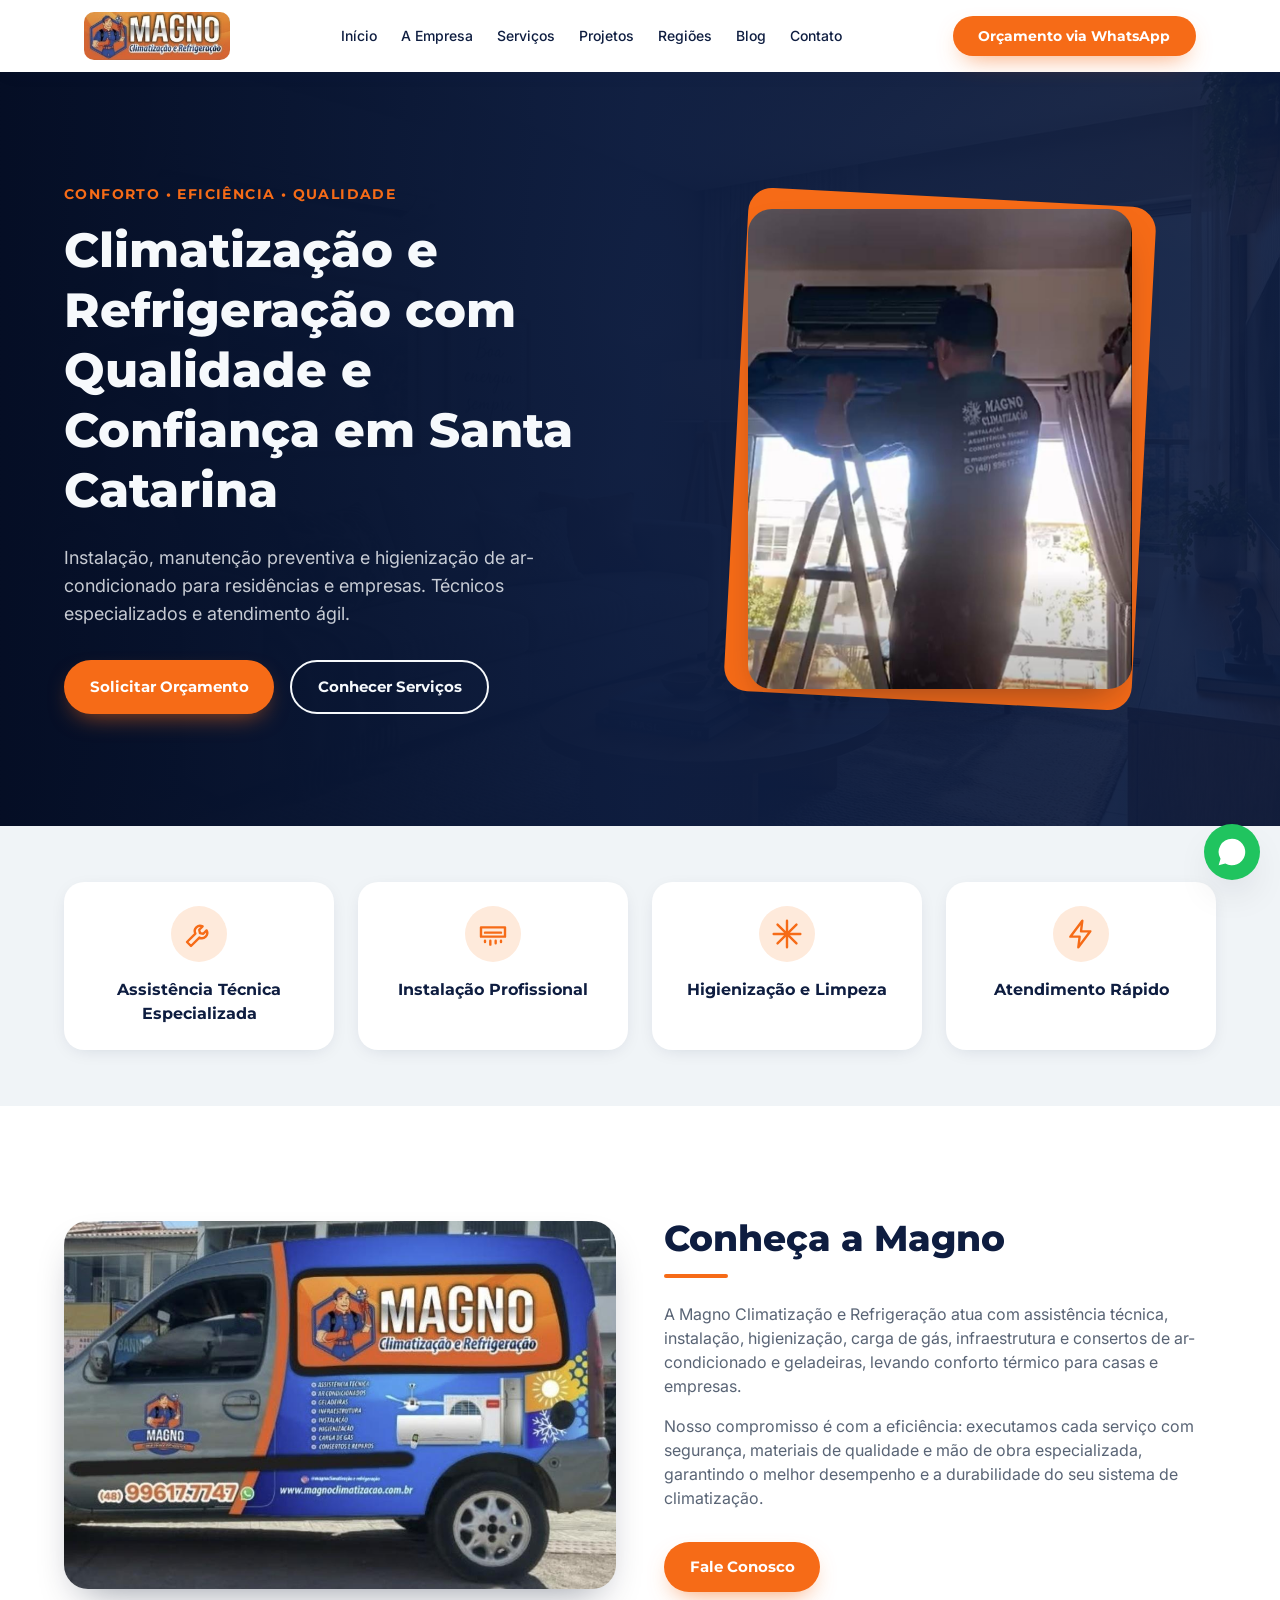
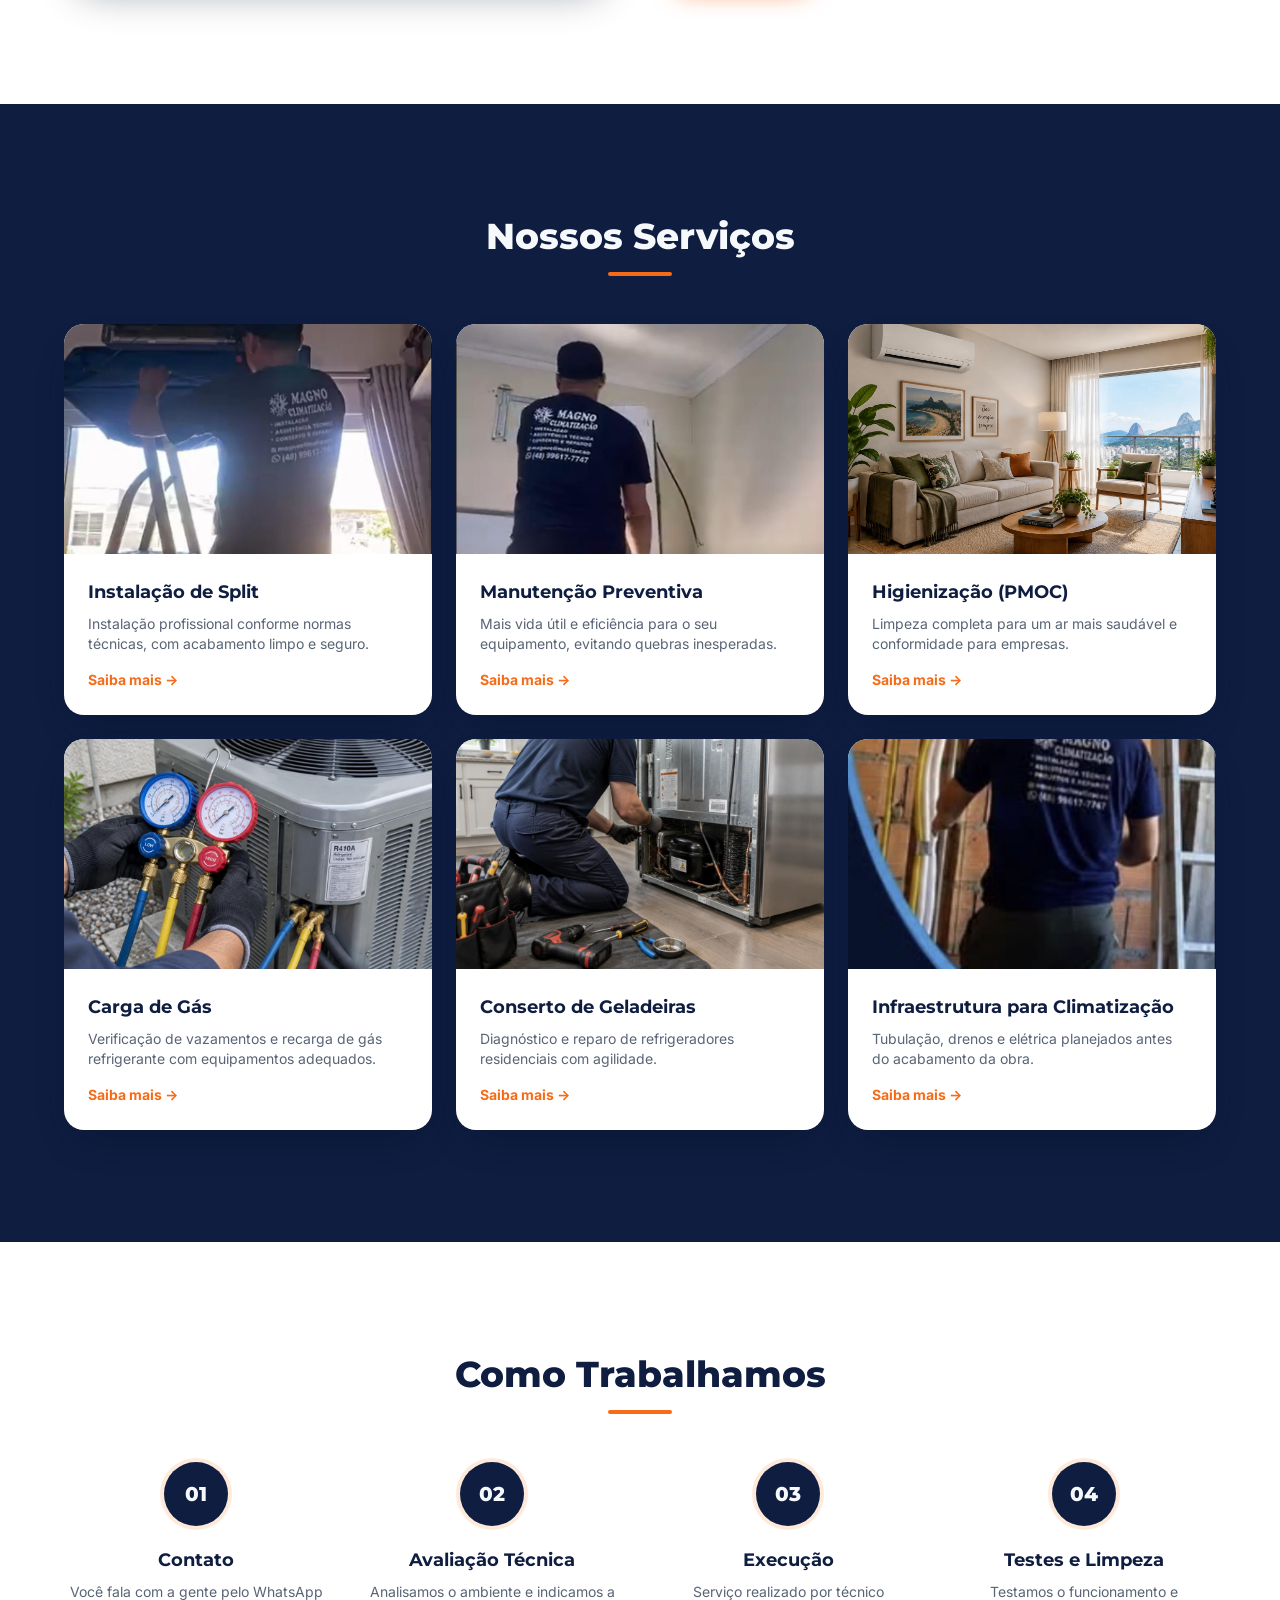
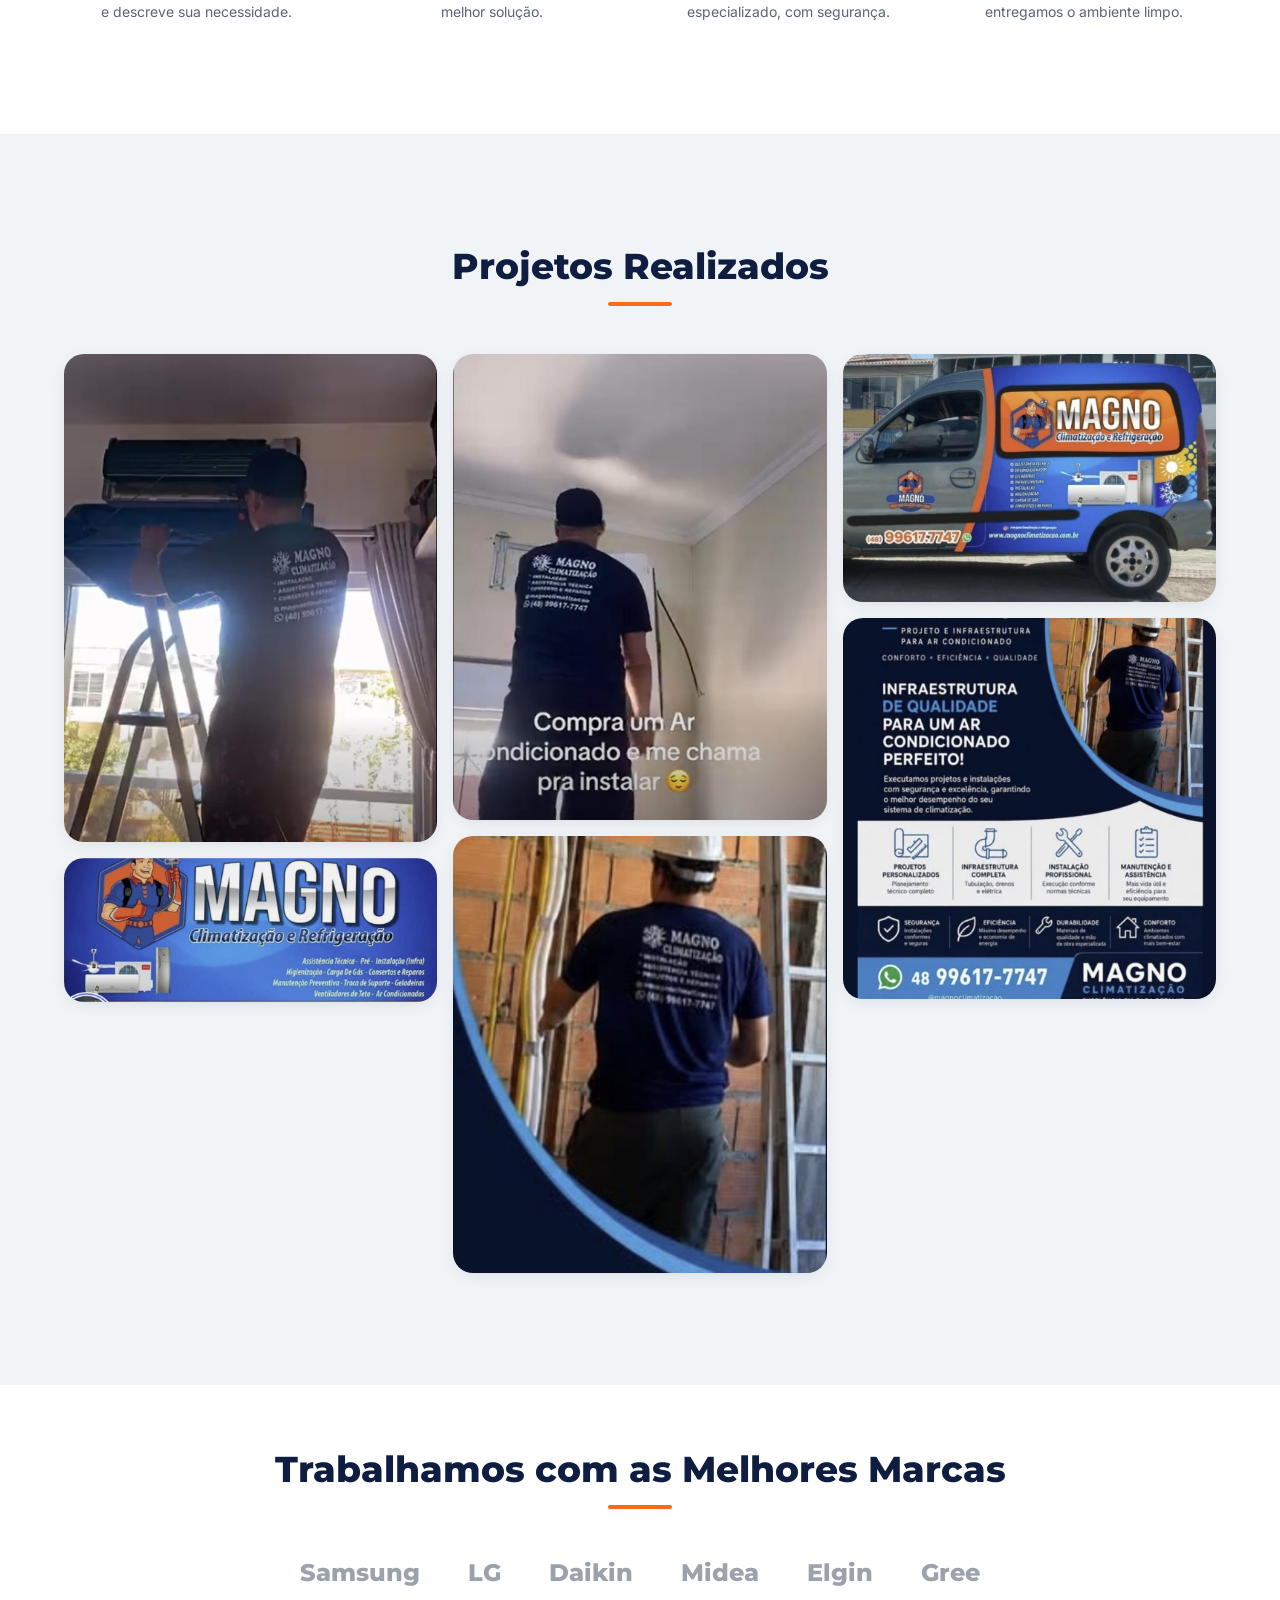
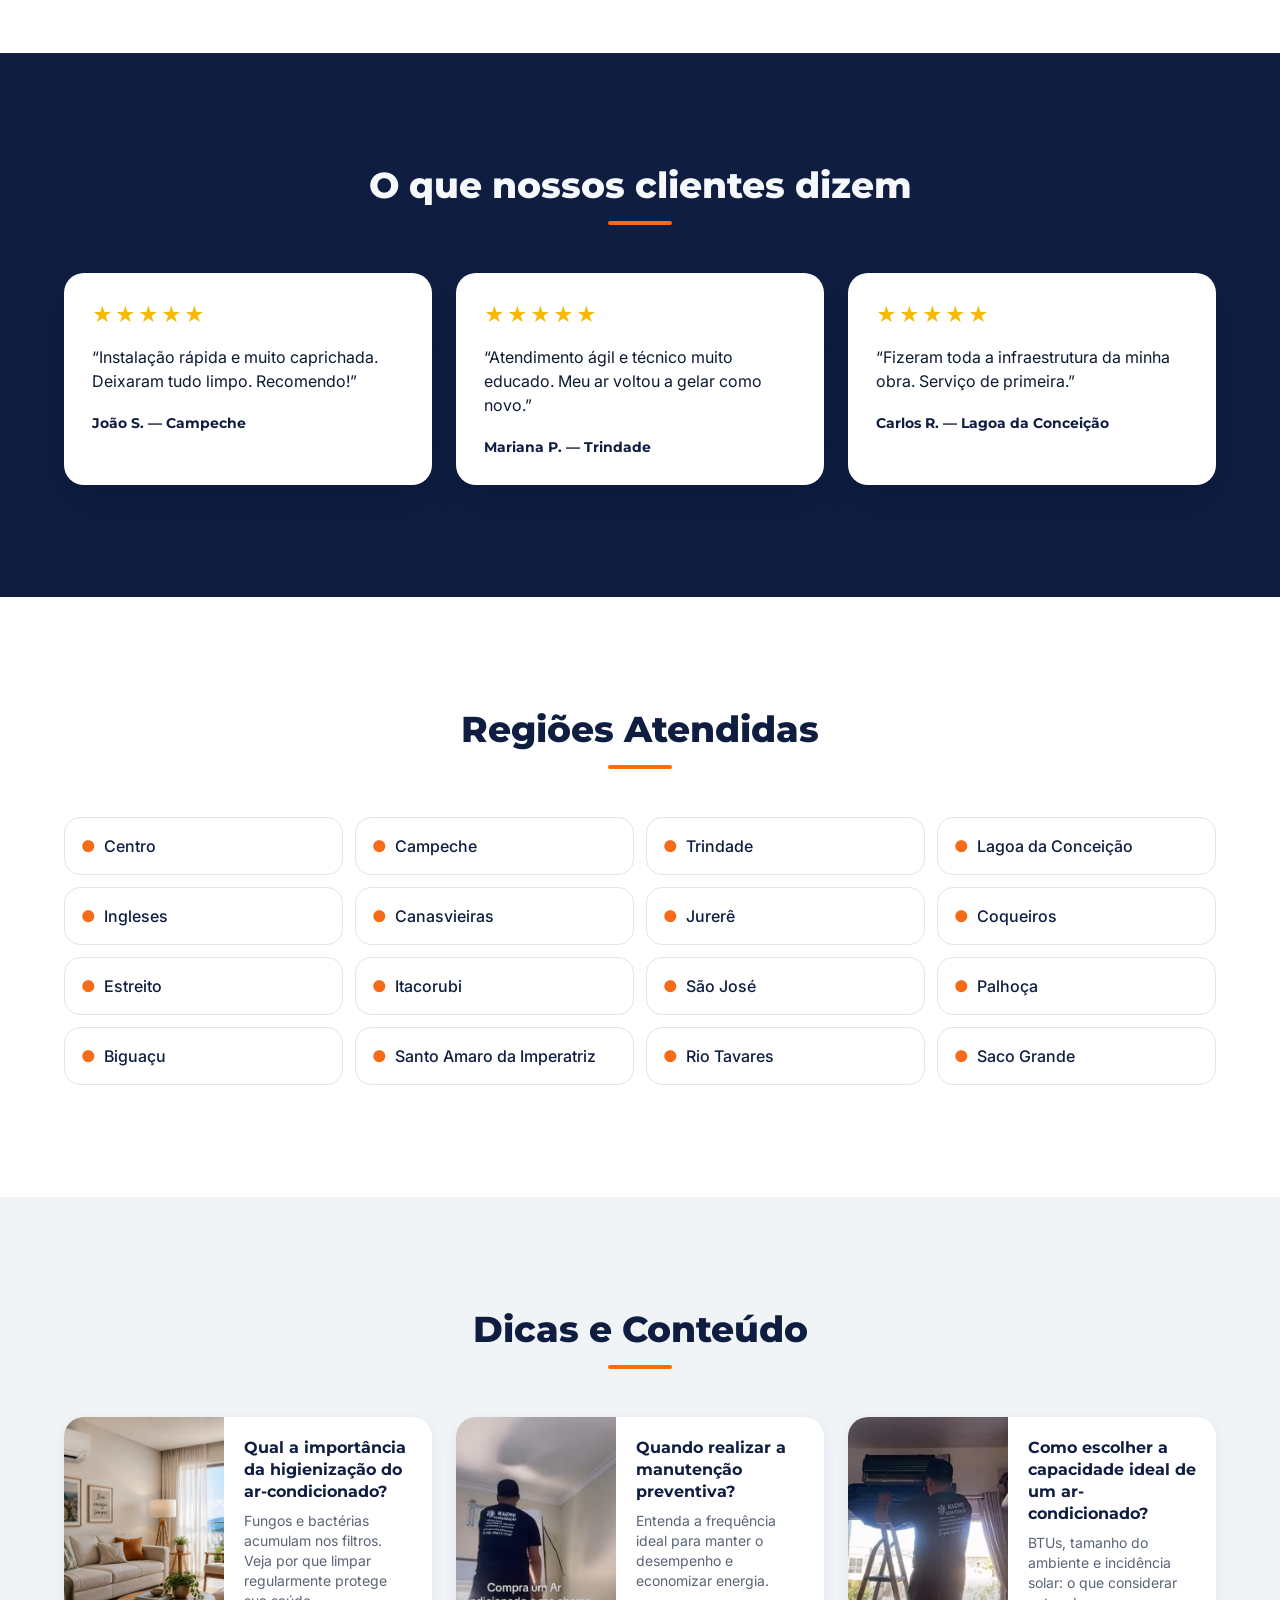
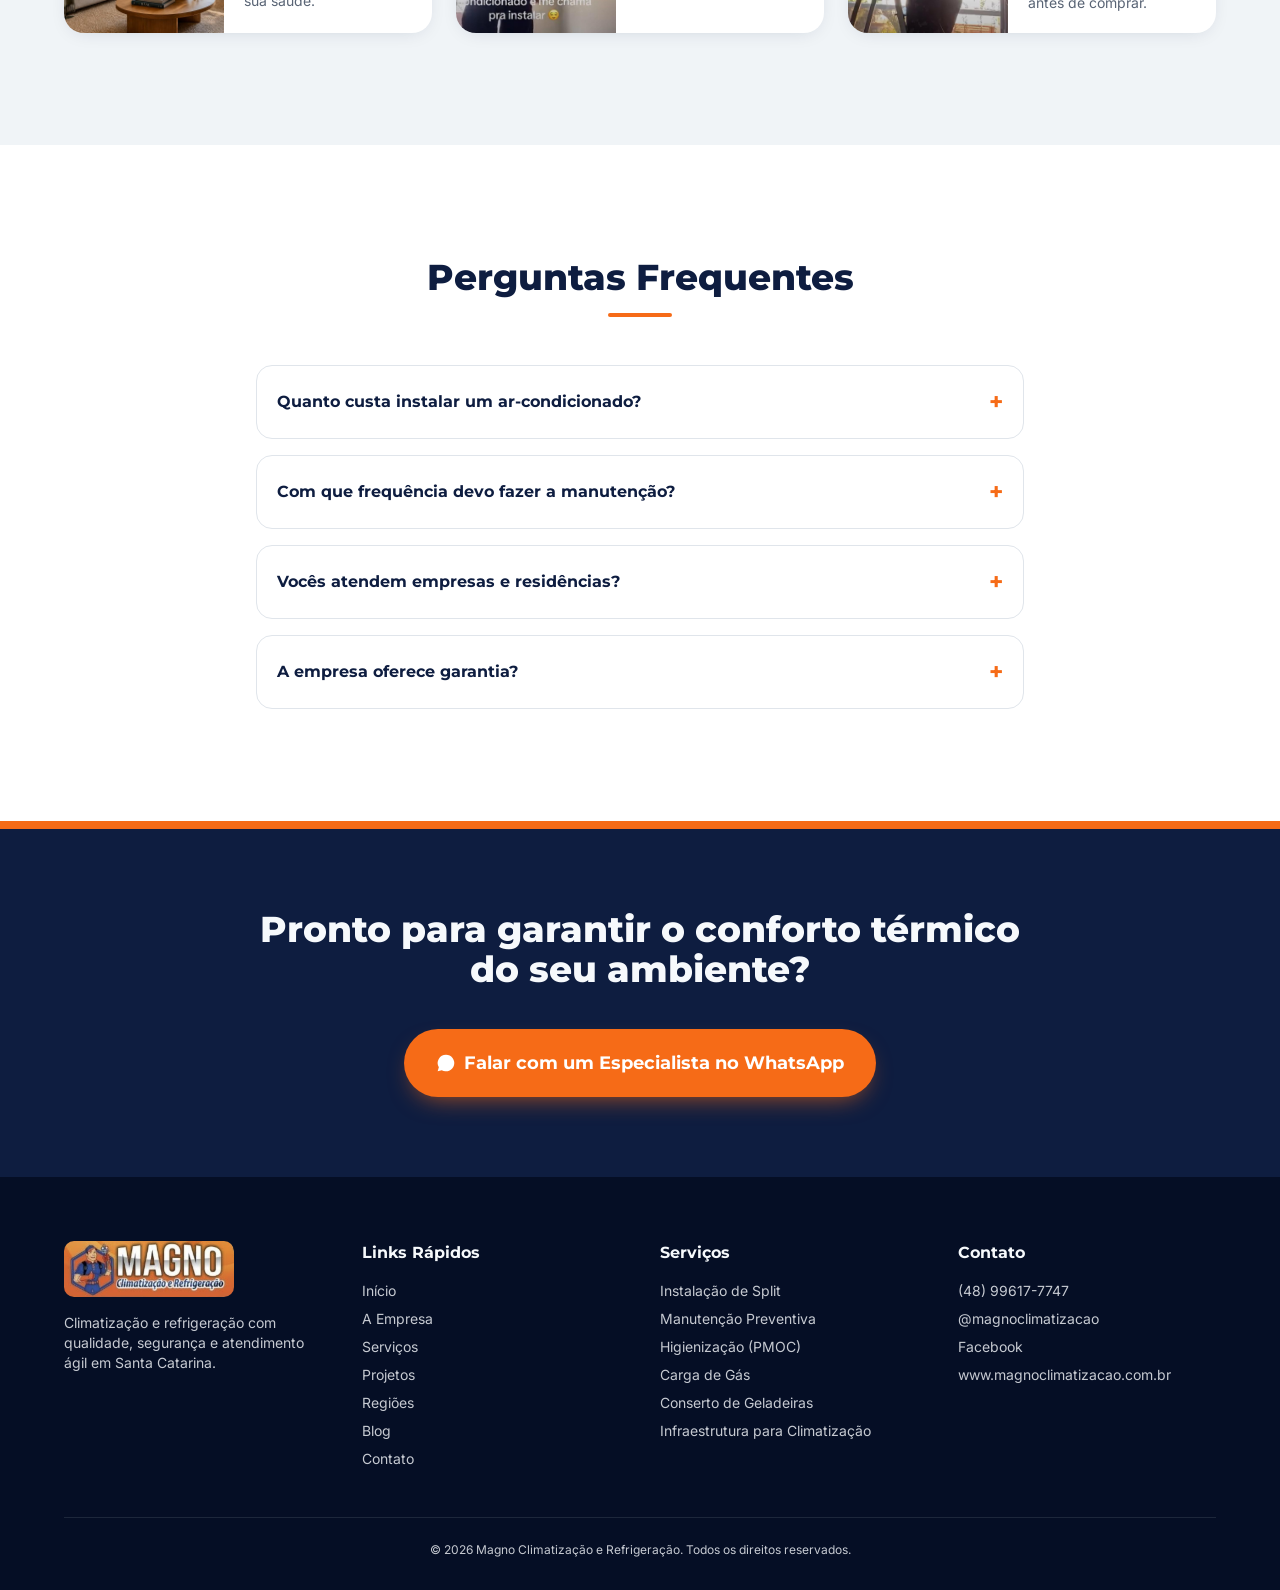
==== index.html @ dc736d4b "proj. completo" ====
<!DOCTYPE html>
<html lang="pt-BR">
 <head>
  <meta charset="utf-8"/>
  <meta content="width=device-width,initial-scale=1" name="viewport"/>
  <title>
   Magno Climatização e Refrigeração | Ar-condicionado em SC
  </title>
  <meta content="Magno Climatização e Refrigeração" property="og:site_name">
   <meta content="Instalação, manutenção preventiva e higienização de ar-condicionado para residências e empresas em Santa Catarina. Orçamento pelo WhatsApp (48) 99617-7747." name="description">
    <meta content="Magno Climatização e Refrigeração | Ar-condicionado em SC" property="og:title"/>
    <meta content="Instalação, manutenção preventiva e higienização de ar-condicionado para residências e empresas em Santa Catarina. Orçamento pelo WhatsApp (48) 99617-7747." property="og:description"/>
    <meta content="website" property="og:type"/>
    <meta content="summary_large_image" name="twitter:card"/>
    <link href="https://fonts.googleapis.com/css2?family=Inter:wght@400;500&amp;family=Montserrat:wght@600;700;800&amp;display=swap" rel="stylesheet"/>
    <link href="css/style.css" rel="stylesheet"/>
    <link href="favicon.ico" rel="icon"/>
   </meta>
  </meta>
 </head>
 <body>
  <header class="sticky top-0 z-50 bg-background shadow-soft">
   <div class="mx-auto flex max-w-6xl items-center justify-between gap-4 px-5 py-3">
    <a aria-label="Magno Climatização — início" href="#inicio">
     <img alt="Logo Magno Climatização e Refrigeração" class="h-12 w-auto rounded-md" height="190" src="img/logo.png" width="576"/>
    </a>
    <nav aria-label="Menu principal" class="hidden lg:block">
     <ul class="flex gap-6 text-sm font-medium text-navy">
      <li>
       <a class="transition-colors hover:text-primary" href="#inicio">
        Início
       </a>
      </li>
      <li>
       <a class="transition-colors hover:text-primary" href="#empresa">
        A Empresa
       </a>
      </li>
      <li>
       <a class="transition-colors hover:text-primary" href="#servicos">
        Serviços
       </a>
      </li>
      <li>
       <a class="transition-colors hover:text-primary" href="#projetos">
        Projetos
       </a>
      </li>
      <li>
       <a class="transition-colors hover:text-primary" href="#regioes">
        Regiões
       </a>
      </li>
      <li>
       <a class="transition-colors hover:text-primary" href="#blog">
        Blog
       </a>
      </li>
      <li>
       <a class="transition-colors hover:text-primary" href="#contato">
        Contato
       </a>
      </li>
     </ul>
    </nav>
    <a class="btn btn-cta hidden !py-2.5 text-sm lg:inline-flex" href="https://wa.me/5548996177747?text=Ol%C3%A1!%20Gostaria%20de%20um%20or%C3%A7amento." rel="noopener" target="_blank">
     Orçamento via WhatsApp
    </a>
    <button aria-expanded="false" aria-label="Abrir menu" class="p-2 text-navy lg:hidden">
     <svg aria-hidden="true" class="h-8 w-8" fill="none" stroke="currentColor" stroke-linecap="round" stroke-linejoin="round" stroke-width="1.8" viewbox="0 0 24 24">
      <path d="M4 7h16M4 12h16M4 17h16">
      </path>
     </svg>
    </button>
   </div>
   <nav aria-label="Menu mobile" class="border-t px-5 pb-5 lg:hidden" hidden="" id="mobile-nav">
    <ul class="flex flex-col py-2 font-medium text-navy">
     <li>
      <a class="block py-3" href="#inicio">
       Início
      </a>
     </li>
     <li>
      <a class="block py-3" href="#empresa">
       A Empresa
      </a>
     </li>
     <li>
      <a class="block py-3" href="#servicos">
       Serviços
      </a>
     </li>
     <li>
      <a class="block py-3" href="#projetos">
       Projetos
      </a>
     </li>
     <li>
      <a class="block py-3" href="#regioes">
       Regiões
      </a>
     </li>
     <li>
      <a class="block py-3" href="#blog">
       Blog
      </a>
     </li>
     <li>
      <a class="block py-3" href="#contato">
       Contato
      </a>
     </li>
    </ul>
    <a class="btn btn-cta w-full" href="https://wa.me/5548996177747?text=Ol%C3%A1!%20Gostaria%20de%20um%20or%C3%A7amento." rel="noopener" target="_blank">
     Orçamento via WhatsApp
    </a>
   </nav>
  </header>
  <main>
   <section class="relative overflow-hidden bg-navy px-5 py-20 md:py-28" id="inicio">
    <img alt="" class="absolute inset-0 h-full w-full object-cover opacity-20" height="912" src="img/ambiente.jpg" width="1600"/>
    <div class="absolute inset-0 bg-gradient-to-r from-navy-deep via-navy/90 to-navy/60">
    </div>
    <div class="relative mx-auto grid max-w-6xl items-center gap-12 md:grid-cols-2">
     <div>
      <p class="mb-4 font-display text-sm font-bold uppercase tracking-widest text-primary">
       Conforto • Eficiência • Qualidade
      </p>
      <h1 class="text-4xl font-extrabold leading-tight text-navy-foreground md:text-5xl">
       Climatização e Refrigeração com Qualidade e Confiança em Santa Catarina
      </h1>
      <h2 class="mt-6 font-sans text-lg font-normal text-navy-foreground/80">
       Instalação, manutenção preventiva e higienização de ar-condicionado para residências e empresas. Técnicos especializados e atendimento ágil.
      </h2>
      <div class="mt-8 flex flex-wrap gap-4">
       <a class="btn btn-cta" href="https://wa.me/5548996177747?text=Ol%C3%A1!%20Gostaria%20de%20um%20or%C3%A7amento." rel="noopener" target="_blank">
        Solicitar Orçamento
       </a>
       <a class="btn btn-outline-light" href="#servicos">
        Conhecer Serviços
       </a>
      </div>
     </div>
     <div class="relative mx-auto w-full max-w-sm">
      <div class="absolute -inset-3 rotate-3 rounded-3xl bg-primary">
      </div>
      <img alt="Técnico da Magno instalando ar-condicionado split" class="relative aspect-[4/5] w-full rounded-3xl object-cover shadow-card" height="1024" src="img/tecnico-split.jpg" width="784"/>
     </div>
    </div>
   </section>
   <section class="bg-secondary px-5 py-14">
    <div class="reveal mx-auto grid max-w-6xl grid-cols-2 gap-6 md:grid-cols-4">
     <div class="flex flex-col items-center rounded-2xl bg-card p-6 text-center shadow-soft">
      <span class="mb-4 grid h-14 w-14 place-items-center rounded-full bg-accent text-primary">
       <svg aria-hidden="true" class="h-8 w-8" fill="none" stroke="currentColor" stroke-linecap="round" stroke-linejoin="round" stroke-width="1.8" viewbox="0 0 24 24">
        <path d="M14.7 6.3a4 4 0 0 0-5.4 5.4L3 18l3 3 6.3-6.3a4 4 0 0 0 5.4-5.4l-2.5 2.5-2.5-.5-.5-2.5z">
        </path>
       </svg>
      </span>
      <h3 class="text-sm font-bold text-navy md:text-base">
       Assistência Técnica Especializada
      </h3>
     </div>
     <div class="flex flex-col items-center rounded-2xl bg-card p-6 text-center shadow-soft">
      <span class="mb-4 grid h-14 w-14 place-items-center rounded-full bg-accent text-primary">
       <svg aria-hidden="true" class="h-8 w-8" fill="none" stroke="currentColor" stroke-linecap="round" stroke-linejoin="round" stroke-width="1.8" viewbox="0 0 24 24">
        <path d="M3 7h18v7H3zM6 17v1M10 17v3M14 17v2M18 17v1M6 11h12">
        </path>
       </svg>
      </span>
      <h3 class="text-sm font-bold text-navy md:text-base">
       Instalação Profissional
      </h3>
     </div>
     <div class="flex flex-col items-center rounded-2xl bg-card p-6 text-center shadow-soft">
      <span class="mb-4 grid h-14 w-14 place-items-center rounded-full bg-accent text-primary">
       <svg aria-hidden="true" class="h-8 w-8" fill="none" stroke="currentColor" stroke-linecap="round" stroke-linejoin="round" stroke-width="1.8" viewbox="0 0 24 24">
        <path d="M12 2v20M4.9 4.9l14.2 14.2M2 12h20M4.9 19.1L19.1 4.9">
        </path>
       </svg>
      </span>
      <h3 class="text-sm font-bold text-navy md:text-base">
       Higienização e Limpeza
      </h3>
     </div>
     <div class="flex flex-col items-center rounded-2xl bg-card p-6 text-center shadow-soft">
      <span class="mb-4 grid h-14 w-14 place-items-center rounded-full bg-accent text-primary">
       <svg aria-hidden="true" class="h-8 w-8" fill="none" stroke="currentColor" stroke-linecap="round" stroke-linejoin="round" stroke-width="1.8" viewbox="0 0 24 24">
        <path d="M13 2L4 14h7l-1 8 9-12h-7z">
        </path>
       </svg>
      </span>
      <h3 class="text-sm font-bold text-navy md:text-base">
       Atendimento Rápido
      </h3>
     </div>
    </div>
   </section>
   <section class="px-5 py-20 md:py-28" id="empresa">
    <div class="reveal mx-auto max-w-6xl">
     <div class="grid items-center gap-12 md:grid-cols-2">
      <img alt="Van adesivada da Magno Climatização e Refrigeração" class="w-full rounded-3xl shadow-card" height="681" loading="lazy" src="img/van.jpg" width="1024"/>
      <div>
       <h2 class="text-3xl font-extrabold text-navy md:text-4xl">
        Conheça a Magno
       </h2>
       <span class="mt-4 block h-1 w-16 rounded-full bg-primary">
       </span>
       <p class="mt-6 text-muted-foreground">
        A Magno Climatização e Refrigeração atua com assistência técnica, instalação, higienização, carga de gás, infraestrutura e consertos de ar-condicionado e geladeiras, levando conforto térmico para casas e empresas.
       </p>
       <p class="mt-4 text-muted-foreground">
        Nosso compromisso é com a eficiência: executamos cada serviço com segurança, materiais de qualidade e mão de obra especializada, garantindo o melhor desempenho e a durabilidade do seu sistema de climatização.
       </p>
       <a class="btn btn-cta mt-8" href="https://wa.me/5548996177747?text=Ol%C3%A1!%20Gostaria%20de%20um%20or%C3%A7amento." rel="noopener" target="_blank">
        Fale Conosco
       </a>
      </div>
     </div>
    </div>
   </section>
   <section class="px-5 py-20 md:py-28 bg-navy" id="servicos">
    <div class="reveal mx-auto max-w-6xl">
     <h2 class="mb-12 text-center text-3xl font-extrabold md:text-4xl text-navy-foreground">
      Nossos Serviços
      <span class="mx-auto mt-4 block h-1 w-16 rounded-full bg-primary">
      </span>
     </h2>
     <div class="grid gap-6 md:grid-cols-2 lg:grid-cols-3">
      <article class="group overflow-hidden rounded-2xl bg-card shadow-card">
       <div class="aspect-[16/10] overflow-hidden">
        <img alt="Instalação de Split" class="h-full w-full object-cover transition-transform duration-500 group-hover:scale-105" loading="lazy" src="img/tecnico-split.jpg"/>
       </div>
       <div class="p-6">
        <h3 class="text-lg font-bold text-navy">
         Instalação de Split
        </h3>
        <p class="mt-2 text-sm text-muted-foreground">
         Instalação profissional conforme normas técnicas, com acabamento limpo e seguro.
        </p>
        <a class="mt-4 inline-block text-sm font-bold text-primary hover:underline" href="https://wa.me/5548996177747?text=Ol%C3%A1!%20Gostaria%20de%20um%20or%C3%A7amento." rel="noopener" target="_blank">
         Saiba mais →
        </a>
       </div>
      </article>
      <article class="group overflow-hidden rounded-2xl bg-card shadow-card">
       <div class="aspect-[16/10] overflow-hidden">
        <img alt="Manutenção Preventiva" class="h-full w-full object-cover transition-transform duration-500 group-hover:scale-105" loading="lazy" src="img/instalacao.jpg"/>
       </div>
       <div class="p-6">
        <h3 class="text-lg font-bold text-navy">
         Manutenção Preventiva
        </h3>
        <p class="mt-2 text-sm text-muted-foreground">
         Mais vida útil e eficiência para o seu equipamento, evitando quebras inesperadas.
        </p>
        <a class="mt-4 inline-block text-sm font-bold text-primary hover:underline" href="https://wa.me/5548996177747?text=Ol%C3%A1!%20Gostaria%20de%20um%20or%C3%A7amento." rel="noopener" target="_blank">
         Saiba mais →
        </a>
       </div>
      </article>
      <article class="group overflow-hidden rounded-2xl bg-card shadow-card">
       <div class="aspect-[16/10] overflow-hidden">
        <img alt="Higienização (PMOC)" class="h-full w-full object-cover transition-transform duration-500 group-hover:scale-105" loading="lazy" src="img/ambiente.jpg"/>
       </div>
       <div class="p-6">
        <h3 class="text-lg font-bold text-navy">
         Higienização (PMOC)
        </h3>
        <p class="mt-2 text-sm text-muted-foreground">
         Limpeza completa para um ar mais saudável e conformidade para empresas.
        </p>
        <a class="mt-4 inline-block text-sm font-bold text-primary hover:underline" href="https://wa.me/5548996177747?text=Ol%C3%A1!%20Gostaria%20de%20um%20or%C3%A7amento." rel="noopener" target="_blank">
         Saiba mais →
        </a>
       </div>
      </article>
      <article class="group overflow-hidden rounded-2xl bg-card shadow-card">
       <div class="aspect-[16/10] overflow-hidden">
        <img alt="Carga de Gás" class="h-full w-full object-cover transition-transform duration-500 group-hover:scale-105" loading="lazy" src="img/carga-gas.jpg"/>
       </div>
       <div class="p-6">
        <h3 class="text-lg font-bold text-navy">
         Carga de Gás
        </h3>
        <p class="mt-2 text-sm text-muted-foreground">
         Verificação de vazamentos e recarga de gás refrigerante com equipamentos adequados.
        </p>
        <a class="mt-4 inline-block text-sm font-bold text-primary hover:underline" href="https://wa.me/5548996177747?text=Ol%C3%A1!%20Gostaria%20de%20um%20or%C3%A7amento." rel="noopener" target="_blank">
         Saiba mais →
        </a>
       </div>
      </article>
      <article class="group overflow-hidden rounded-2xl bg-card shadow-card">
       <div class="aspect-[16/10] overflow-hidden">
        <img alt="Conserto de Geladeiras" class="h-full w-full object-cover transition-transform duration-500 group-hover:scale-105" loading="lazy" src="img/geladeira.jpg"/>
       </div>
       <div class="p-6">
        <h3 class="text-lg font-bold text-navy">
         Conserto de Geladeiras
        </h3>
        <p class="mt-2 text-sm text-muted-foreground">
         Diagnóstico e reparo de refrigeradores residenciais com agilidade.
        </p>
        <a class="mt-4 inline-block text-sm font-bold text-primary hover:underline" href="https://wa.me/5548996177747?text=Ol%C3%A1!%20Gostaria%20de%20um%20or%C3%A7amento." rel="noopener" target="_blank">
         Saiba mais →
        </a>
       </div>
      </article>
      <article class="group overflow-hidden rounded-2xl bg-card shadow-card">
       <div class="aspect-[16/10] overflow-hidden">
        <img alt="Infraestrutura para Climatização" class="h-full w-full object-cover transition-transform duration-500 group-hover:scale-105" loading="lazy" src="img/infra.jpg"/>
       </div>
       <div class="p-6">
        <h3 class="text-lg font-bold text-navy">
         Infraestrutura para Climatização
        </h3>
        <p class="mt-2 text-sm text-muted-foreground">
         Tubulação, drenos e elétrica planejados antes do acabamento da obra.
        </p>
        <a class="mt-4 inline-block text-sm font-bold text-primary hover:underline" href="https://wa.me/5548996177747?text=Ol%C3%A1!%20Gostaria%20de%20um%20or%C3%A7amento." rel="noopener" target="_blank">
         Saiba mais →
        </a>
       </div>
      </article>
     </div>
    </div>
   </section>
   <section class="px-5 py-20 md:py-28">
    <div class="reveal mx-auto max-w-6xl">
     <h2 class="mb-12 text-center text-3xl font-extrabold md:text-4xl text-navy">
      Como Trabalhamos
      <span class="mx-auto mt-4 block h-1 w-16 rounded-full bg-primary">
      </span>
     </h2>
     <ol class="grid gap-8 md:grid-cols-4">
      <li class="relative text-center">
       <span class="mx-auto grid h-16 w-16 place-items-center rounded-full bg-navy font-display text-xl font-extrabold text-navy-foreground ring-4 ring-accent">
        01
       </span>
       <h3 class="mt-5 text-lg font-bold text-navy">
        Contato
       </h3>
       <p class="mt-2 text-sm text-muted-foreground">
        Você fala com a gente pelo WhatsApp e descreve sua necessidade.
       </p>
      </li>
      <li class="relative text-center">
       <span class="mx-auto grid h-16 w-16 place-items-center rounded-full bg-navy font-display text-xl font-extrabold text-navy-foreground ring-4 ring-accent">
        02
       </span>
       <h3 class="mt-5 text-lg font-bold text-navy">
        Avaliação Técnica
       </h3>
       <p class="mt-2 text-sm text-muted-foreground">
        Analisamos o ambiente e indicamos a melhor solução.
       </p>
      </li>
      <li class="relative text-center">
       <span class="mx-auto grid h-16 w-16 place-items-center rounded-full bg-navy font-display text-xl font-extrabold text-navy-foreground ring-4 ring-accent">
        03
       </span>
       <h3 class="mt-5 text-lg font-bold text-navy">
        Execução
       </h3>
       <p class="mt-2 text-sm text-muted-foreground">
        Serviço realizado por técnico especializado, com segurança.
       </p>
      </li>
      <li class="relative text-center">
       <span class="mx-auto grid h-16 w-16 place-items-center rounded-full bg-navy font-display text-xl font-extrabold text-navy-foreground ring-4 ring-accent">
        04
       </span>
       <h3 class="mt-5 text-lg font-bold text-navy">
        Testes e Limpeza
       </h3>
       <p class="mt-2 text-sm text-muted-foreground">
        Testamos o funcionamento e entregamos o ambiente limpo.
       </p>
      </li>
     </ol>
    </div>
   </section>
   <section class="px-5 py-20 md:py-28 bg-secondary" id="projetos">
    <div class="reveal mx-auto max-w-6xl">
     <h2 class="mb-12 text-center text-3xl font-extrabold md:text-4xl text-navy">
      Projetos Realizados
      <span class="mx-auto mt-4 block h-1 w-16 rounded-full bg-primary">
      </span>
     </h2>
     <div class="columns-1 gap-4 sm:columns-2 lg:columns-3">
      <figure class="mb-4 break-inside-avoid overflow-hidden rounded-2xl shadow-soft">
       <img alt="Instalação de split em apartamento" class="w-full transition-transform duration-500 hover:scale-105" loading="lazy" src="img/tecnico-split.jpg"/>
      </figure>
      <figure class="mb-4 break-inside-avoid overflow-hidden rounded-2xl shadow-soft">
       <img alt="Identidade Magno Climatização" class="w-full transition-transform duration-500 hover:scale-105" loading="lazy" src="img/banner.jpg"/>
      </figure>
      <figure class="mb-4 break-inside-avoid overflow-hidden rounded-2xl shadow-soft">
       <img alt="Preparação para instalação" class="w-full transition-transform duration-500 hover:scale-105" loading="lazy" src="img/instalacao.jpg"/>
      </figure>
      <figure class="mb-4 break-inside-avoid overflow-hidden rounded-2xl shadow-soft">
       <img alt="Infraestrutura em obra" class="w-full transition-transform duration-500 hover:scale-105" loading="lazy" src="img/infra.jpg"/>
      </figure>
      <figure class="mb-4 break-inside-avoid overflow-hidden rounded-2xl shadow-soft">
       <img alt="Atendimento com veículo próprio" class="w-full transition-transform duration-500 hover:scale-105" loading="lazy" src="img/van.jpg"/>
      </figure>
      <figure class="mb-4 break-inside-avoid overflow-hidden rounded-2xl shadow-soft">
       <img alt="Projeto e infraestrutura para ar-condicionado" class="w-full transition-transform duration-500 hover:scale-105" loading="lazy" src="img/flyer.jpg"/>
      </figure>
     </div>
    </div>
   </section>
   <section class="px-5 py-16">
    <div class="reveal mx-auto max-w-6xl">
     <h2 class="mb-12 text-center text-3xl font-extrabold md:text-4xl text-navy">
      Trabalhamos com as Melhores Marcas
      <span class="mx-auto mt-4 block h-1 w-16 rounded-full bg-primary">
      </span>
     </h2>
     <ul class="flex flex-wrap items-center justify-center gap-x-12 gap-y-6">
      <li class="font-display text-2xl font-extrabold text-muted-foreground/60">
       Samsung
      </li>
      <li class="font-display text-2xl font-extrabold text-muted-foreground/60">
       LG
      </li>
      <li class="font-display text-2xl font-extrabold text-muted-foreground/60">
       Daikin
      </li>
      <li class="font-display text-2xl font-extrabold text-muted-foreground/60">
       Midea
      </li>
      <li class="font-display text-2xl font-extrabold text-muted-foreground/60">
       Elgin
      </li>
      <li class="font-display text-2xl font-extrabold text-muted-foreground/60">
       Gree
      </li>
     </ul>
    </div>
   </section>
   <section class="px-5 py-20 md:py-28 bg-navy">
    <div class="reveal mx-auto max-w-6xl">
     <h2 class="mb-12 text-center text-3xl font-extrabold md:text-4xl text-navy-foreground">
      O que nossos clientes dizem
      <span class="mx-auto mt-4 block h-1 w-16 rounded-full bg-primary">
      </span>
     </h2>
     <div class="grid gap-6 md:grid-cols-3">
      <figure class="rounded-2xl bg-card p-7 shadow-card">
       <div aria-label="5 estrelas" class="text-xl tracking-widest text-star">
        ★★★★★
       </div>
       <blockquote class="mt-4 text-foreground">
        “Instalação rápida e muito caprichada. Deixaram tudo limpo. Recomendo!”
       </blockquote>
       <figcaption class="mt-5 font-display text-sm font-bold text-navy">
        João S. — Campeche
       </figcaption>
      </figure>
      <figure class="rounded-2xl bg-card p-7 shadow-card">
       <div aria-label="5 estrelas" class="text-xl tracking-widest text-star">
        ★★★★★
       </div>
       <blockquote class="mt-4 text-foreground">
        “Atendimento ágil e técnico muito educado. Meu ar voltou a gelar como novo.”
       </blockquote>
       <figcaption class="mt-5 font-display text-sm font-bold text-navy">
        Mariana P. — Trindade
       </figcaption>
      </figure>
      <figure class="rounded-2xl bg-card p-7 shadow-card">
       <div aria-label="5 estrelas" class="text-xl tracking-widest text-star">
        ★★★★★
       </div>
       <blockquote class="mt-4 text-foreground">
        “Fizeram toda a infraestrutura da minha obra. Serviço de primeira.”
       </blockquote>
       <figcaption class="mt-5 font-display text-sm font-bold text-navy">
        Carlos R. — Lagoa da Conceição
       </figcaption>
      </figure>
     </div>
    </div>
   </section>
   <section class="px-5 py-20 md:py-28" id="regioes">
    <div class="reveal mx-auto max-w-6xl">
     <h2 class="mb-12 text-center text-3xl font-extrabold md:text-4xl text-navy">
      Regiões Atendidas
      <span class="mx-auto mt-4 block h-1 w-16 rounded-full bg-primary">
      </span>
     </h2>
     <ul class="grid grid-cols-2 gap-3 md:grid-cols-4">
      <li>
       <a class="flex items-center gap-2 rounded-xl border p-4 font-medium text-navy transition-colors hover:border-primary hover:text-primary" href="https://wa.me/5548996177747?text=Ol%C3%A1!%20Gostaria%20de%20um%20or%C3%A7amento." rel="noopener" target="_blank">
        <span class="text-primary">
         ●
        </span>
        Centro
       </a>
      </li>
      <li>
       <a class="flex items-center gap-2 rounded-xl border p-4 font-medium text-navy transition-colors hover:border-primary hover:text-primary" href="https://wa.me/5548996177747?text=Ol%C3%A1!%20Gostaria%20de%20um%20or%C3%A7amento." rel="noopener" target="_blank">
        <span class="text-primary">
         ●
        </span>
        Campeche
       </a>
      </li>
      <li>
       <a class="flex items-center gap-2 rounded-xl border p-4 font-medium text-navy transition-colors hover:border-primary hover:text-primary" href="https://wa.me/5548996177747?text=Ol%C3%A1!%20Gostaria%20de%20um%20or%C3%A7amento." rel="noopener" target="_blank">
        <span class="text-primary">
         ●
        </span>
        Trindade
       </a>
      </li>
      <li>
       <a class="flex items-center gap-2 rounded-xl border p-4 font-medium text-navy transition-colors hover:border-primary hover:text-primary" href="https://wa.me/5548996177747?text=Ol%C3%A1!%20Gostaria%20de%20um%20or%C3%A7amento." rel="noopener" target="_blank">
        <span class="text-primary">
         ●
        </span>
        Lagoa da Conceição
       </a>
      </li>
      <li>
       <a class="flex items-center gap-2 rounded-xl border p-4 font-medium text-navy transition-colors hover:border-primary hover:text-primary" href="https://wa.me/5548996177747?text=Ol%C3%A1!%20Gostaria%20de%20um%20or%C3%A7amento." rel="noopener" target="_blank">
        <span class="text-primary">
         ●
        </span>
        Ingleses
       </a>
      </li>
      <li>
       <a class="flex items-center gap-2 rounded-xl border p-4 font-medium text-navy transition-colors hover:border-primary hover:text-primary" href="https://wa.me/5548996177747?text=Ol%C3%A1!%20Gostaria%20de%20um%20or%C3%A7amento." rel="noopener" target="_blank">
        <span class="text-primary">
         ●
        </span>
        Canasvieiras
       </a>
      </li>
      <li>
       <a class="flex items-center gap-2 rounded-xl border p-4 font-medium text-navy transition-colors hover:border-primary hover:text-primary" href="https://wa.me/5548996177747?text=Ol%C3%A1!%20Gostaria%20de%20um%20or%C3%A7amento." rel="noopener" target="_blank">
        <span class="text-primary">
         ●
        </span>
        Jurerê
       </a>
      </li>
      <li>
       <a class="flex items-center gap-2 rounded-xl border p-4 font-medium text-navy transition-colors hover:border-primary hover:text-primary" href="https://wa.me/5548996177747?text=Ol%C3%A1!%20Gostaria%20de%20um%20or%C3%A7amento." rel="noopener" target="_blank">
        <span class="text-primary">
         ●
        </span>
        Coqueiros
       </a>
      </li>
      <li>
       <a class="flex items-center gap-2 rounded-xl border p-4 font-medium text-navy transition-colors hover:border-primary hover:text-primary" href="https://wa.me/5548996177747?text=Ol%C3%A1!%20Gostaria%20de%20um%20or%C3%A7amento." rel="noopener" target="_blank">
        <span class="text-primary">
         ●
        </span>
        Estreito
       </a>
      </li>
      <li>
       <a class="flex items-center gap-2 rounded-xl border p-4 font-medium text-navy transition-colors hover:border-primary hover:text-primary" href="https://wa.me/5548996177747?text=Ol%C3%A1!%20Gostaria%20de%20um%20or%C3%A7amento." rel="noopener" target="_blank">
        <span class="text-primary">
         ●
        </span>
        Itacorubi
       </a>
      </li>
      <li>
       <a class="flex items-center gap-2 rounded-xl border p-4 font-medium text-navy transition-colors hover:border-primary hover:text-primary" href="https://wa.me/5548996177747?text=Ol%C3%A1!%20Gostaria%20de%20um%20or%C3%A7amento." rel="noopener" target="_blank">
        <span class="text-primary">
         ●
        </span>
        São José
       </a>
      </li>
      <li>
       <a class="flex items-center gap-2 rounded-xl border p-4 font-medium text-navy transition-colors hover:border-primary hover:text-primary" href="https://wa.me/5548996177747?text=Ol%C3%A1!%20Gostaria%20de%20um%20or%C3%A7amento." rel="noopener" target="_blank">
        <span class="text-primary">
         ●
        </span>
        Palhoça
       </a>
      </li>
      <li>
       <a class="flex items-center gap-2 rounded-xl border p-4 font-medium text-navy transition-colors hover:border-primary hover:text-primary" href="https://wa.me/5548996177747?text=Ol%C3%A1!%20Gostaria%20de%20um%20or%C3%A7amento." rel="noopener" target="_blank">
        <span class="text-primary">
         ●
        </span>
        Biguaçu
       </a>
      </li>
      <li>
       <a class="flex items-center gap-2 rounded-xl border p-4 font-medium text-navy transition-colors hover:border-primary hover:text-primary" href="https://wa.me/5548996177747?text=Ol%C3%A1!%20Gostaria%20de%20um%20or%C3%A7amento." rel="noopener" target="_blank">
        <span class="text-primary">
         ●
        </span>
        Santo Amaro da Imperatriz
       </a>
      </li>
      <li>
       <a class="flex items-center gap-2 rounded-xl border p-4 font-medium text-navy transition-colors hover:border-primary hover:text-primary" href="https://wa.me/5548996177747?text=Ol%C3%A1!%20Gostaria%20de%20um%20or%C3%A7amento." rel="noopener" target="_blank">
        <span class="text-primary">
         ●
        </span>
        Rio Tavares
       </a>
      </li>
      <li>
       <a class="flex items-center gap-2 rounded-xl border p-4 font-medium text-navy transition-colors hover:border-primary hover:text-primary" href="https://wa.me/5548996177747?text=Ol%C3%A1!%20Gostaria%20de%20um%20or%C3%A7amento." rel="noopener" target="_blank">
        <span class="text-primary">
         ●
        </span>
        Saco Grande
       </a>
      </li>
     </ul>
    </div>
   </section>
   <section class="px-5 py-20 md:py-28 bg-secondary" id="blog">
    <div class="reveal mx-auto max-w-6xl">
     <h2 class="mb-12 text-center text-3xl font-extrabold md:text-4xl text-navy">
      Dicas e Conteúdo
      <span class="mx-auto mt-4 block h-1 w-16 rounded-full bg-primary">
      </span>
     </h2>
     <div class="grid gap-6 lg:grid-cols-3">
      <article class="flex overflow-hidden rounded-2xl bg-card shadow-soft">
       <img alt="" class="w-32 shrink-0 object-cover sm:w-40" loading="lazy" src="img/ambiente.jpg"/>
       <div class="p-5">
        <h3 class="font-bold leading-snug text-navy">
         Qual a importância da higienização do ar-condicionado?
        </h3>
        <p class="mt-2 text-sm text-muted-foreground">
         Fungos e bactérias acumulam nos filtros. Veja por que limpar regularmente protege sua saúde.
        </p>
       </div>
      </article>
      <article class="flex overflow-hidden rounded-2xl bg-card shadow-soft">
       <img alt="" class="w-32 shrink-0 object-cover sm:w-40" loading="lazy" src="img/instalacao.jpg"/>
       <div class="p-5">
        <h3 class="font-bold leading-snug text-navy">
         Quando realizar a manutenção preventiva?
        </h3>
        <p class="mt-2 text-sm text-muted-foreground">
         Entenda a frequência ideal para manter o desempenho e economizar energia.
        </p>
       </div>
      </article>
      <article class="flex overflow-hidden rounded-2xl bg-card shadow-soft">
       <img alt="" class="w-32 shrink-0 object-cover sm:w-40" loading="lazy" src="img/tecnico-split.jpg"/>
       <div class="p-5">
        <h3 class="font-bold leading-snug text-navy">
         Como escolher a capacidade ideal de um ar-condicionado?
        </h3>
        <p class="mt-2 text-sm text-muted-foreground">
         BTUs, tamanho do ambiente e incidência solar: o que considerar antes de comprar.
        </p>
       </div>
      </article>
     </div>
    </div>
   </section>
   <section class="px-5 py-20 md:py-28">
    <div class="reveal mx-auto max-w-6xl">
     <h2 class="mb-12 text-center text-3xl font-extrabold md:text-4xl text-navy">
      Perguntas Frequentes
      <span class="mx-auto mt-4 block h-1 w-16 rounded-full bg-primary">
      </span>
     </h2>
     <div class="mx-auto flex max-w-3xl flex-col gap-4">
      <div class="rounded-xl border bg-card">
       <h3>
        <button aria-expanded="false" class="flex w-full items-center justify-between gap-4 p-5 text-left font-bold text-navy">
         Quanto custa instalar um ar-condicionado?
         <span class="text-2xl text-primary transition-transform">
          +
         </span>
        </button>
       </h3>
       <div class="grid transition-all duration-300 grid-rows-[0fr]">
        <p class="overflow-hidden px-5 text-muted-foreground">
         <span class="block pb-5">
          O valor depende da capacidade do aparelho, da distância entre as unidades e da infraestrutura existente. Envie uma mensagem pelo WhatsApp para um orçamento sem compromisso.
         </span>
        </p>
       </div>
      </div>
      <div class="rounded-xl border bg-card">
       <h3>
        <button aria-expanded="false" class="flex w-full items-center justify-between gap-4 p-5 text-left font-bold text-navy">
         Com que frequência devo fazer a manutenção?
         <span class="text-2xl text-primary transition-transform">
          +
         </span>
        </button>
       </h3>
       <div class="grid transition-all duration-300 grid-rows-[0fr]">
        <p class="overflow-hidden px-5 text-muted-foreground">
         <span class="block pb-5">
          Em uso residencial, recomenda-se ao menos a cada 6 meses. Em ambientes comerciais ou de uso intenso, o intervalo pode ser menor.
         </span>
        </p>
       </div>
      </div>
      <div class="rounded-xl border bg-card">
       <h3>
        <button aria-expanded="false" class="flex w-full items-center justify-between gap-4 p-5 text-left font-bold text-navy">
         Vocês atendem empresas e residências?
         <span class="text-2xl text-primary transition-transform">
          +
         </span>
        </button>
       </h3>
       <div class="grid transition-all duration-300 grid-rows-[0fr]">
        <p class="overflow-hidden px-5 text-muted-foreground">
         <span class="block pb-5">
          Sim. Atendemos residências, comércios e empresas, incluindo projetos de infraestrutura para obras.
         </span>
        </p>
       </div>
      </div>
      <div class="rounded-xl border bg-card">
       <h3>
        <button aria-expanded="false" class="flex w-full items-center justify-between gap-4 p-5 text-left font-bold text-navy">
         A empresa oferece garantia?
         <span class="text-2xl text-primary transition-transform">
          +
         </span>
        </button>
       </h3>
       <div class="grid transition-all duration-300 grid-rows-[0fr]">
        <p class="overflow-hidden px-5 text-muted-foreground">
         <span class="block pb-5">
          Sim, nossos serviços contam com garantia. Consulte as condições para o seu serviço pelo WhatsApp.
         </span>
        </p>
       </div>
      </div>
     </div>
    </div>
   </section>
   <section class="relative overflow-hidden border-t-8 border-primary bg-navy px-5 py-20 text-center">
    <div class="reveal mx-auto max-w-3xl">
     <h2 class="text-3xl font-extrabold text-navy-foreground md:text-4xl">
      Pronto para garantir o conforto térmico do seu ambiente?
     </h2>
     <a class="btn btn-cta mt-10 !px-8 !py-5 text-lg" href="https://wa.me/5548996177747?text=Ol%C3%A1!%20Gostaria%20de%20um%20or%C3%A7amento." rel="noopener" target="_blank">
      <svg aria-hidden="true" class="h-5 w-5" fill="currentColor" viewbox="0 0 24 24">
       <path d="M17.5 14.4c-.3-.1-1.7-.8-2-.9-.3-.1-.5-.1-.7.1-.2.3-.8.9-.9 1.1-.2.2-.3.2-.6.1-.3-.1-1.2-.5-2.3-1.4-.9-.8-1.4-1.7-1.6-2-.2-.3 0-.5.1-.6l.4-.5c.2-.2.2-.3.3-.5.1-.2 0-.4 0-.5l-.9-2.2c-.2-.6-.5-.5-.7-.5h-.6c-.2 0-.5.1-.8.4-.3.3-1 1-1 2.5s1.1 2.9 1.2 3.1c.1.2 2.1 3.2 5.1 4.5 2.5 1 3 .8 3.6.7.6-.1 1.7-.7 2-1.4.2-.7.2-1.2.2-1.4-.1-.1-.3-.2-.6-.3zM12 2a10 10 0 0 0-8.6 15.1L2 22l5-1.3A10 10 0 1 0 12 2z">
       </path>
      </svg>
      Falar com um Especialista no WhatsApp
     </a>
    </div>
   </section>
  </main>
  <footer class="bg-navy-deep px-5 pt-16 pb-8 text-navy-foreground/80" id="contato">
   <div class="mx-auto grid max-w-6xl gap-10 md:grid-cols-4">
    <div>
     <img alt="Magno Climatização e Refrigeração" class="h-14 w-auto rounded-md" loading="lazy" src="img/logo.png"/>
     <p class="mt-4 text-sm">
      Climatização e refrigeração com qualidade, segurança e atendimento ágil em Santa Catarina.
     </p>
    </div>
    <div>
     <h3 class="mb-4 font-bold text-navy-foreground">
      Links Rápidos
     </h3>
     <ul class="space-y-2 text-sm">
      <li>
       <a class="hover:text-primary" href="#inicio">
        Início
       </a>
      </li>
      <li>
       <a class="hover:text-primary" href="#empresa">
        A Empresa
       </a>
      </li>
      <li>
       <a class="hover:text-primary" href="#servicos">
        Serviços
       </a>
      </li>
      <li>
       <a class="hover:text-primary" href="#projetos">
        Projetos
       </a>
      </li>
      <li>
       <a class="hover:text-primary" href="#regioes">
        Regiões
       </a>
      </li>
      <li>
       <a class="hover:text-primary" href="#blog">
        Blog
       </a>
      </li>
      <li>
       <a class="hover:text-primary" href="#contato">
        Contato
       </a>
      </li>
     </ul>
    </div>
    <div>
     <h3 class="mb-4 font-bold text-navy-foreground">
      Serviços
     </h3>
     <ul class="space-y-2 text-sm">
      <li>
       Instalação de Split
      </li>
      <li>
       Manutenção Preventiva
      </li>
      <li>
       Higienização (PMOC)
      </li>
      <li>
       Carga de Gás
      </li>
      <li>
       Conserto de Geladeiras
      </li>
      <li>
       Infraestrutura para Climatização
      </li>
     </ul>
    </div>
    <div>
     <h3 class="mb-4 font-bold text-navy-foreground">
      Contato
     </h3>
     <ul class="space-y-2 text-sm">
      <li>
       <a class="hover:text-primary" href="https://wa.me/5548996177747?text=Ol%C3%A1!%20Gostaria%20de%20um%20or%C3%A7amento." rel="noopener" target="_blank">
        (48) 99617-7747
       </a>
      </li>
      <li>
       <a class="hover:text-primary" href="https://www.instagram.com/magnoclimatizacao" rel="noopener" target="_blank">
        @magnoclimatizacao
       </a>
      </li>
      <li>
       <a class="hover:text-primary" href="https://www.facebook.com/magnoclimatizacaoerefrigeracao/" rel="noopener" target="_blank">
        Facebook
       </a>
      </li>
      <li>
       <a class="hover:text-primary" href="https://www.magnoclimatizacao.com.br">
        www.magnoclimatizacao.com.br
       </a>
      </li>
     </ul>
    </div>
   </div>
   <p class="mx-auto mt-12 max-w-6xl border-t border-navy-foreground/10 pt-6 text-center text-xs">
    © 2026 Magno Climatização e Refrigeração. Todos os direitos reservados.
   </p>
  </footer>
  <a aria-label="Conversar no WhatsApp" class="fixed right-5 bottom-5 z-50 grid h-14 w-14 place-items-center rounded-full bg-whatsapp text-primary-foreground shadow-card transition-transform hover:scale-110" href="https://wa.me/5548996177747?text=Ol%C3%A1!%20Gostaria%20de%20um%20or%C3%A7amento." rel="noopener" target="_blank">
   <svg aria-hidden="true" class="h-8 w-8" fill="currentColor" viewbox="0 0 24 24">
    <path d="M17.5 14.4c-.3-.1-1.7-.8-2-.9-.3-.1-.5-.1-.7.1-.2.3-.8.9-.9 1.1-.2.2-.3.2-.6.1-.3-.1-1.2-.5-2.3-1.4-.9-.8-1.4-1.7-1.6-2-.2-.3 0-.5.1-.6l.4-.5c.2-.2.2-.3.3-.5.1-.2 0-.4 0-.5l-.9-2.2c-.2-.6-.5-.5-.7-.5h-.6c-.2 0-.5.1-.8.4-.3.3-1 1-1 2.5s1.1 2.9 1.2 3.1c.1.2 2.1 3.2 5.1 4.5 2.5 1 3 .8 3.6.7.6-.1 1.7-.7 2-1.4.2-.7.2-1.2.2-1.4-.1-.1-.3-.2-.6-.3zM12 2a10 10 0 0 0-8.6 15.1L2 22l5-1.3A10 10 0 1 0 12 2z">
    </path>
   </svg>
  </a>
  <script src="js/main.js">
  </script>
 </body>
</html>
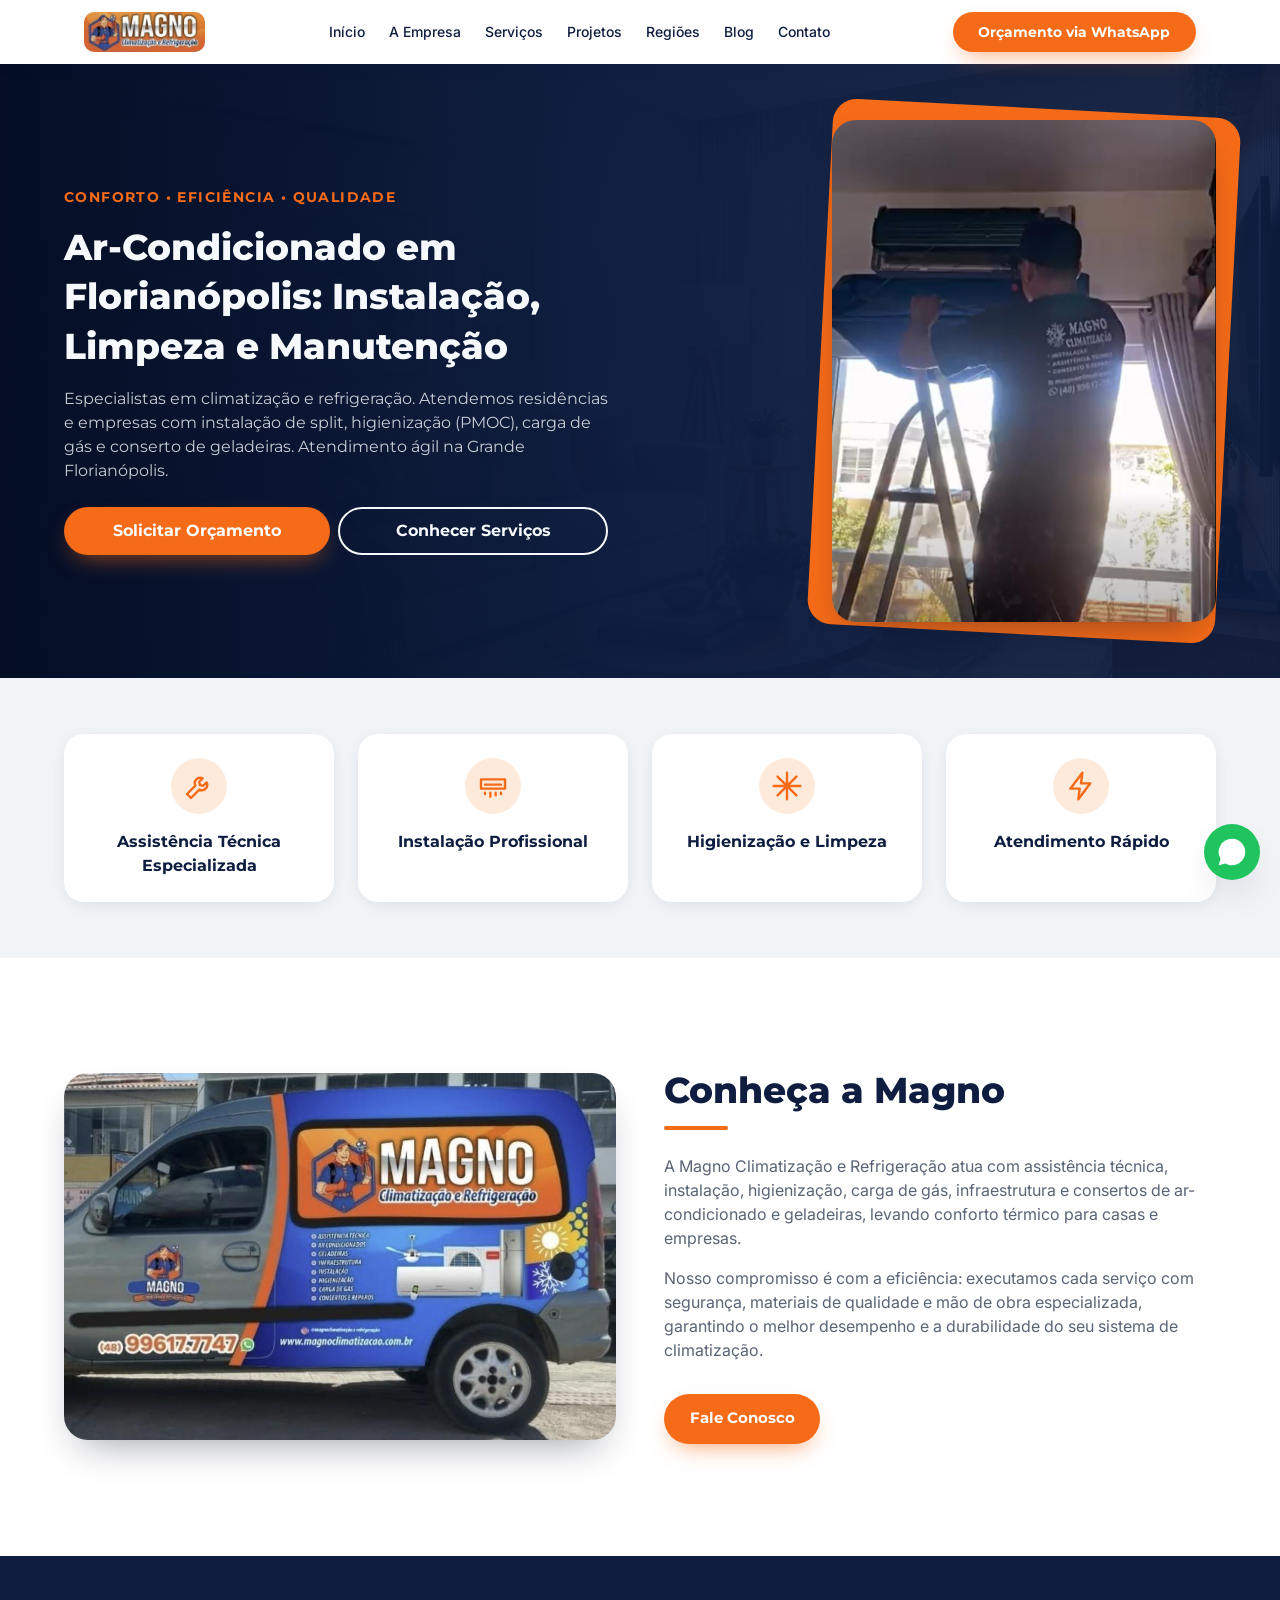
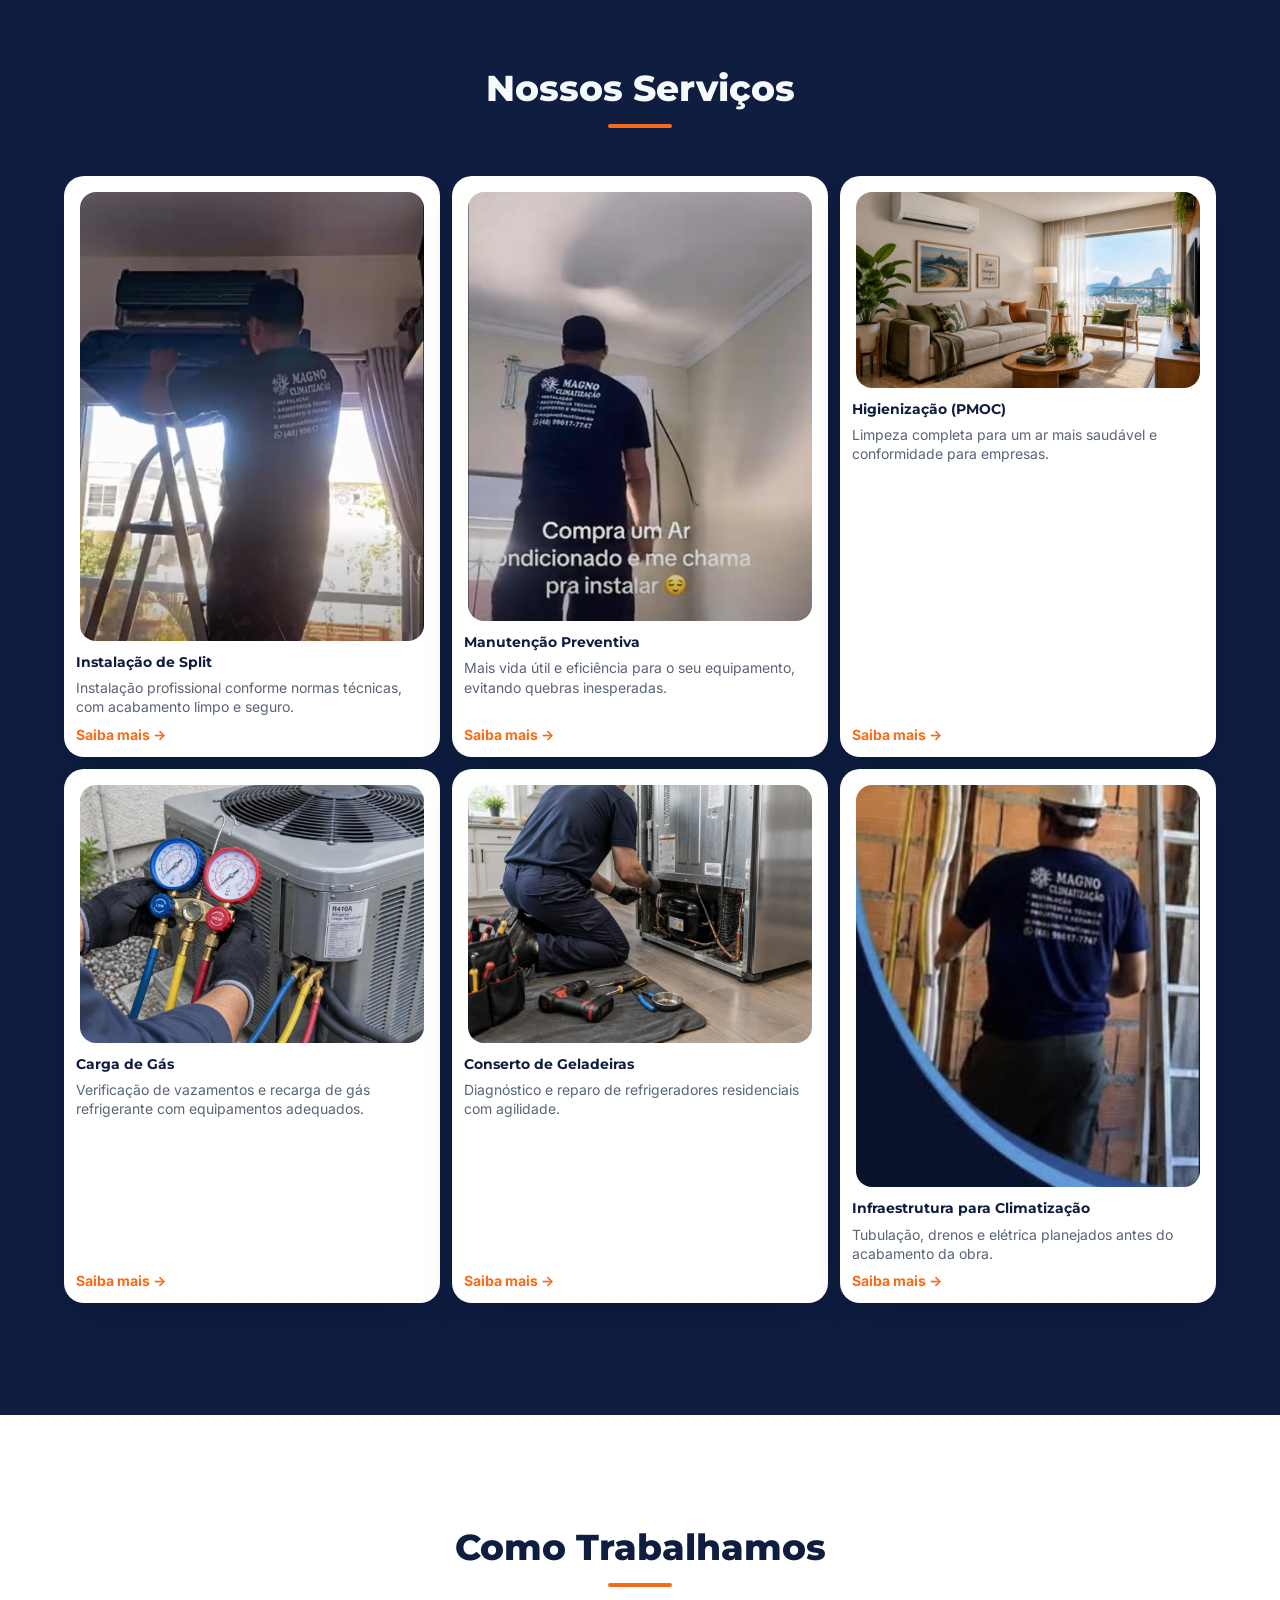
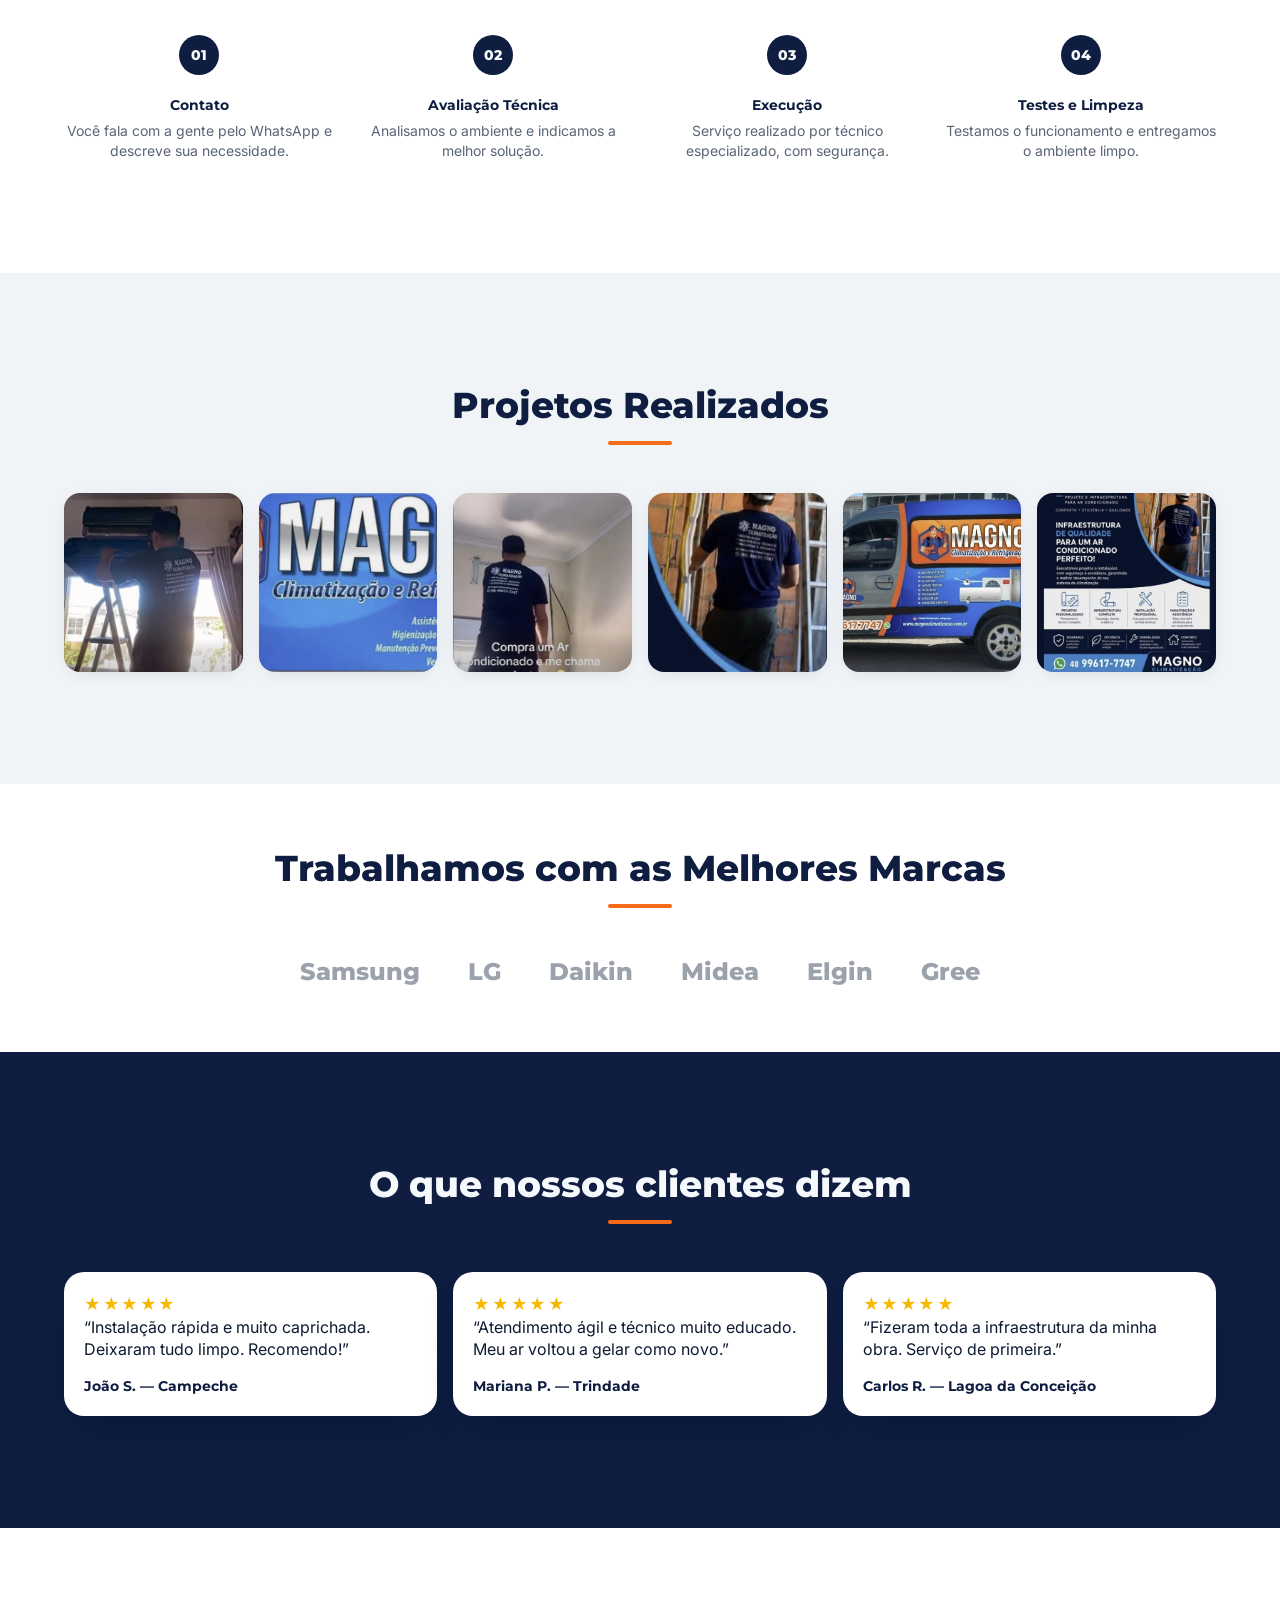
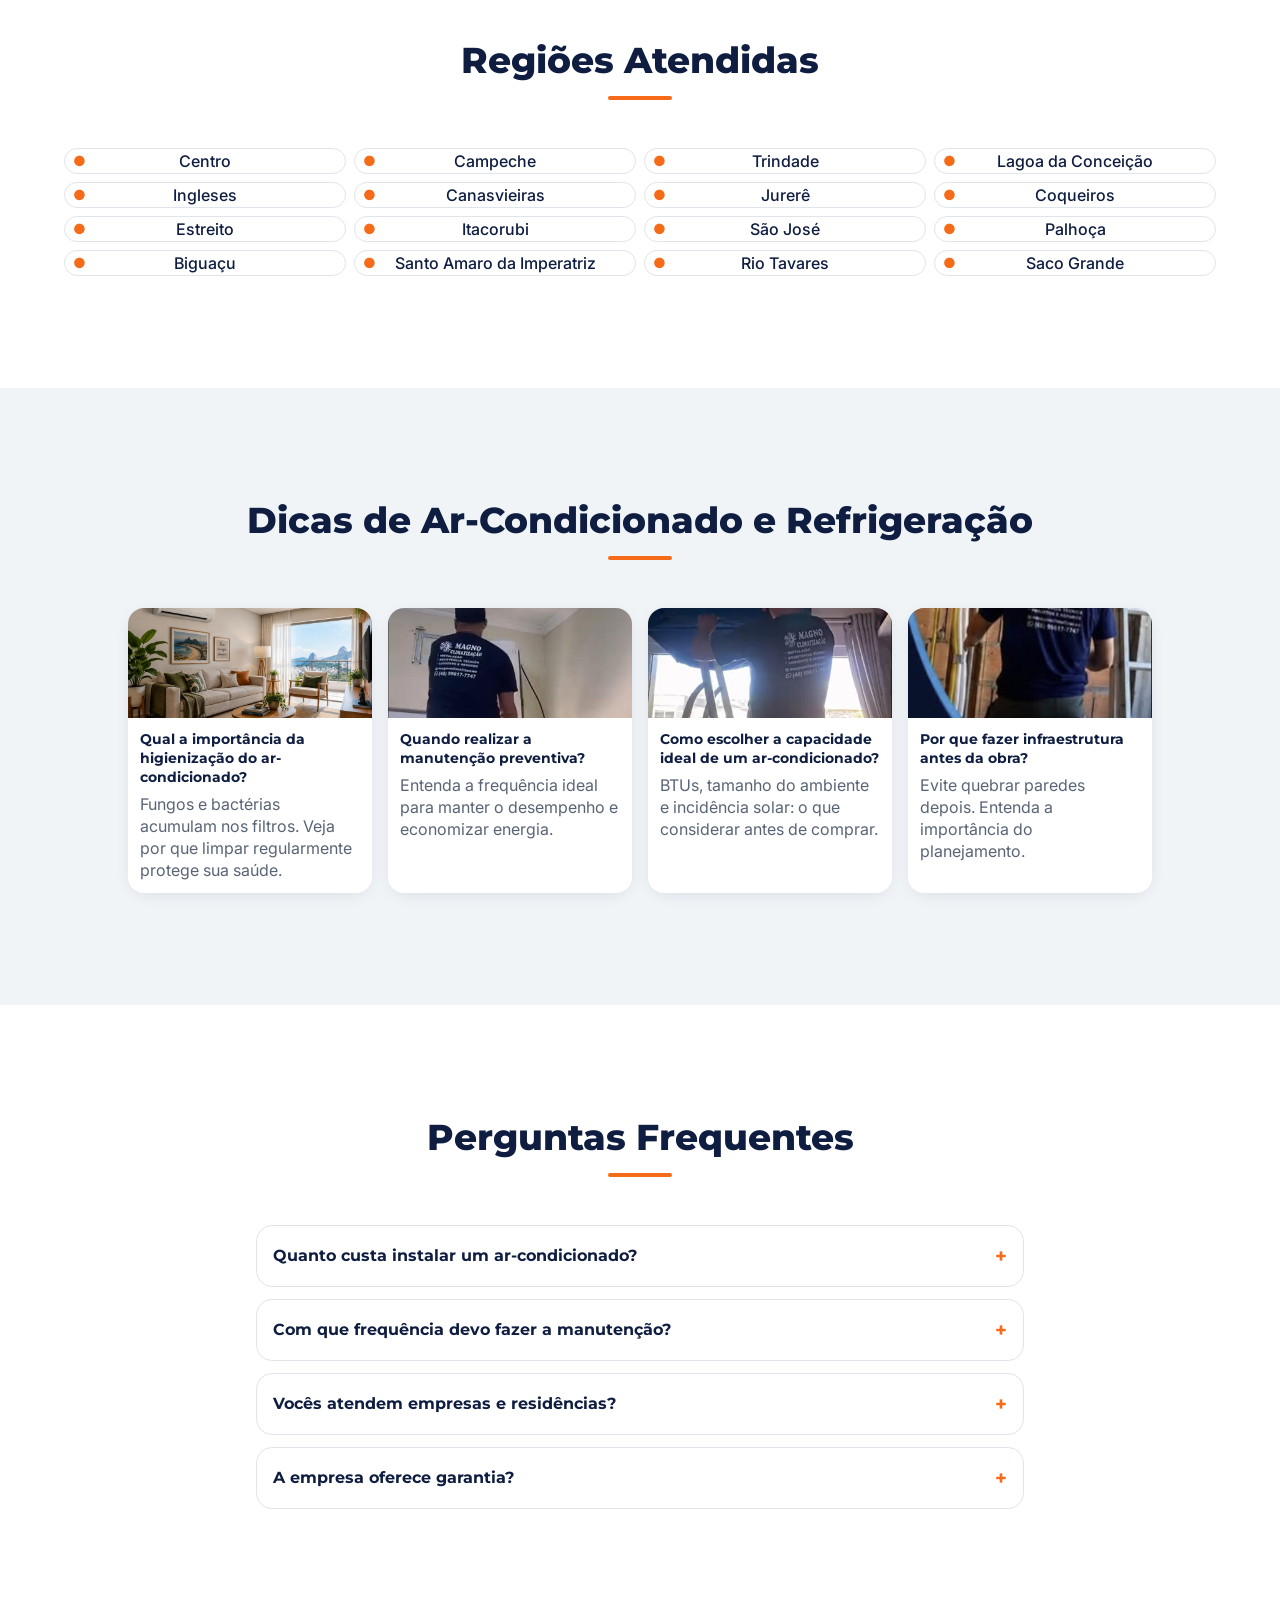
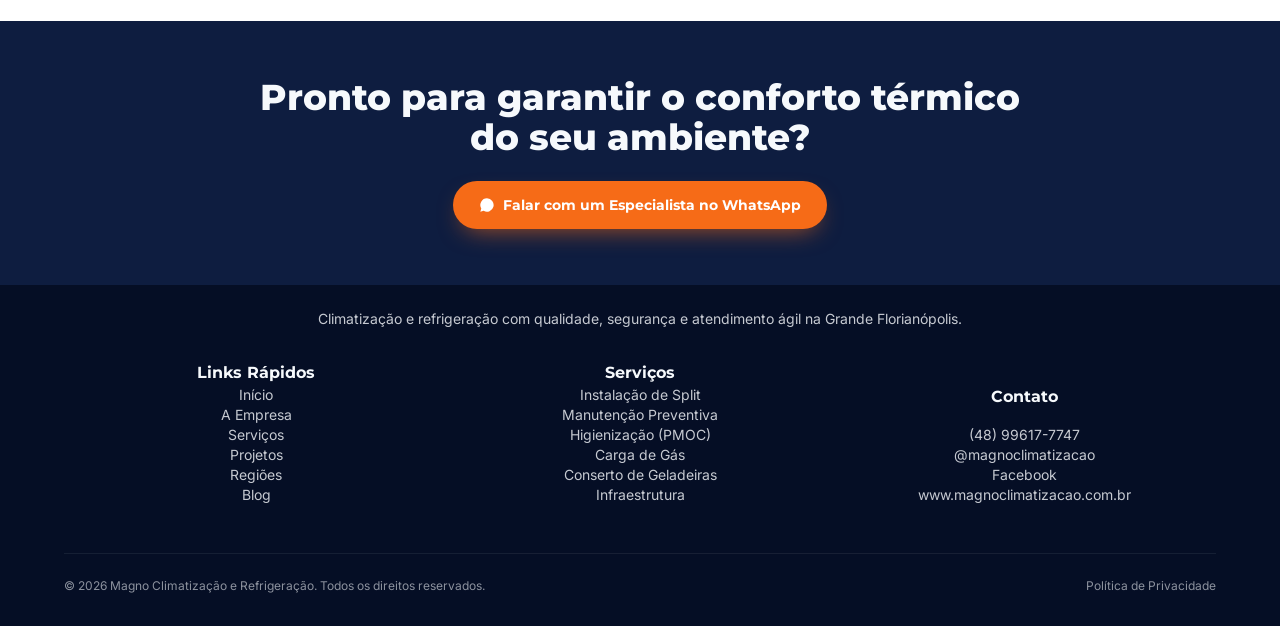
==== commit 4799e1f4: "atualização" ====
--- a/index.html
+++ b/index.html
@@ -1,879 +1,683 @@
 <!DOCTYPE html>
 <html lang="pt-BR">
- <head>
-  <meta charset="utf-8"/>
-  <meta content="width=device-width,initial-scale=1" name="viewport"/>
-  <title>
-   Magno Climatização e Refrigeração | Ar-condicionado em SC
-  </title>
-  <meta content="Magno Climatização e Refrigeração" property="og:site_name">
-   <meta content="Instalação, manutenção preventiva e higienização de ar-condicionado para residências e empresas em Santa Catarina. Orçamento pelo WhatsApp (48) 99617-7747." name="description">
-    <meta content="Magno Climatização e Refrigeração | Ar-condicionado em SC" property="og:title"/>
-    <meta content="Instalação, manutenção preventiva e higienização de ar-condicionado para residências e empresas em Santa Catarina. Orçamento pelo WhatsApp (48) 99617-7747." property="og:description"/>
-    <meta content="website" property="og:type"/>
-    <meta content="summary_large_image" name="twitter:card"/>
-    <link href="https://fonts.googleapis.com/css2?family=Inter:wght@400;500&amp;family=Montserrat:wght@600;700;800&amp;display=swap" rel="stylesheet"/>
-    <link href="css/style.css" rel="stylesheet"/>
-    <link href="favicon.ico" rel="icon"/>
-   </meta>
-  </meta>
- </head>
- <body>
+<head>
+  <meta charset="utf-8" />
+  <meta content="width=device-width,initial-scale=1" name="viewport" />
+  <title>Ar-Condicionado em Florianópolis | Magno Climatização e Refrigeração</title>
+  <meta content="Magno Climatização e Refrigeração" property="og:site_name" />
+  <meta content="Instalação, manutenção preventiva e higienização de ar-condicionado para residências e empresas na Grande Florianópolis. Orçamento pelo WhatsApp (48) 99617-7747." name="description" />
+  <meta content="Ar-Condicionado em Florianópolis | Magno Climatização" property="og:title" />
+  <meta content="Instalação, manutenção preventiva e higienização de ar-condicionado para residências e empresas na Grande Florianópolis. Orçamento pelo WhatsApp (48) 99617-7747." property="og:description" />
+  <meta content="website" property="og:type" />
+  <meta content="summary_large_image" name="twitter:card" />
+  <link href="https://fonts.googleapis.com/css2?family=Inter:wght@400;500&family=Montserrat:wght@600;700;800&display=swap" rel="stylesheet" />
+  <link href="css/style.css" rel="stylesheet" />
+  <link href="favicon.ico" rel="icon" />
+
+  <!-- CSS MANUAL PARA FORÇAR AS ALTERAÇÕES NO DESKTOP E MOBILE -->
+  <style>
+    /* Hero */
+    @media (min-width: 1024px) {
+      .hero-grid { display: grid; grid-template-columns: 1fr 1fr; gap: 4rem; align-items: center; }
+      .hero-image-container { margin-left: auto; margin-right: 0; }
+    }
+
+    /* Projetos */
+    @media (min-width: 1024px) {
+      .galeria-fotos { display: grid; grid-template-columns: repeat(6, 1fr); gap: 1rem; }
+    }
+
+    /* Dicas e Conteúdo - 4 imagens lado a lado e menores */
+    .dicas-container {
+      display: grid;
+      grid-template-columns: repeat(2, 1fr);
+      gap: 1rem;
+      max-width: 64rem;
+      margin: 0 auto;
+    }
+    .dicas-img {
+      width: 100%;
+      height: 110px !important;
+      object-fit: cover;
+    }
+    @media (min-width: 1024px) {
+      .dicas-container { grid-template-columns: repeat(4, 1fr); }
+    }
+
+    /* Como Trabalhamos: margem do título no mobile */
+    @media (max-width: 767px) {
+      #como-trabalhamos li h3 { margin-top: 0.75rem; }
+    }
+    @media (min-width: 768px) {
+      #como-trabalhamos li h3 { margin-top: 1.25rem; }
+    }
+
+    /* Força o contato a centralizar no celular */
+    @media (max-width: 767px) {
+      .contato-wrapper {
+        display: flex !important;
+        flex-direction: column !important;
+        align-items: center !important;
+        justify-content: center !important;
+        width: 100% !important;
+        text-align: center !important;
+      }
+      .contato-wrapper ul {
+        width: 100% !important;
+        text-align: center !important;
+        display: flex;
+        flex-direction: column;
+        align-items: center;
+      }
+      .contato-wrapper a {
+        word-break: break-all !important;
+        display: inline-block;
+        max-width: 90%;
+      }
+    }
+
+    /* Rodapé */
+    @media (min-width: 768px) {
+      .footer-top-text { padding-top: 1.5rem; }
+    }
+  </style>
+</head>
+
+<body class="bg-background text-foreground">
+  <!-- HEADER -->
   <header class="sticky top-0 z-50 bg-background shadow-soft">
-   <div class="mx-auto flex max-w-6xl items-center justify-between gap-4 px-5 py-3">
-    <a aria-label="Magno Climatização — início" href="#inicio">
-     <img alt="Logo Magno Climatização e Refrigeração" class="h-12 w-auto rounded-md" height="190" src="img/logo.png" width="576"/>
-    </a>
-    <nav aria-label="Menu principal" class="hidden lg:block">
-     <ul class="flex gap-6 text-sm font-medium text-navy">
-      <li>
-       <a class="transition-colors hover:text-primary" href="#inicio">
-        Início
-       </a>
-      </li>
-      <li>
-       <a class="transition-colors hover:text-primary" href="#empresa">
-        A Empresa
-       </a>
-      </li>
-      <li>
-       <a class="transition-colors hover:text-primary" href="#servicos">
-        Serviços
-       </a>
-      </li>
-      <li>
-       <a class="transition-colors hover:text-primary" href="#projetos">
-        Projetos
-       </a>
-      </li>
-      <li>
-       <a class="transition-colors hover:text-primary" href="#regioes">
-        Regiões
-       </a>
-      </li>
-      <li>
-       <a class="transition-colors hover:text-primary" href="#blog">
-        Blog
-       </a>
-      </li>
-      <li>
-       <a class="transition-colors hover:text-primary" href="#contato">
-        Contato
-       </a>
-      </li>
-     </ul>
+    <div class="mx-auto flex max-w-6xl items-center justify-between gap-4 px-5 py-3">
+      <a aria-label="Magno Climatização — início" href="index.html">
+        <img alt="Logo Magno Climatização e Refrigeração" class="h-10 md:h-12 w-auto rounded-md" height="190" src="img/logo.png" width="576"/>
+      </a>
+
+      <nav aria-label="Menu principal" class="hidden lg:block">
+        <ul class="flex gap-6 text-sm font-medium text-navy">
+          <li><a class="transition-colors hover:text-primary" href="#inicio">Início</a></li>
+          <li><a class="transition-colors hover:text-primary" href="#empresa">A Empresa</a></li>
+          <li><a class="transition-colors hover:text-primary" href="#servicos">Serviços</a></li>
+          <li><a class="transition-colors hover:text-primary" href="#projetos">Projetos</a></li>
+          <li><a class="transition-colors hover:text-primary" href="#regioes">Regiões</a></li>
+          <li><a class="transition-colors hover:text-primary" href="#blog">Blog</a></li>
+          <li><a class="transition-colors hover:text-primary" href="#contato">Contato</a></li>
+        </ul>
+      </nav>
+
+      <a class="btn btn-cta hidden !py-2.5 text-sm lg:inline-flex" href="https://wa.me/5548996177747?text=Ol%C3%A1!%20Gostaria%20de%20um%20or%C3%A7amento." rel="noopener" target="_blank">
+        Orçamento via WhatsApp
+      </a>
+
+      <button aria-expanded="false" aria-label="Abrir menu" class="p-2 text-navy lg:hidden">
+        <svg aria-hidden="true" class="h-8 w-8" fill="none" stroke="currentColor" stroke-linecap="round" stroke-linejoin="round" stroke-width="1.8" viewbox="0 0 24 24">
+          <path d="M4 7h16M4 12h16M4 17h16"></path>
+        </svg>
+      </button>
+    </div>
+
+    <nav aria-label="Menu mobile" class="border-t px-5 pb-5 lg:hidden" hidden id="mobile-nav">
+      <ul class="flex flex-col py-2 font-medium text-navy">
+        <li><a class="block py-3" href="#inicio">Início</a></li>
+        <li><a class="block py-3" href="#empresa">A Empresa</a></li>
+        <li><a class="block py-3" href="#servicos">Serviços</a></li>
+        <li><a class="block py-3" href="#projetos">Projetos</a></li>
+        <li><a class="block py-3" href="#regioes">Regiões</a></li>
+        <li><a class="block py-3" href="#blog">Blog</a></li>
+        <li><a class="block py-3" href="#contato">Contato</a></li>
+      </ul>
+      <a class="btn btn-cta w-full mt-2" href="https://wa.me/5548996177747?text=Ol%C3%A1!%20Gostaria%20de%20um%20or%C3%A7amento." rel="noopener" target="_blank">
+        Orçamento via WhatsApp
+      </a>
     </nav>
-    <a class="btn btn-cta hidden !py-2.5 text-sm lg:inline-flex" href="https://wa.me/5548996177747?text=Ol%C3%A1!%20Gostaria%20de%20um%20or%C3%A7amento." rel="noopener" target="_blank">
-     Orçamento via WhatsApp
-    </a>
-    <button aria-expanded="false" aria-label="Abrir menu" class="p-2 text-navy lg:hidden">
-     <svg aria-hidden="true" class="h-8 w-8" fill="none" stroke="currentColor" stroke-linecap="round" stroke-linejoin="round" stroke-width="1.8" viewbox="0 0 24 24">
-      <path d="M4 7h16M4 12h16M4 17h16">
-      </path>
-     </svg>
-    </button>
-   </div>
-   <nav aria-label="Menu mobile" class="border-t px-5 pb-5 lg:hidden" hidden="" id="mobile-nav">
-    <ul class="flex flex-col py-2 font-medium text-navy">
-     <li>
-      <a class="block py-3" href="#inicio">
-       Início
-      </a>
-     </li>
-     <li>
-      <a class="block py-3" href="#empresa">
-       A Empresa
-      </a>
-     </li>
-     <li>
-      <a class="block py-3" href="#servicos">
-       Serviços
-      </a>
-     </li>
-     <li>
-      <a class="block py-3" href="#projetos">
-       Projetos
-      </a>
-     </li>
-     <li>
-      <a class="block py-3" href="#regioes">
-       Regiões
-      </a>
-     </li>
-     <li>
-      <a class="block py-3" href="#blog">
-       Blog
-      </a>
-     </li>
-     <li>
-      <a class="block py-3" href="#contato">
-       Contato
-      </a>
-     </li>
-    </ul>
-    <a class="btn btn-cta w-full" href="https://wa.me/5548996177747?text=Ol%C3%A1!%20Gostaria%20de%20um%20or%C3%A7amento." rel="noopener" target="_blank">
-     Orçamento via WhatsApp
-    </a>
-   </nav>
   </header>
+
   <main>
-   <section class="relative overflow-hidden bg-navy px-5 py-20 md:py-28" id="inicio">
-    <img alt="" class="absolute inset-0 h-full w-full object-cover opacity-20" height="912" src="img/ambiente.jpg" width="1600"/>
-    <div class="absolute inset-0 bg-gradient-to-r from-navy-deep via-navy/90 to-navy/60">
+
+        <!-- HERO / INÍCIO -->
+    <section class="relative overflow-hidden bg-navy px-5 py-14 lg:py-28" id="inicio">
+      <img alt="" class="absolute inset-0 h-full w-full object-cover opacity-20" height="912" src="img/ambiente.jpg" width="1600"/>
+      <div class="absolute inset-0 bg-gradient-to-r from-navy-deep via-navy/90 to-navy/60"></div>
+
+      <div class="relative mx-auto max-w-6xl hero-grid">
+        <!-- Textos (Esquerda) -->
+        <div class="max-w-xl">
+          <p class="mb-4 font-display text-sm font-bold uppercase tracking-widest text-primary">
+            Conforto • Eficiência • Qualidade
+          </p>
+
+          <h1 class="text-2xl font-extrabold leading-snug text-navy-foreground sm:text-3xl md:text-4xl lg:text-[3.25rem] lg:leading-[1.15]">
+            Ar-Condicionado em Florianópolis: Instalação, Limpeza e Manutenção
+          </h1>
+
+          <h2 class="mt-4 text-base font-normal leading-relaxed text-navy-foreground/80 md:mt-6 md:text-lg">
+            Especialistas em climatização e refrigeração. Atendemos residências e empresas com instalação de split, higienização (PMOC), carga de gás e conserto de geladeiras. Atendimento ágil na Grande Florianópolis.
+          </h2>
+
+          <div class="mt-6 flex flex-row flex-nowrap gap-2 md:mt-8 md:gap-4">
+            <a class="btn btn-cta !px-4 !py-2.5 text-xs md:!px-6 md:!py-3 md:text-base flex-1 md:flex-none justify-center" href="https://wa.me/5548996177747?text=Ol%C3%A1!%20Gostaria%20de%20um%20or%C3%A7amento." rel="noopener" target="_blank">
+              Solicitar Orçamento
+            </a>
+            <a class="btn btn-outline-light !px-4 !py-2.5 text-xs md:!px-6 md:!py-3 md:text-base flex-1 md:flex-none justify-center" href="#servicos">
+              Conhecer Serviços
+            </a>
+          </div>
+        </div>
+
+        <!-- Imagem do Técnico (Direita) -->
+        <div class="relative w-full max-w-xs sm:max-w-sm mx-auto mt-8 sm:mt-0 hero-image-container">
+          <div class="absolute -inset-3 rotate-3 rounded-3xl bg-primary"></div>
+          <img alt="Técnico da Magno instalando ar-condicionado split" class="relative aspect-[16/11] w-full rounded-3xl object-cover object-top shadow-card sm:aspect-[4/5]" height="1024" src="img/tecnico-split.jpg" width="784"/>
+        </div>
+      </div>
+    </section>
+
+    <!-- ÍCONES / DESTAQUES -->
+    <section class="bg-secondary px-5 py-14">
+      <div class="reveal mx-auto grid max-w-6xl grid-cols-2 gap-6 md:grid-cols-4">
+        <div class="flex flex-col items-center rounded-2xl bg-card p-6 text-center shadow-soft">
+          <span class="mb-4 grid h-14 w-14 place-items-center rounded-full bg-accent text-primary">
+            <svg aria-hidden="true" class="h-8 w-8" fill="none" stroke="currentColor" stroke-linecap="round" stroke-linejoin="round" stroke-width="1.8" viewbox="0 0 24 24">
+              <path d="M14.7 6.3a4 4 0 0 0-5.4 5.4L3 18l3 3 6.3-6.3a4 4 0 0 0 5.4-5.4l-2.5 2.5-2.5-.5-.5-2.5z"></path>
+            </svg>
+          </span>
+          <h3 class="text-sm font-bold text-navy md:text-base">Assistência Técnica Especializada</h3>
+        </div>
+        <div class="flex flex-col items-center rounded-2xl bg-card p-6 text-center shadow-soft">
+          <span class="mb-4 grid h-14 w-14 place-items-center rounded-full bg-accent text-primary">
+            <svg aria-hidden="true" class="h-8 w-8" fill="none" stroke="currentColor" stroke-linecap="round" stroke-linejoin="round" stroke-width="1.8" viewbox="0 0 24 24">
+              <path d="M3 7h18v7H3zM6 17v1M10 17v3M14 17v2M18 17v1M6 11h12"></path>
+            </svg>
+          </span>
+          <h3 class="text-sm font-bold text-navy md:text-base">Instalação Profissional</h3>
+        </div>
+        <div class="flex flex-col items-center rounded-2xl bg-card p-6 text-center shadow-soft">
+          <span class="mb-4 grid h-14 w-14 place-items-center rounded-full bg-accent text-primary">
+            <svg aria-hidden="true" class="h-8 w-8" fill="none" stroke="currentColor" stroke-linecap="round" stroke-linejoin="round" stroke-width="1.8" viewbox="0 0 24 24">
+              <path d="M12 2v20M4.9 4.9l14.2 14.2M2 12h20M4.9 19.1L19.1 4.9"></path>
+            </svg>
+          </span>
+          <h3 class="text-sm font-bold text-navy md:text-base">Higienização e Limpeza</h3>
+        </div>
+        <div class="flex flex-col items-center rounded-2xl bg-card p-6 text-center shadow-soft">
+          <span class="mb-4 grid h-14 w-14 place-items-center rounded-full bg-accent text-primary">
+            <svg aria-hidden="true" class="h-8 w-8" fill="none" stroke="currentColor" stroke-linecap="round" stroke-linejoin="round" stroke-width="1.8" viewbox="0 0 24 24">
+              <path d="M13 2L4 14h7l-1 8 9-12h-7z"></path>
+            </svg>
+          </span>
+          <h3 class="text-sm font-bold text-navy md:text-base">Atendimento Rápido</h3>
+        </div>
+      </div>
+    </section>
+
+    <!-- A EMPRESA -->
+    <section class="px-5 py-20 md:py-28" id="empresa">
+      <div class="reveal mx-auto max-w-6xl">
+        <div class="grid items-center gap-12 md:grid-cols-2">
+          <img alt="Van adesivada da Magno Climatização e Refrigeração" class="w-full rounded-3xl shadow-card" height="681" loading="lazy" src="img/van.jpg" width="1024"/>
+          <div>
+            <h2 class="text-3xl font-extrabold text-navy md:text-4xl">Conheça a Magno</h2>
+            <span class="mt-4 block h-1 w-16 rounded-full bg-primary"></span>
+            <p class="mt-6 text-muted-foreground">
+              A Magno Climatização e Refrigeração atua com assistência técnica, instalação, higienização, carga de gás, infraestrutura e consertos de ar-condicionado e geladeiras, levando conforto térmico para casas e empresas.
+            </p>
+            <p class="mt-4 text-muted-foreground">
+              Nosso compromisso é com a eficiência: executamos cada serviço com segurança, materiais de qualidade e mão de obra especializada, garantindo o melhor desempenho e a durabilidade do seu sistema de climatização.
+            </p>
+            <a class="btn btn-cta mt-8" href="https://wa.me/5548996177747?text=Ol%C3%A1!%20Gostaria%20de%20um%20or%C3%A7amento." rel="noopener" target="_blank">
+              Fale Conosco
+            </a>
+          </div>
+        </div>
+      </div>
+    </section>
+
+    <!-- SERVIÇOS -->
+    <section class="px-5 py-20 md:py-28 bg-navy" id="servicos">
+      <div class="reveal mx-auto max-w-6xl">
+        <h2 class="mb-12 text-center text-3xl font-extrabold md:text-4xl text-navy-foreground">
+          Nossos Serviços
+          <span class="mx-auto mt-4 block h-1 w-16 rounded-full bg-primary"></span>
+        </h2>
+
+        <div class="grid grid-cols-2 gap-3 md:gap-6 lg:grid-cols-3 lg:gap-8">
+          <article class="group overflow-hidden rounded-2xl bg-card shadow-card flex flex-col">
+            <div class="overflow-hidden w-full flex justify-center pt-4 px-4">
+              <img alt="Instalação de Split" class="h-auto w-full max-h-[160px] object-cover rounded-xl transition-transform duration-500 group-hover:scale-105" loading="lazy" src="img/tecnico-split.jpg"/>
+            </div>
+            <div class="p-3 md:p-5 flex-1 flex flex-col">
+              <h3 class="text-sm font-bold leading-snug text-navy md:text-lg">Instalação de Split</h3>
+              <p class="mt-1.5 text-xs leading-snug text-muted-foreground md:mt-2 md:text-sm flex-1">Instalação profissional conforme normas técnicas, com acabamento limpo e seguro.</p>
+              <a class="mt-2 inline-block text-xs font-bold text-primary hover:underline md:mt-3 md:text-sm" href="https://wa.me/5548996177747?text=Ol%C3%A1!%20Gostaria%20de%20um%20or%C3%A7amento." rel="noopener" target="_blank">Saiba mais →</a>
+            </div>
+          </article>
+          
+          <article class="group overflow-hidden rounded-2xl bg-card shadow-card flex flex-col">
+            <div class="overflow-hidden w-full flex justify-center pt-4 px-4">
+              <img alt="Manutenção Preventiva" class="h-auto w-full max-h-[160px] object-cover rounded-xl transition-transform duration-500 group-hover:scale-105" loading="lazy" src="img/instalacao.jpg"/>
+            </div>
+            <div class="p-3 md:p-5 flex-1 flex flex-col">
+              <h3 class="text-sm font-bold leading-snug text-navy md:text-lg">Manutenção Preventiva</h3>
+              <p class="mt-1.5 text-xs leading-snug text-muted-foreground md:mt-2 md:text-sm flex-1">Mais vida útil e eficiência para o seu equipamento, evitando quebras inesperadas.</p>
+              <a class="mt-2 inline-block text-xs font-bold text-primary hover:underline md:mt-3 md:text-sm" href="https://wa.me/5548996177747?text=Ol%C3%A1!%20Gostaria%20de%20um%20or%C3%A7amento." rel="noopener" target="_blank">Saiba mais →</a>
+            </div>
+          </article>
+
+          <article class="group overflow-hidden rounded-2xl bg-card shadow-card flex flex-col">
+            <div class="overflow-hidden w-full flex justify-center pt-4 px-4">
+              <img alt="Higienização (PMOC)" class="h-auto w-full max-h-[160px] object-cover rounded-xl transition-transform duration-500 group-hover:scale-105" loading="lazy" src="img/ambiente.jpg"/>
+            </div>
+            <div class="p-3 md:p-5 flex-1 flex flex-col">
+              <h3 class="text-sm font-bold leading-snug text-navy md:text-lg">Higienização (PMOC)</h3>
+              <p class="mt-1.5 text-xs leading-snug text-muted-foreground md:mt-2 md:text-sm flex-1">Limpeza completa para um ar mais saudável e conformidade para empresas.</p>
+              <a class="mt-2 inline-block text-xs font-bold text-primary hover:underline md:mt-3 md:text-sm" href="https://wa.me/5548996177747?text=Ol%C3%A1!%20Gostaria%20de%20um%20or%C3%A7amento." rel="noopener" target="_blank">Saiba mais →</a>
+            </div>
+          </article>
+
+          <article class="group overflow-hidden rounded-2xl bg-card shadow-card flex flex-col">
+            <div class="overflow-hidden w-full flex justify-center pt-4 px-4">
+              <img alt="Carga de Gás" class="h-auto w-full max-h-[160px] object-cover rounded-xl transition-transform duration-500 group-hover:scale-105" loading="lazy" src="img/carga-gas.jpg"/>
+            </div>
+            <div class="p-3 md:p-5 flex-1 flex flex-col">
+              <h3 class="text-sm font-bold leading-snug text-navy md:text-lg">Carga de Gás</h3>
+              <p class="mt-1.5 text-xs leading-snug text-muted-foreground md:mt-2 md:text-sm flex-1">Verificação de vazamentos e recarga de gás refrigerante com equipamentos adequados.</p>
+              <a class="mt-2 inline-block text-xs font-bold text-primary hover:underline md:mt-3 md:text-sm" href="https://wa.me/5548996177747?text=Ol%C3%A1!%20Gostaria%20de%20um%20or%C3%A7amento." rel="noopener" target="_blank">Saiba mais →</a>
+            </div>
+          </article>
+
+          <article class="group overflow-hidden rounded-2xl bg-card shadow-card flex flex-col">
+            <div class="overflow-hidden w-full flex justify-center pt-4 px-4">
+              <img alt="Conserto de Geladeiras" class="h-auto w-full max-h-[160px] object-cover rounded-xl transition-transform duration-500 group-hover:scale-105" loading="lazy" src="img/geladeira.jpg"/>
+            </div>
+            <div class="p-3 md:p-5 flex-1 flex flex-col">
+              <h3 class="text-sm font-bold leading-snug text-navy md:text-lg">Conserto de Geladeiras</h3>
+              <p class="mt-1.5 text-xs leading-snug text-muted-foreground md:mt-2 md:text-sm flex-1">Diagnóstico e reparo de refrigeradores residenciais com agilidade.</p>
+              <a class="mt-2 inline-block text-xs font-bold text-primary hover:underline md:mt-3 md:text-sm" href="https://wa.me/5548996177747?text=Ol%C3%A1!%20Gostaria%20de%20um%20or%C3%A7amento." rel="noopener" target="_blank">Saiba mais →</a>
+            </div>
+          </article>
+
+          <article class="group overflow-hidden rounded-2xl bg-card shadow-card flex flex-col">
+            <div class="overflow-hidden w-full flex justify-center pt-4 px-4">
+              <img alt="Infraestrutura para Climatização" class="h-auto w-full max-h-[160px] object-cover rounded-xl transition-transform duration-500 group-hover:scale-105" loading="lazy" src="img/infra.jpg"/>
+            </div>
+            <div class="p-3 md:p-5 flex-1 flex flex-col">
+              <h3 class="text-sm font-bold leading-snug text-navy md:text-lg">Infraestrutura para Climatização</h3>
+              <p class="mt-1.5 text-xs leading-snug text-muted-foreground md:mt-2 md:text-sm flex-1">Tubulação, drenos e elétrica planejados antes do acabamento da obra.</p>
+              <a class="mt-2 inline-block text-xs font-bold text-primary hover:underline md:mt-3 md:text-sm" href="https://wa.me/5548996177747?text=Ol%C3%A1!%20Gostaria%20de%20um%20or%C3%A7amento." rel="noopener" target="_blank">Saiba mais →</a>
+            </div>
+          </article>
+        </div>
+      </div>
+    </section>
+
+    <!-- COMO TRABALHAMOS -->
+    <section class="px-5 py-20 md:py-28" id="como-trabalhamos">
+      <div class="reveal mx-auto max-w-6xl">
+        <h2 class="mb-12 text-center text-3xl font-extrabold md:text-4xl text-navy">
+          Como Trabalhamos
+          <span class="mx-auto mt-4 block h-1 w-16 rounded-full bg-primary"></span>
+        </h2>
+
+        <ol class="grid grid-cols-2 gap-6 md:grid-cols-4 md:gap-8">
+          <li class="relative flex flex-col items-center text-center">
+            <span class="mx-auto grid h-10 w-10 shrink-0 aspect-square place-items-center rounded-full bg-navy font-display text-sm font-extrabold text-navy-foreground ring-2 ring-accent md:h-16 md:w-16 md:text-xl md:ring-4">01</span>
+            <h3 class="mt-2 text-sm font-bold text-navy md:mt-5 md:text-lg">Contato</h3>
+            <p class="mt-1.5 text-xs text-muted-foreground md:mt-2 md:text-sm">Você fala com a gente pelo WhatsApp e descreve sua necessidade.</p>
+          </li>
+          <li class="relative flex flex-col items-center text-center">
+            <span class="mx-auto grid h-10 w-10 shrink-0 aspect-square place-items-center rounded-full bg-navy font-display text-sm font-extrabold text-navy-foreground ring-2 ring-accent md:h-16 md:w-16 md:text-xl md:ring-4">02</span>
+            <h3 class="mt-2 text-sm font-bold text-navy md:mt-5 md:text-lg">Avaliação Técnica</h3>
+            <p class="mt-1.5 text-xs text-muted-foreground md:mt-2 md:text-sm">Analisamos o ambiente e indicamos a melhor solução.</p>
+          </li>
+          <li class="relative flex flex-col items-center text-center">
+            <span class="mx-auto grid h-10 w-10 shrink-0 aspect-square place-items-center rounded-full bg-navy font-display text-sm font-extrabold text-navy-foreground ring-2 ring-accent md:h-16 md:w-16 md:text-xl md:ring-4">03</span>
+            <h3 class="mt-2 text-sm font-bold text-navy md:mt-5 md:text-lg">Execução</h3>
+            <p class="mt-1.5 text-xs text-muted-foreground md:mt-2 md:text-sm">Serviço realizado por técnico especializado, com segurança.</p>
+          </li>
+          <li class="relative flex flex-col items-center text-center">
+            <span class="mx-auto grid h-10 w-10 shrink-0 aspect-square place-items-center rounded-full bg-navy font-display text-sm font-extrabold text-navy-foreground ring-2 ring-accent md:h-16 md:w-16 md:text-xl md:ring-4">04</span>
+            <h3 class="mt-2 text-sm font-bold text-navy md:mt-5 md:text-lg">Testes e Limpeza</h3>
+            <p class="mt-1.5 text-xs text-muted-foreground md:mt-2 md:text-sm">Testamos o funcionamento e entregamos o ambiente limpo.</p>
+          </li>
+        </ol>
+      </div>
+    </section>
+
+    <!-- PROJETOS -->
+    <section class="px-5 py-20 md:py-28 bg-secondary" id="projetos">
+      <div class="reveal mx-auto max-w-6xl">
+        <h2 class="mb-12 text-center text-3xl font-extrabold md:text-4xl text-navy">
+          Projetos Realizados
+          <span class="mx-auto mt-4 block h-1 w-16 rounded-full bg-primary"></span>
+        </h2>
+
+        <div class="galeria-fotos grid grid-cols-2 gap-3 md:gap-4">
+          <figure class="break-inside-avoid overflow-hidden rounded-xl shadow-soft md:rounded-2xl">
+            <img alt="Instalação de split em apartamento" class="aspect-square w-full object-cover transition-transform duration-500 hover:scale-105" loading="lazy" src="img/tecnico-split.jpg"/>
+          </figure>
+          <figure class="break-inside-avoid overflow-hidden rounded-xl shadow-soft md:rounded-2xl">
+            <img alt="Identidade Magno Climatização" class="aspect-square w-full object-cover transition-transform duration-500 hover:scale-105" loading="lazy" src="img/banner.jpg"/>
+          </figure>
+          <figure class="break-inside-avoid overflow-hidden rounded-xl shadow-soft md:rounded-2xl">
+            <img alt="Preparação para instalação" class="aspect-square w-full object-cover transition-transform duration-500 hover:scale-105" loading="lazy" src="img/instalacao.jpg"/>
+          </figure>
+          <figure class="break-inside-avoid overflow-hidden rounded-xl shadow-soft md:rounded-2xl">
+            <img alt="Infraestrutura em obra" class="aspect-square w-full object-cover transition-transform duration-500 hover:scale-105" loading="lazy" src="img/infra.jpg"/>
+          </figure>
+          <figure class="break-inside-avoid overflow-hidden rounded-xl shadow-soft md:rounded-2xl">
+            <img alt="Atendimento com veículo próprio" class="aspect-square w-full object-cover transition-transform duration-500 hover:scale-105" loading="lazy" src="img/van.jpg"/>
+          </figure>
+          <figure class="break-inside-avoid overflow-hidden rounded-xl shadow-soft md:rounded-2xl">
+            <img alt="Projeto e infraestrutura para ar-condicionado" class="aspect-square w-full object-cover transition-transform duration-500 hover:scale-105" loading="lazy" src="img/flyer.jpg"/>
+          </figure>
+        </div>
+      </div>
+    </section>
+
+    <!-- MARCAS -->
+    <section class="px-5 py-16">
+      <div class="reveal mx-auto max-w-6xl">
+        <h2 class="mb-12 text-center text-3xl font-extrabold md:text-4xl text-navy">
+          Trabalhamos com as Melhores Marcas
+          <span class="mx-auto mt-4 block h-1 w-16 rounded-full bg-primary"></span>
+        </h2>
+        <ul class="flex flex-wrap items-center justify-center gap-x-12 gap-y-6">
+          <li><a href="https://www.samsung.com/br/" target="_blank" rel="noopener noreferrer" class="font-display text-2xl font-extrabold text-muted-foreground/60 transition-colors hover:text-primary hover:underline">Samsung</a></li>
+          <li><a href="https://www.lg.com/br/" target="_blank" rel="noopener noreferrer" class="font-display text-2xl font-extrabold text-muted-foreground/60 transition-colors hover:text-primary hover:underline">LG</a></li>
+          <li><a href="https://www.daikin.com.br/" target="_blank" rel="noopener noreferrer" class="font-display text-2xl font-extrabold text-muted-foreground/60 transition-colors hover:text-primary hover:underline">Daikin</a></li>
+          <li><a href="https://www.midea.com.br/" target="_blank" rel="noopener noreferrer" class="font-display text-2xl font-extrabold text-muted-foreground/60 transition-colors hover:text-primary hover:underline">Midea</a></li>
+          <li><a href="https://www.elgin.com.br/" target="_blank" rel="noopener noreferrer" class="font-display text-2xl font-extrabold text-muted-foreground/60 transition-colors hover:text-primary hover:underline">Elgin</a></li>
+          <li><a href="https://gree.com.br/" target="_blank" rel="noopener noreferrer" class="font-display text-2xl font-extrabold text-muted-foreground/60 transition-colors hover:text-primary hover:underline">Gree</a></li>
+        </ul>
+      </div>
+    </section>
+
+    <!-- DEPOIMENTOS -->
+    <section class="px-5 py-20 md:py-28 bg-navy">
+      <div class="reveal mx-auto max-w-6xl">
+        <h2 class="mb-12 text-center text-3xl font-extrabold md:text-4xl text-navy-foreground">
+          O que nossos clientes dizem
+          <span class="mx-auto mt-4 block h-1 w-16 rounded-full bg-primary"></span>
+        </h2>
+
+        <div class="grid gap-4 md:grid-cols-3 md:gap-6">
+          <figure class="rounded-2xl bg-card p-5 shadow-card md:p-7">
+            <div aria-label="5 estrelas" class="text-base tracking-widest text-star md:text-xl">★★★★★</div>
+            <blockquote class="mt-3 text-sm leading-snug text-foreground md:mt-4 md:text-base">“Instalação rápida e muito caprichada. Deixaram tudo limpo. Recomendo!”</blockquote>
+            <figcaption class="mt-4 font-display text-xs font-bold text-navy md:mt-5 md:text-sm">João S. — Campeche</figcaption>
+          </figure>
+          <figure class="rounded-2xl bg-card p-5 shadow-card md:p-7">
+            <div aria-label="5 estrelas" class="text-base tracking-widest text-star md:text-xl">★★★★★</div>
+            <blockquote class="mt-3 text-sm leading-snug text-foreground md:mt-4 md:text-base">“Atendimento ágil e técnico muito educado. Meu ar voltou a gelar como novo.”</blockquote>
+            <figcaption class="mt-4 font-display text-xs font-bold text-navy md:mt-5 md:text-sm">Mariana P. — Trindade</figcaption>
+          </figure>
+          <figure class="rounded-2xl bg-card p-5 shadow-card md:p-7">
+            <div aria-label="5 estrelas" class="text-base tracking-widest text-star md:text-xl">★★★★★</div>
+            <blockquote class="mt-3 text-sm leading-snug text-foreground md:mt-4 md:text-base">“Fizeram toda a infraestrutura da minha obra. Serviço de primeira.”</blockquote>
+            <figcaption class="mt-4 font-display text-xs font-bold text-navy md:mt-5 md:text-sm">Carlos R. — Lagoa da Conceição</figcaption>
+          </figure>
+        </div>
+      </div>
+    </section>
+
+    <!-- REGIÕES -->
+    <section class="px-5 py-20 md:py-28" id="regioes">
+      <div class="reveal mx-auto max-w-6xl">
+        <h2 class="mb-12 text-center text-3xl font-extrabold md:text-4xl text-navy">
+          Regiões Atendidas
+          <span class="mx-auto mt-4 block h-1 w-16 rounded-full bg-primary"></span>
+        </h2>
+
+        <ul class="grid grid-cols-2 gap-2 md:grid-cols-4 md:gap-3">
+          <li class="h-full"><a class="relative flex h-full items-center justify-center gap-2 rounded-xl border px-6 py-2.5 text-center text-sm font-medium text-navy transition-colors hover:border-primary hover:text-primary md:p-4 md:text-base" href="https://wa.me/5548996177747?text=Ol%C3%A1!%20Vim%20pelo%20site%20e%20gostaria%20de%20um%20or%C3%A7amento.%20Estou%20na%20regi%C3%A3o%20Centro." rel="noopener" target="_blank"><span class="absolute left-2 text-[10px] text-primary md:left-3 md:text-sm">●</span>Centro</a></li>
+          <li class="h-full"><a class="relative flex h-full items-center justify-center gap-2 rounded-xl border px-6 py-2.5 text-center text-sm font-medium text-navy transition-colors hover:border-primary hover:text-primary md:p-4 md:text-base" href="https://wa.me/5548996177747?text=Ol%C3%A1!%20Vim%20pelo%20site%20e%20gostaria%20de%20um%20or%C3%A7amento.%20Estou%20na%20regi%C3%A3o%20Campeche." rel="noopener" target="_blank"><span class="absolute left-2 text-[10px] text-primary md:left-3 md:text-sm">●</span>Campeche</a></li>
+          <li class="h-full"><a class="relative flex h-full items-center justify-center gap-2 rounded-xl border px-6 py-2.5 text-center text-sm font-medium text-navy transition-colors hover:border-primary hover:text-primary md:p-4 md:text-base" href="https://wa.me/5548996177747?text=Ol%C3%A1!%20Vim%20pelo%20site%20e%20gostaria%20de%20um%20or%C3%A7amento.%20Estou%20na%20regi%C3%A3o%20Trindade." rel="noopener" target="_blank"><span class="absolute left-2 text-[10px] text-primary md:left-3 md:text-sm">●</span>Trindade</a></li>
+          <li class="h-full"><a class="relative flex h-full items-center justify-center gap-2 rounded-xl border px-6 py-2.5 text-center text-sm font-medium text-navy transition-colors hover:border-primary hover:text-primary md:p-4 md:text-base" href="https://wa.me/5548996177747?text=Ol%C3%A1!%20Vim%20pelo%20site%20e%20gostaria%20de%20um%20or%C3%A7amento.%20Estou%20na%20regi%C3%A3o%20Lagoa%20da%20Concei%C3%A7%C3%A3o." rel="noopener" target="_blank"><span class="absolute left-2 text-[10px] text-primary md:left-3 md:text-sm">●</span>Lagoa da Conceição</a></li>
+          <li class="h-full"><a class="relative flex h-full items-center justify-center gap-2 rounded-xl border px-6 py-2.5 text-center text-sm font-medium text-navy transition-colors hover:border-primary hover:text-primary md:p-4 md:text-base" href="https://wa.me/5548996177747?text=Ol%C3%A1!%20Vim%20pelo%20site%20e%20gostaria%20de%20um%20or%C3%A7amento.%20Estou%20na%20regi%C3%A3o%20Ingleses." rel="noopener" target="_blank"><span class="absolute left-2 text-[10px] text-primary md:left-3 md:text-sm">●</span>Ingleses</a></li>
+          <li class="h-full"><a class="relative flex h-full items-center justify-center gap-2 rounded-xl border px-6 py-2.5 text-center text-sm font-medium text-navy transition-colors hover:border-primary hover:text-primary md:p-4 md:text-base" href="https://wa.me/5548996177747?text=Ol%C3%A1!%20Vim%20pelo%20site%20e%20gostaria%20de%20um%20or%C3%A7amento.%20Estou%20na%20regi%C3%A3o%20Canasvieiras." rel="noopener" target="_blank"><span class="absolute left-2 text-[10px] text-primary md:left-3 md:text-sm">●</span>Canasvieiras</a></li>
+          <li class="h-full"><a class="relative flex h-full items-center justify-center gap-2 rounded-xl border px-6 py-2.5 text-center text-sm font-medium text-navy transition-colors hover:border-primary hover:text-primary md:p-4 md:text-base" href="https://wa.me/5548996177747?text=Ol%C3%A1!%20Vim%20pelo%20site%20e%20gostaria%20de%20um%20or%C3%A7amento.%20Estou%20na%20regi%C3%A3o%20Jurer%C3%AA." rel="noopener" target="_blank"><span class="absolute left-2 text-[10px] text-primary md:left-3 md:text-sm">●</span>Jurerê</a></li>
+          <li class="h-full"><a class="relative flex h-full items-center justify-center gap-2 rounded-xl border px-6 py-2.5 text-center text-sm font-medium text-navy transition-colors hover:border-primary hover:text-primary md:p-4 md:text-base" href="https://wa.me/5548996177747?text=Ol%C3%A1!%20Vim%20pelo%20site%20e%20gostaria%20de%20um%20or%C3%A7amento.%20Estou%20na%20regi%C3%A3o%20Coqueiros." rel="noopener" target="_blank"><span class="absolute left-2 text-[10px] text-primary md:left-3 md:text-sm">●</span>Coqueiros</a></li>
+          <li class="h-full"><a class="relative flex h-full items-center justify-center gap-2 rounded-xl border px-6 py-2.5 text-center text-sm font-medium text-navy transition-colors hover:border-primary hover:text-primary md:p-4 md:text-base" href="https://wa.me/5548996177747?text=Ol%C3%A1!%20Vim%20pelo%20site%20e%20gostaria%20de%20um%20or%C3%A7amento.%20Estou%20na%20regi%C3%A3o%20Estreito." rel="noopener" target="_blank"><span class="absolute left-2 text-[10px] text-primary md:left-3 md:text-sm">●</span>Estreito</a></li>
+          <li class="h-full"><a class="relative flex h-full items-center justify-center gap-2 rounded-xl border px-6 py-2.5 text-center text-sm font-medium text-navy transition-colors hover:border-primary hover:text-primary md:p-4 md:text-base" href="https://wa.me/5548996177747?text=Ol%C3%A1!%20Vim%20pelo%20site%20e%20gostaria%20de%20um%20or%C3%A7amento.%20Estou%20na%20regi%C3%A3o%20Itacorubi." rel="noopener" target="_blank"><span class="absolute left-2 text-[10px] text-primary md:left-3 md:text-sm">●</span>Itacorubi</a></li>
+          <li class="h-full"><a class="relative flex h-full items-center justify-center gap-2 rounded-xl border px-6 py-2.5 text-center text-sm font-medium text-navy transition-colors hover:border-primary hover:text-primary md:p-4 md:text-base" href="https://wa.me/5548996177747?text=Ol%C3%A1!%20Vim%20pelo%20site%20e%20gostaria%20de%20um%20or%C3%A7amento.%20Estou%20na%20regi%C3%A3o%20S%C3%A3o%20Jos%C3%A9." rel="noopener" target="_blank"><span class="absolute left-2 text-[10px] text-primary md:left-3 md:text-sm">●</span>São José</a></li>
+          <li class="h-full"><a class="relative flex h-full items-center justify-center gap-2 rounded-xl border px-6 py-2.5 text-center text-sm font-medium text-navy transition-colors hover:border-primary hover:text-primary md:p-4 md:text-base" href="https://wa.me/5548996177747?text=Ol%C3%A1!%20Vim%20pelo%20site%20e%20gostaria%20de%20um%20or%C3%A7amento.%20Estou%20na%20regi%C3%A3o%20Palho%C3%A7a." rel="noopener" target="_blank"><span class="absolute left-2 text-[10px] text-primary md:left-3 md:text-sm">●</span>Palhoça</a></li>
+          <li class="h-full"><a class="relative flex h-full items-center justify-center gap-2 rounded-xl border px-6 py-2.5 text-center text-sm font-medium text-navy transition-colors hover:border-primary hover:text-primary md:p-4 md:text-base" href="https://wa.me/5548996177747?text=Ol%C3%A1!%20Vim%20pelo%20site%20e%20gostaria%20de%20um%20or%C3%A7amento.%20Estou%20na%20regi%C3%A3o%20Bigua%C3%A7u." rel="noopener" target="_blank"><span class="absolute left-2 text-[10px] text-primary md:left-3 md:text-sm">●</span>Biguaçu</a></li>
+          <li class="h-full"><a class="relative flex h-full items-center justify-center gap-2 rounded-xl border px-6 py-2.5 text-center text-sm font-medium text-navy transition-colors hover:border-primary hover:text-primary md:p-4 md:text-base" href="https://wa.me/5548996177747?text=Ol%C3%A1!%20Vim%20pelo%20site%20e%20gostaria%20de%20um%20or%C3%A7amento.%20Estou%20na%20regi%C3%A3o%20Santo%20Amaro%20da%20Imperatriz." rel="noopener" target="_blank"><span class="absolute left-2 text-[10px] text-primary md:left-3 md:text-sm">●</span>Santo Amaro da Imperatriz</a></li>
+          <li class="h-full"><a class="relative flex h-full items-center justify-center gap-2 rounded-xl border px-6 py-2.5 text-center text-sm font-medium text-navy transition-colors hover:border-primary hover:text-primary md:p-4 md:text-base" href="https://wa.me/5548996177747?text=Ol%C3%A1!%20Vim%20pelo%20site%20e%20gostaria%20de%20um%20or%C3%A7amento.%20Estou%20na%20regi%C3%A3o%20Rio%20Tavares." rel="noopener" target="_blank"><span class="absolute left-2 text-[10px] text-primary md:left-3 md:text-sm">●</span>Rio Tavares</a></li>
+          <li class="h-full"><a class="relative flex h-full items-center justify-center gap-2 rounded-xl border px-6 py-2.5 text-center text-sm font-medium text-navy transition-colors hover:border-primary hover:text-primary md:p-4 md:text-base" href="https://wa.me/5548996177747?text=Ol%C3%A1!%20Vim%20pelo%20site%20e%20gostaria%20de%20um%20or%C3%A7amento.%20Estou%20na%20regi%C3%A3o%20Saco%20Grande." rel="noopener" target="_blank"><span class="absolute left-2 text-[10px] text-primary md:left-3 md:text-sm">●</span>Saco Grande</a></li>
+        </ul>
+      </div>
+    </section>
+
+    <!-- BLOG / DICAS -->
+    <section class="px-5 py-20 md:py-28 bg-secondary" id="blog">
+      <div class="reveal mx-auto max-w-6xl">
+        <h2 class="mb-12 text-center text-3xl font-extrabold md:text-4xl text-navy">
+          Dicas de Ar-Condicionado e Refrigeração
+          <span class="mx-auto mt-4 block h-1 w-16 rounded-full bg-primary"></span>
+        </h2>
+
+        <div class="dicas-container max-w-5xl mx-auto">
+          <article class="group flex flex-col overflow-hidden rounded-xl bg-card shadow-soft transition-shadow hover:shadow-card">
+            <div class="w-full overflow-hidden">
+              <img alt="Higienização de ar-condicionado" class="dicas-img transition-transform duration-500 group-hover:scale-105" loading="lazy" src="img/ambiente.jpg"/>
+            </div>
+            <div class="flex flex-1 flex-col p-3">
+              <h3 class="text-xs font-bold leading-snug text-navy line-clamp-2 md:text-sm">Qual a importância da higienização do ar-condicionado?</h3>
+              <p class="mt-1.5 hidden text-[11px] leading-snug text-muted-foreground line-clamp-2 md:block">Fungos e bactérias acumulam nos filtros. Veja por que limpar regularmente protege sua saúde.</p>
+            </div>
+          </article>
+
+          <article class="group flex flex-col overflow-hidden rounded-xl bg-card shadow-soft transition-shadow hover:shadow-card">
+            <div class="w-full overflow-hidden">
+              <img alt="Manutenção preventiva" class="dicas-img transition-transform duration-500 group-hover:scale-105" loading="lazy" src="img/instalacao.jpg"/>
+            </div>
+            <div class="flex flex-1 flex-col p-3">
+              <h3 class="text-xs font-bold leading-snug text-navy line-clamp-2 md:text-sm">Quando realizar a manutenção preventiva?</h3>
+              <p class="mt-1.5 hidden text-[11px] leading-snug text-muted-foreground line-clamp-2 md:block">Entenda a frequência ideal para manter o desempenho e economizar energia.</p>
+            </div>
+          </article>
+
+          <article class="group flex flex-col overflow-hidden rounded-xl bg-card shadow-soft transition-shadow hover:shadow-card">
+            <div class="w-full overflow-hidden">
+              <img alt="Escolha de ar-condicionado" class="dicas-img transition-transform duration-500 group-hover:scale-105" loading="lazy" src="img/tecnico-split.jpg"/>
+            </div>
+            <div class="flex flex-1 flex-col p-3">
+              <h3 class="text-xs font-bold leading-snug text-navy line-clamp-2 md:text-sm">Como escolher a capacidade ideal de um ar-condicionado?</h3>
+              <p class="mt-1.5 hidden text-[11px] leading-snug text-muted-foreground line-clamp-2 md:block">BTUs, tamanho do ambiente e incidência solar: o que considerar antes de comprar.</p>
+            </div>
+          </article>
+
+          <article class="group flex flex-col overflow-hidden rounded-xl bg-card shadow-soft transition-shadow hover:shadow-card">
+            <div class="w-full overflow-hidden">
+              <img alt="Infraestrutura para climatização" class="dicas-img transition-transform duration-500 group-hover:scale-105" loading="lazy" src="img/infra.jpg"/>
+            </div>
+            <div class="flex flex-1 flex-col p-3">
+              <h3 class="text-xs font-bold leading-snug text-navy line-clamp-2 md:text-sm">Por que fazer infraestrutura antes da obra?</h3>
+              <p class="mt-1.5 hidden text-[11px] leading-snug text-muted-foreground line-clamp-2 md:block">Evite quebrar paredes depois. Entenda a importância do planejamento.</p>
+            </div>
+          </article>
+        </div>
+      </div>
+    </section>
+
+    <!-- FAQ -->
+    <section class="px-5 py-20 md:py-28">
+      <div class="reveal mx-auto max-w-6xl">
+        <h2 class="mb-12 text-center text-3xl font-extrabold md:text-4xl text-navy">
+          Perguntas Frequentes
+          <span class="mx-auto mt-4 block h-1 w-16 rounded-full bg-primary"></span>
+        </h2>
+
+        <div class="mx-auto flex max-w-3xl flex-col gap-3 md:gap-4">
+          <div class="rounded-xl border bg-card transition-colors hover:border-primary/50">
+            <h3>
+              <button aria-expanded="false" class="flex w-full items-center justify-between gap-4 p-4 text-left text-base font-bold text-navy md:p-5">
+                Quanto custa instalar um ar-condicionado?
+                <span class="text-xl text-primary transition-transform md:text-2xl">+</span>
+              </button>
+            </h3>
+            <div class="grid transition-all duration-300 grid-rows-[0fr]">
+              <p class="overflow-hidden px-4 text-sm text-muted-foreground md:px-5">
+                <span class="block pb-4 leading-relaxed md:pb-5">
+                  O valor depende da capacidade do aparelho, da distância entre as unidades e da infraestrutura existente. Envie uma mensagem pelo WhatsApp para um orçamento sem compromisso.
+                </span>
+              </p>
+            </div>
+          </div>
+          <div class="rounded-xl border bg-card transition-colors hover:border-primary/50">
+            <h3>
+              <button aria-expanded="false" class="flex w-full items-center justify-between gap-4 p-4 text-left text-base font-bold text-navy md:p-5">
+                Com que frequência devo fazer a manutenção?
+                <span class="text-xl text-primary transition-transform md:text-2xl">+</span>
+              </button>
+            </h3>
+            <div class="grid transition-all duration-300 grid-rows-[0fr]">
+              <p class="overflow-hidden px-4 text-sm text-muted-foreground md:px-5">
+                <span class="block pb-4 leading-relaxed md:pb-5">
+                  Em uso residencial, recomenda-se ao menos a cada 6 meses. Em ambientes comerciais ou de uso intenso, o intervalo pode ser menor.
+                </span>
+              </p>
+            </div>
+          </div>
+          <div class="rounded-xl border bg-card transition-colors hover:border-primary/50">
+            <h3>
+              <button aria-expanded="false" class="flex w-full items-center justify-between gap-4 p-4 text-left text-base font-bold text-navy md:p-5">
+                Vocês atendem empresas e residências?
+                <span class="text-xl text-primary transition-transform md:text-2xl">+</span>
+              </button>
+            </h3>
+            <div class="grid transition-all duration-300 grid-rows-[0fr]">
+              <p class="overflow-hidden px-4 text-sm text-muted-foreground md:px-5">
+                <span class="block pb-4 leading-relaxed md:pb-5">
+                  Sim. Atendemos residências, comércios e empresas, incluindo projetos de infraestrutura para obras.
+                </span>
+              </p>
+            </div>
+          </div>
+          <div class="rounded-xl border bg-card transition-colors hover:border-primary/50">
+            <h3>
+              <button aria-expanded="false" class="flex w-full items-center justify-between gap-4 p-4 text-left text-base font-bold text-navy md:p-5">
+                A empresa oferece garantia?
+                <span class="text-xl text-primary transition-transform md:text-2xl">+</span>
+              </button>
+            </h3>
+            <div class="grid transition-all duration-300 grid-rows-[0fr]">
+              <p class="overflow-hidden px-4 text-sm text-muted-foreground md:px-5">
+                <span class="block pb-4 leading-relaxed md:pb-5">
+                  Sim, nossos serviços contam com garantia. Consulte as condições para o seu serviço pelo WhatsApp.
+                </span>
+              </p>
+            </div>
+          </div>
+        </div>
+      </div>
+    </section>
+
+    <!-- CTA FINAL -->
+    <section class="relative overflow-hidden border-t-4 border-primary bg-navy px-5 py-14 text-center md:border-t-8 md:py-20">
+      <div class="reveal mx-auto max-w-3xl">
+        <h2 class="text-2xl font-extrabold text-navy-foreground md:text-4xl">
+          Pronto para garantir o conforto térmico do seu ambiente?
+        </h2>
+        <a class="btn btn-cta mt-6 inline-flex !px-6 !py-3 text-sm md:mt-10 md:!px-8 md:!py-5 md:text-lg" href="https://wa.me/5548996177747?text=Ol%C3%A1!%20Gostaria%20de%20um%20or%C3%A7amento." rel="noopener" target="_blank">
+          <svg aria-hidden="true" class="h-4 w-4 md:h-5 md:w-5" fill="currentColor" viewbox="0 0 24 24">
+            <path d="M17.5 14.4c-.3-.1-1.7-.8-2-.9-.3-.1-.5-.1-.7.1-.2.3-.8.9-.9 1.1-.2.2-.3.2-.6.1-.3-.1-1.2-.5-2.3-1.4-.9-.8-1.4-1.7-1.6-2-.2-.3 0-.5.1-.6l.4-.5c.2-.2.2-.3.3-.5.1-.2 0-.4 0-.5l-.9-2.2c-.2-.6-.5-.5-.7-.5h-.6c-.2 0-.5.1-.8.4-.3.3-1 1-1 2.5s1.1 2.9 1.2 3.1c.1.2 2.1 3.2 5.1 4.5 2.5 1 3 .8 3.6.7.6-.1 1.7-.7 2-1.4.2-.7.2-1.2.2-1.4-.1-.1-.3-.2-.6-.3zM12 2a10 10 0 0 0-8.6 15.1L2 22l5-1.3A10 10 0 1 0 12 2z"></path>
+          </svg>
+          Falar com um Especialista no WhatsApp
+        </a>
+      </div>
+    </section>
+  </main>
+
+  <!-- FOOTER -->
+  <footer class="bg-navy-deep px-5 pt-12 pb-8 text-navy-foreground/80 md:pt-16" id="contato">
+    <div class="mx-auto max-w-6xl">
+      
+      <!-- Texto Institucional (Sem a linha fina) -->
+      <div class="text-center pb-8 md:pb-6">
+        <p class="footer-top-text text-sm leading-relaxed max-w-2xl mx-auto">
+          Climatização e refrigeração com qualidade, segurança e atendimento ágil na Grande Florianópolis.
+        </p>
+      </div>
+
+      <!-- Grid: No mobile, Contato ocupa a tela toda. No desktop, 3 colunas perfeitas. -->
+      <div class="pt-12 grid grid-cols-2 md:grid-cols-3 gap-y-10 gap-x-4 items-start">
+        
+        <!-- Links Rápidos -->
+        <div class="flex flex-col items-center text-center">
+          <h3 class="mb-5 font-bold text-navy-foreground text-base md:text-lg">Links Rápidos</h3>
+          <ul class="space-y-2.5 text-sm w-full">
+            <li><a class="hover:text-primary transition-colors" href="#inicio">Início</a></li>
+            <li><a class="hover:text-primary transition-colors" href="#empresa">A Empresa</a></li>
+            <li><a class="hover:text-primary transition-colors" href="#servicos">Serviços</a></li>
+            <li><a class="hover:text-primary transition-colors" href="#projetos">Projetos</a></li>
+            <li><a class="hover:text-primary transition-colors" href="#regioes">Regiões</a></li>
+            <li><a class="hover:text-primary transition-colors" href="#blog">Blog</a></li>
+          </ul>
+        </div>
+
+        <!-- Serviços -->
+        <div class="flex flex-col items-center text-center">
+          <h3 class="mb-5 font-bold text-navy-foreground text-base md:text-lg">Serviços</h3>
+          <ul class="space-y-2.5 text-sm w-full">
+            <li>Instalação de Split</li>
+            <li>Manutenção Preventiva</li>
+            <li>Higienização (PMOC)</li>
+            <li>Carga de Gás</li>
+            <li>Conserto de Geladeiras</li>
+            <li>Infraestrutura</li>
+          </ul>
+        </div>
+
+                <!-- Contato (Centralizado no mobile) -->
+        <div class="col-span-2 md:col-span-1 flex flex-col items-center justify-center text-center w-full mt-6 md:mt-0" style="display: flex; flex-direction: column; align-items: center; justify-content: center; width: 100%;">
+          <h3 class="mb-4 font-bold text-navy-foreground text-base md:text-lg">Contato</h3>
+          
+          <!-- O style garante que a lista e seus itens fiquem sempre no centro -->
+          <ul class="space-y-2.5 text-sm" style="display: flex; flex-direction: column; align-items: center; justify-content: center; text-align: center; padding: 0; margin: 0;">
+            <li>
+              <a class="hover:text-primary transition-colors whitespace-nowrap" href="https://wa.me/5548996177747?text=Ol%C3%A1!%20Gostaria%20de%20um%20or%C3%A7amento." rel="noopener" target="_blank">
+                (48) 99617-7747
+              </a>
+            </li>
+            <li>
+              <a class="hover:text-primary transition-colors" href="https://www.instagram.com/magnoclimatizacao" rel="noopener" target="_blank">
+                @magnoclimatizacao
+              </a>
+            </li>
+            <li>
+              <a class="hover:text-primary transition-colors" href="https://www.facebook.com/magnoclimatizacaoerefrigeracao/" rel="noopener" target="_blank">
+                Facebook
+              </a>
+            </li>
+            <li style="text-align: center;">
+              <!-- O break-all impede que o link do site quebre no meio das letras -->
+              <a class="hover:text-primary transition-colors break-all" href="https://www.magnoclimatizacao.com.br">
+                www.magnoclimatizacao.com.br
+              </a>
+            </li>
+          </ul>
+        </div>
+
+      </div>
+
+      <!-- Linha Final (Copyright e Política) -->
+      <div class="mt-12 flex flex-col items-center justify-between gap-3 border-t border-navy-foreground/10 pt-6 text-center text-xs opacity-70 md:flex-row md:text-left">
+        <p>© 2026 Magno Climatização e Refrigeração. Todos os direitos reservados.</p>
+        <a href="politica-de-privacidade/index.html" class="hover:text-primary transition-colors underline decoration-navy-foreground/30 underline-offset-4">
+          Política de Privacidade
+        </a>
+      </div>
+
     </div>
-    <div class="relative mx-auto grid max-w-6xl items-center gap-12 md:grid-cols-2">
-     <div>
-      <p class="mb-4 font-display text-sm font-bold uppercase tracking-widest text-primary">
-       Conforto • Eficiência • Qualidade
-      </p>
-      <h1 class="text-4xl font-extrabold leading-tight text-navy-foreground md:text-5xl">
-       Climatização e Refrigeração com Qualidade e Confiança em Santa Catarina
-      </h1>
-      <h2 class="mt-6 font-sans text-lg font-normal text-navy-foreground/80">
-       Instalação, manutenção preventiva e higienização de ar-condicionado para residências e empresas. Técnicos especializados e atendimento ágil.
-      </h2>
-      <div class="mt-8 flex flex-wrap gap-4">
-       <a class="btn btn-cta" href="https://wa.me/5548996177747?text=Ol%C3%A1!%20Gostaria%20de%20um%20or%C3%A7amento." rel="noopener" target="_blank">
-        Solicitar Orçamento
-       </a>
-       <a class="btn btn-outline-light" href="#servicos">
-        Conhecer Serviços
-       </a>
-      </div>
-     </div>
-     <div class="relative mx-auto w-full max-w-sm">
-      <div class="absolute -inset-3 rotate-3 rounded-3xl bg-primary">
-      </div>
-      <img alt="Técnico da Magno instalando ar-condicionado split" class="relative aspect-[4/5] w-full rounded-3xl object-cover shadow-card" height="1024" src="img/tecnico-split.jpg" width="784"/>
-     </div>
-    </div>
-   </section>
-   <section class="bg-secondary px-5 py-14">
-    <div class="reveal mx-auto grid max-w-6xl grid-cols-2 gap-6 md:grid-cols-4">
-     <div class="flex flex-col items-center rounded-2xl bg-card p-6 text-center shadow-soft">
-      <span class="mb-4 grid h-14 w-14 place-items-center rounded-full bg-accent text-primary">
-       <svg aria-hidden="true" class="h-8 w-8" fill="none" stroke="currentColor" stroke-linecap="round" stroke-linejoin="round" stroke-width="1.8" viewbox="0 0 24 24">
-        <path d="M14.7 6.3a4 4 0 0 0-5.4 5.4L3 18l3 3 6.3-6.3a4 4 0 0 0 5.4-5.4l-2.5 2.5-2.5-.5-.5-2.5z">
-        </path>
-       </svg>
-      </span>
-      <h3 class="text-sm font-bold text-navy md:text-base">
-       Assistência Técnica Especializada
-      </h3>
-     </div>
-     <div class="flex flex-col items-center rounded-2xl bg-card p-6 text-center shadow-soft">
-      <span class="mb-4 grid h-14 w-14 place-items-center rounded-full bg-accent text-primary">
-       <svg aria-hidden="true" class="h-8 w-8" fill="none" stroke="currentColor" stroke-linecap="round" stroke-linejoin="round" stroke-width="1.8" viewbox="0 0 24 24">
-        <path d="M3 7h18v7H3zM6 17v1M10 17v3M14 17v2M18 17v1M6 11h12">
-        </path>
-       </svg>
-      </span>
-      <h3 class="text-sm font-bold text-navy md:text-base">
-       Instalação Profissional
-      </h3>
-     </div>
-     <div class="flex flex-col items-center rounded-2xl bg-card p-6 text-center shadow-soft">
-      <span class="mb-4 grid h-14 w-14 place-items-center rounded-full bg-accent text-primary">
-       <svg aria-hidden="true" class="h-8 w-8" fill="none" stroke="currentColor" stroke-linecap="round" stroke-linejoin="round" stroke-width="1.8" viewbox="0 0 24 24">
-        <path d="M12 2v20M4.9 4.9l14.2 14.2M2 12h20M4.9 19.1L19.1 4.9">
-        </path>
-       </svg>
-      </span>
-      <h3 class="text-sm font-bold text-navy md:text-base">
-       Higienização e Limpeza
-      </h3>
-     </div>
-     <div class="flex flex-col items-center rounded-2xl bg-card p-6 text-center shadow-soft">
-      <span class="mb-4 grid h-14 w-14 place-items-center rounded-full bg-accent text-primary">
-       <svg aria-hidden="true" class="h-8 w-8" fill="none" stroke="currentColor" stroke-linecap="round" stroke-linejoin="round" stroke-width="1.8" viewbox="0 0 24 24">
-        <path d="M13 2L4 14h7l-1 8 9-12h-7z">
-        </path>
-       </svg>
-      </span>
-      <h3 class="text-sm font-bold text-navy md:text-base">
-       Atendimento Rápido
-      </h3>
-     </div>
-    </div>
-   </section>
-   <section class="px-5 py-20 md:py-28" id="empresa">
-    <div class="reveal mx-auto max-w-6xl">
-     <div class="grid items-center gap-12 md:grid-cols-2">
-      <img alt="Van adesivada da Magno Climatização e Refrigeração" class="w-full rounded-3xl shadow-card" height="681" loading="lazy" src="img/van.jpg" width="1024"/>
-      <div>
-       <h2 class="text-3xl font-extrabold text-navy md:text-4xl">
-        Conheça a Magno
-       </h2>
-       <span class="mt-4 block h-1 w-16 rounded-full bg-primary">
-       </span>
-       <p class="mt-6 text-muted-foreground">
-        A Magno Climatização e Refrigeração atua com assistência técnica, instalação, higienização, carga de gás, infraestrutura e consertos de ar-condicionado e geladeiras, levando conforto térmico para casas e empresas.
-       </p>
-       <p class="mt-4 text-muted-foreground">
-        Nosso compromisso é com a eficiência: executamos cada serviço com segurança, materiais de qualidade e mão de obra especializada, garantindo o melhor desempenho e a durabilidade do seu sistema de climatização.
-       </p>
-       <a class="btn btn-cta mt-8" href="https://wa.me/5548996177747?text=Ol%C3%A1!%20Gostaria%20de%20um%20or%C3%A7amento." rel="noopener" target="_blank">
-        Fale Conosco
-       </a>
-      </div>
-     </div>
-    </div>
-   </section>
-   <section class="px-5 py-20 md:py-28 bg-navy" id="servicos">
-    <div class="reveal mx-auto max-w-6xl">
-     <h2 class="mb-12 text-center text-3xl font-extrabold md:text-4xl text-navy-foreground">
-      Nossos Serviços
-      <span class="mx-auto mt-4 block h-1 w-16 rounded-full bg-primary">
-      </span>
-     </h2>
-     <div class="grid gap-6 md:grid-cols-2 lg:grid-cols-3">
-      <article class="group overflow-hidden rounded-2xl bg-card shadow-card">
-       <div class="aspect-[16/10] overflow-hidden">
-        <img alt="Instalação de Split" class="h-full w-full object-cover transition-transform duration-500 group-hover:scale-105" loading="lazy" src="img/tecnico-split.jpg"/>
-       </div>
-       <div class="p-6">
-        <h3 class="text-lg font-bold text-navy">
-         Instalação de Split
-        </h3>
-        <p class="mt-2 text-sm text-muted-foreground">
-         Instalação profissional conforme normas técnicas, com acabamento limpo e seguro.
-        </p>
-        <a class="mt-4 inline-block text-sm font-bold text-primary hover:underline" href="https://wa.me/5548996177747?text=Ol%C3%A1!%20Gostaria%20de%20um%20or%C3%A7amento." rel="noopener" target="_blank">
-         Saiba mais →
-        </a>
-       </div>
-      </article>
-      <article class="group overflow-hidden rounded-2xl bg-card shadow-card">
-       <div class="aspect-[16/10] overflow-hidden">
-        <img alt="Manutenção Preventiva" class="h-full w-full object-cover transition-transform duration-500 group-hover:scale-105" loading="lazy" src="img/instalacao.jpg"/>
-       </div>
-       <div class="p-6">
-        <h3 class="text-lg font-bold text-navy">
-         Manutenção Preventiva
-        </h3>
-        <p class="mt-2 text-sm text-muted-foreground">
-         Mais vida útil e eficiência para o seu equipamento, evitando quebras inesperadas.
-        </p>
-        <a class="mt-4 inline-block text-sm font-bold text-primary hover:underline" href="https://wa.me/5548996177747?text=Ol%C3%A1!%20Gostaria%20de%20um%20or%C3%A7amento." rel="noopener" target="_blank">
-         Saiba mais →
-        </a>
-       </div>
-      </article>
-      <article class="group overflow-hidden rounded-2xl bg-card shadow-card">
-       <div class="aspect-[16/10] overflow-hidden">
-        <img alt="Higienização (PMOC)" class="h-full w-full object-cover transition-transform duration-500 group-hover:scale-105" loading="lazy" src="img/ambiente.jpg"/>
-       </div>
-       <div class="p-6">
-        <h3 class="text-lg font-bold text-navy">
-         Higienização (PMOC)
-        </h3>
-        <p class="mt-2 text-sm text-muted-foreground">
-         Limpeza completa para um ar mais saudável e conformidade para empresas.
-        </p>
-        <a class="mt-4 inline-block text-sm font-bold text-primary hover:underline" href="https://wa.me/5548996177747?text=Ol%C3%A1!%20Gostaria%20de%20um%20or%C3%A7amento." rel="noopener" target="_blank">
-         Saiba mais →
-        </a>
-       </div>
-      </article>
-      <article class="group overflow-hidden rounded-2xl bg-card shadow-card">
-       <div class="aspect-[16/10] overflow-hidden">
-        <img alt="Carga de Gás" class="h-full w-full object-cover transition-transform duration-500 group-hover:scale-105" loading="lazy" src="img/carga-gas.jpg"/>
-       </div>
-       <div class="p-6">
-        <h3 class="text-lg font-bold text-navy">
-         Carga de Gás
-        </h3>
-        <p class="mt-2 text-sm text-muted-foreground">
-         Verificação de vazamentos e recarga de gás refrigerante com equipamentos adequados.
-        </p>
-        <a class="mt-4 inline-block text-sm font-bold text-primary hover:underline" href="https://wa.me/5548996177747?text=Ol%C3%A1!%20Gostaria%20de%20um%20or%C3%A7amento." rel="noopener" target="_blank">
-         Saiba mais →
-        </a>
-       </div>
-      </article>
-      <article class="group overflow-hidden rounded-2xl bg-card shadow-card">
-       <div class="aspect-[16/10] overflow-hidden">
-        <img alt="Conserto de Geladeiras" class="h-full w-full object-cover transition-transform duration-500 group-hover:scale-105" loading="lazy" src="img/geladeira.jpg"/>
-       </div>
-       <div class="p-6">
-        <h3 class="text-lg font-bold text-navy">
-         Conserto de Geladeiras
-        </h3>
-        <p class="mt-2 text-sm text-muted-foreground">
-         Diagnóstico e reparo de refrigeradores residenciais com agilidade.
-        </p>
-        <a class="mt-4 inline-block text-sm font-bold text-primary hover:underline" href="https://wa.me/5548996177747?text=Ol%C3%A1!%20Gostaria%20de%20um%20or%C3%A7amento." rel="noopener" target="_blank">
-         Saiba mais →
-        </a>
-       </div>
-      </article>
-      <article class="group overflow-hidden rounded-2xl bg-card shadow-card">
-       <div class="aspect-[16/10] overflow-hidden">
-        <img alt="Infraestrutura para Climatização" class="h-full w-full object-cover transition-transform duration-500 group-hover:scale-105" loading="lazy" src="img/infra.jpg"/>
-       </div>
-       <div class="p-6">
-        <h3 class="text-lg font-bold text-navy">
-         Infraestrutura para Climatização
-        </h3>
-        <p class="mt-2 text-sm text-muted-foreground">
-         Tubulação, drenos e elétrica planejados antes do acabamento da obra.
-        </p>
-        <a class="mt-4 inline-block text-sm font-bold text-primary hover:underline" href="https://wa.me/5548996177747?text=Ol%C3%A1!%20Gostaria%20de%20um%20or%C3%A7amento." rel="noopener" target="_blank">
-         Saiba mais →
-        </a>
-       </div>
-      </article>
-     </div>
-    </div>
-   </section>
-   <section class="px-5 py-20 md:py-28">
-    <div class="reveal mx-auto max-w-6xl">
-     <h2 class="mb-12 text-center text-3xl font-extrabold md:text-4xl text-navy">
-      Como Trabalhamos
-      <span class="mx-auto mt-4 block h-1 w-16 rounded-full bg-primary">
-      </span>
-     </h2>
-     <ol class="grid gap-8 md:grid-cols-4">
-      <li class="relative text-center">
-       <span class="mx-auto grid h-16 w-16 place-items-center rounded-full bg-navy font-display text-xl font-extrabold text-navy-foreground ring-4 ring-accent">
-        01
-       </span>
-       <h3 class="mt-5 text-lg font-bold text-navy">
-        Contato
-       </h3>
-       <p class="mt-2 text-sm text-muted-foreground">
-        Você fala com a gente pelo WhatsApp e descreve sua necessidade.
-       </p>
-      </li>
-      <li class="relative text-center">
-       <span class="mx-auto grid h-16 w-16 place-items-center rounded-full bg-navy font-display text-xl font-extrabold text-navy-foreground ring-4 ring-accent">
-        02
-       </span>
-       <h3 class="mt-5 text-lg font-bold text-navy">
-        Avaliação Técnica
-       </h3>
-       <p class="mt-2 text-sm text-muted-foreground">
-        Analisamos o ambiente e indicamos a melhor solução.
-       </p>
-      </li>
-      <li class="relative text-center">
-       <span class="mx-auto grid h-16 w-16 place-items-center rounded-full bg-navy font-display text-xl font-extrabold text-navy-foreground ring-4 ring-accent">
-        03
-       </span>
-       <h3 class="mt-5 text-lg font-bold text-navy">
-        Execução
-       </h3>
-       <p class="mt-2 text-sm text-muted-foreground">
-        Serviço realizado por técnico especializado, com segurança.
-       </p>
-      </li>
-      <li class="relative text-center">
-       <span class="mx-auto grid h-16 w-16 place-items-center rounded-full bg-navy font-display text-xl font-extrabold text-navy-foreground ring-4 ring-accent">
-        04
-       </span>
-       <h3 class="mt-5 text-lg font-bold text-navy">
-        Testes e Limpeza
-       </h3>
-       <p class="mt-2 text-sm text-muted-foreground">
-        Testamos o funcionamento e entregamos o ambiente limpo.
-       </p>
-      </li>
-     </ol>
-    </div>
-   </section>
-   <section class="px-5 py-20 md:py-28 bg-secondary" id="projetos">
-    <div class="reveal mx-auto max-w-6xl">
-     <h2 class="mb-12 text-center text-3xl font-extrabold md:text-4xl text-navy">
-      Projetos Realizados
-      <span class="mx-auto mt-4 block h-1 w-16 rounded-full bg-primary">
-      </span>
-     </h2>
-     <div class="columns-1 gap-4 sm:columns-2 lg:columns-3">
-      <figure class="mb-4 break-inside-avoid overflow-hidden rounded-2xl shadow-soft">
-       <img alt="Instalação de split em apartamento" class="w-full transition-transform duration-500 hover:scale-105" loading="lazy" src="img/tecnico-split.jpg"/>
-      </figure>
-      <figure class="mb-4 break-inside-avoid overflow-hidden rounded-2xl shadow-soft">
-       <img alt="Identidade Magno Climatização" class="w-full transition-transform duration-500 hover:scale-105" loading="lazy" src="img/banner.jpg"/>
-      </figure>
-      <figure class="mb-4 break-inside-avoid overflow-hidden rounded-2xl shadow-soft">
-       <img alt="Preparação para instalação" class="w-full transition-transform duration-500 hover:scale-105" loading="lazy" src="img/instalacao.jpg"/>
-      </figure>
-      <figure class="mb-4 break-inside-avoid overflow-hidden rounded-2xl shadow-soft">
-       <img alt="Infraestrutura em obra" class="w-full transition-transform duration-500 hover:scale-105" loading="lazy" src="img/infra.jpg"/>
-      </figure>
-      <figure class="mb-4 break-inside-avoid overflow-hidden rounded-2xl shadow-soft">
-       <img alt="Atendimento com veículo próprio" class="w-full transition-transform duration-500 hover:scale-105" loading="lazy" src="img/van.jpg"/>
-      </figure>
-      <figure class="mb-4 break-inside-avoid overflow-hidden rounded-2xl shadow-soft">
-       <img alt="Projeto e infraestrutura para ar-condicionado" class="w-full transition-transform duration-500 hover:scale-105" loading="lazy" src="img/flyer.jpg"/>
-      </figure>
-     </div>
-    </div>
-   </section>
-   <section class="px-5 py-16">
-    <div class="reveal mx-auto max-w-6xl">
-     <h2 class="mb-12 text-center text-3xl font-extrabold md:text-4xl text-navy">
-      Trabalhamos com as Melhores Marcas
-      <span class="mx-auto mt-4 block h-1 w-16 rounded-full bg-primary">
-      </span>
-     </h2>
-     <ul class="flex flex-wrap items-center justify-center gap-x-12 gap-y-6">
-      <li class="font-display text-2xl font-extrabold text-muted-foreground/60">
-       Samsung
-      </li>
-      <li class="font-display text-2xl font-extrabold text-muted-foreground/60">
-       LG
-      </li>
-      <li class="font-display text-2xl font-extrabold text-muted-foreground/60">
-       Daikin
-      </li>
-      <li class="font-display text-2xl font-extrabold text-muted-foreground/60">
-       Midea
-      </li>
-      <li class="font-display text-2xl font-extrabold text-muted-foreground/60">
-       Elgin
-      </li>
-      <li class="font-display text-2xl font-extrabold text-muted-foreground/60">
-       Gree
-      </li>
-     </ul>
-    </div>
-   </section>
-   <section class="px-5 py-20 md:py-28 bg-navy">
-    <div class="reveal mx-auto max-w-6xl">
-     <h2 class="mb-12 text-center text-3xl font-extrabold md:text-4xl text-navy-foreground">
-      O que nossos clientes dizem
-      <span class="mx-auto mt-4 block h-1 w-16 rounded-full bg-primary">
-      </span>
-     </h2>
-     <div class="grid gap-6 md:grid-cols-3">
-      <figure class="rounded-2xl bg-card p-7 shadow-card">
-       <div aria-label="5 estrelas" class="text-xl tracking-widest text-star">
-        ★★★★★
-       </div>
-       <blockquote class="mt-4 text-foreground">
-        “Instalação rápida e muito caprichada. Deixaram tudo limpo. Recomendo!”
-       </blockquote>
-       <figcaption class="mt-5 font-display text-sm font-bold text-navy">
-        João S. — Campeche
-       </figcaption>
-      </figure>
-      <figure class="rounded-2xl bg-card p-7 shadow-card">
-       <div aria-label="5 estrelas" class="text-xl tracking-widest text-star">
-        ★★★★★
-       </div>
-       <blockquote class="mt-4 text-foreground">
-        “Atendimento ágil e técnico muito educado. Meu ar voltou a gelar como novo.”
-       </blockquote>
-       <figcaption class="mt-5 font-display text-sm font-bold text-navy">
-        Mariana P. — Trindade
-       </figcaption>
-      </figure>
-      <figure class="rounded-2xl bg-card p-7 shadow-card">
-       <div aria-label="5 estrelas" class="text-xl tracking-widest text-star">
-        ★★★★★
-       </div>
-       <blockquote class="mt-4 text-foreground">
-        “Fizeram toda a infraestrutura da minha obra. Serviço de primeira.”
-       </blockquote>
-       <figcaption class="mt-5 font-display text-sm font-bold text-navy">
-        Carlos R. — Lagoa da Conceição
-       </figcaption>
-      </figure>
-     </div>
-    </div>
-   </section>
-   <section class="px-5 py-20 md:py-28" id="regioes">
-    <div class="reveal mx-auto max-w-6xl">
-     <h2 class="mb-12 text-center text-3xl font-extrabold md:text-4xl text-navy">
-      Regiões Atendidas
-      <span class="mx-auto mt-4 block h-1 w-16 rounded-full bg-primary">
-      </span>
-     </h2>
-     <ul class="grid grid-cols-2 gap-3 md:grid-cols-4">
-      <li>
-       <a class="flex items-center gap-2 rounded-xl border p-4 font-medium text-navy transition-colors hover:border-primary hover:text-primary" href="https://wa.me/5548996177747?text=Ol%C3%A1!%20Gostaria%20de%20um%20or%C3%A7amento." rel="noopener" target="_blank">
-        <span class="text-primary">
-         ●
-        </span>
-        Centro
-       </a>
-      </li>
-      <li>
-       <a class="flex items-center gap-2 rounded-xl border p-4 font-medium text-navy transition-colors hover:border-primary hover:text-primary" href="https://wa.me/5548996177747?text=Ol%C3%A1!%20Gostaria%20de%20um%20or%C3%A7amento." rel="noopener" target="_blank">
-        <span class="text-primary">
-         ●
-        </span>
-        Campeche
-       </a>
-      </li>
-      <li>
-       <a class="flex items-center gap-2 rounded-xl border p-4 font-medium text-navy transition-colors hover:border-primary hover:text-primary" href="https://wa.me/5548996177747?text=Ol%C3%A1!%20Gostaria%20de%20um%20or%C3%A7amento." rel="noopener" target="_blank">
-        <span class="text-primary">
-         ●
-        </span>
-        Trindade
-       </a>
-      </li>
-      <li>
-       <a class="flex items-center gap-2 rounded-xl border p-4 font-medium text-navy transition-colors hover:border-primary hover:text-primary" href="https://wa.me/5548996177747?text=Ol%C3%A1!%20Gostaria%20de%20um%20or%C3%A7amento." rel="noopener" target="_blank">
-        <span class="text-primary">
-         ●
-        </span>
-        Lagoa da Conceição
-       </a>
-      </li>
-      <li>
-       <a class="flex items-center gap-2 rounded-xl border p-4 font-medium text-navy transition-colors hover:border-primary hover:text-primary" href="https://wa.me/5548996177747?text=Ol%C3%A1!%20Gostaria%20de%20um%20or%C3%A7amento." rel="noopener" target="_blank">
-        <span class="text-primary">
-         ●
-        </span>
-        Ingleses
-       </a>
-      </li>
-      <li>
-       <a class="flex items-center gap-2 rounded-xl border p-4 font-medium text-navy transition-colors hover:border-primary hover:text-primary" href="https://wa.me/5548996177747?text=Ol%C3%A1!%20Gostaria%20de%20um%20or%C3%A7amento." rel="noopener" target="_blank">
-        <span class="text-primary">
-         ●
-        </span>
-        Canasvieiras
-       </a>
-      </li>
-      <li>
-       <a class="flex items-center gap-2 rounded-xl border p-4 font-medium text-navy transition-colors hover:border-primary hover:text-primary" href="https://wa.me/5548996177747?text=Ol%C3%A1!%20Gostaria%20de%20um%20or%C3%A7amento." rel="noopener" target="_blank">
-        <span class="text-primary">
-         ●
-        </span>
-        Jurerê
-       </a>
-      </li>
-      <li>
-       <a class="flex items-center gap-2 rounded-xl border p-4 font-medium text-navy transition-colors hover:border-primary hover:text-primary" href="https://wa.me/5548996177747?text=Ol%C3%A1!%20Gostaria%20de%20um%20or%C3%A7amento." rel="noopener" target="_blank">
-        <span class="text-primary">
-         ●
-        </span>
-        Coqueiros
-       </a>
-      </li>
-      <li>
-       <a class="flex items-center gap-2 rounded-xl border p-4 font-medium text-navy transition-colors hover:border-primary hover:text-primary" href="https://wa.me/5548996177747?text=Ol%C3%A1!%20Gostaria%20de%20um%20or%C3%A7amento." rel="noopener" target="_blank">
-        <span class="text-primary">
-         ●
-        </span>
-        Estreito
-       </a>
-      </li>
-      <li>
-       <a class="flex items-center gap-2 rounded-xl border p-4 font-medium text-navy transition-colors hover:border-primary hover:text-primary" href="https://wa.me/5548996177747?text=Ol%C3%A1!%20Gostaria%20de%20um%20or%C3%A7amento." rel="noopener" target="_blank">
-        <span class="text-primary">
-         ●
-        </span>
-        Itacorubi
-       </a>
-      </li>
-      <li>
-       <a class="flex items-center gap-2 rounded-xl border p-4 font-medium text-navy transition-colors hover:border-primary hover:text-primary" href="https://wa.me/5548996177747?text=Ol%C3%A1!%20Gostaria%20de%20um%20or%C3%A7amento." rel="noopener" target="_blank">
-        <span class="text-primary">
-         ●
-        </span>
-        São José
-       </a>
-      </li>
-      <li>
-       <a class="flex items-center gap-2 rounded-xl border p-4 font-medium text-navy transition-colors hover:border-primary hover:text-primary" href="https://wa.me/5548996177747?text=Ol%C3%A1!%20Gostaria%20de%20um%20or%C3%A7amento." rel="noopener" target="_blank">
-        <span class="text-primary">
-         ●
-        </span>
-        Palhoça
-       </a>
-      </li>
-      <li>
-       <a class="flex items-center gap-2 rounded-xl border p-4 font-medium text-navy transition-colors hover:border-primary hover:text-primary" href="https://wa.me/5548996177747?text=Ol%C3%A1!%20Gostaria%20de%20um%20or%C3%A7amento." rel="noopener" target="_blank">
-        <span class="text-primary">
-         ●
-        </span>
-        Biguaçu
-       </a>
-      </li>
-      <li>
-       <a class="flex items-center gap-2 rounded-xl border p-4 font-medium text-navy transition-colors hover:border-primary hover:text-primary" href="https://wa.me/5548996177747?text=Ol%C3%A1!%20Gostaria%20de%20um%20or%C3%A7amento." rel="noopener" target="_blank">
-        <span class="text-primary">
-         ●
-        </span>
-        Santo Amaro da Imperatriz
-       </a>
-      </li>
-      <li>
-       <a class="flex items-center gap-2 rounded-xl border p-4 font-medium text-navy transition-colors hover:border-primary hover:text-primary" href="https://wa.me/5548996177747?text=Ol%C3%A1!%20Gostaria%20de%20um%20or%C3%A7amento." rel="noopener" target="_blank">
-        <span class="text-primary">
-         ●
-        </span>
-        Rio Tavares
-       </a>
-      </li>
-      <li>
-       <a class="flex items-center gap-2 rounded-xl border p-4 font-medium text-navy transition-colors hover:border-primary hover:text-primary" href="https://wa.me/5548996177747?text=Ol%C3%A1!%20Gostaria%20de%20um%20or%C3%A7amento." rel="noopener" target="_blank">
-        <span class="text-primary">
-         ●
-        </span>
-        Saco Grande
-       </a>
-      </li>
-     </ul>
-    </div>
-   </section>
-   <section class="px-5 py-20 md:py-28 bg-secondary" id="blog">
-    <div class="reveal mx-auto max-w-6xl">
-     <h2 class="mb-12 text-center text-3xl font-extrabold md:text-4xl text-navy">
-      Dicas e Conteúdo
-      <span class="mx-auto mt-4 block h-1 w-16 rounded-full bg-primary">
-      </span>
-     </h2>
-     <div class="grid gap-6 lg:grid-cols-3">
-      <article class="flex overflow-hidden rounded-2xl bg-card shadow-soft">
-       <img alt="" class="w-32 shrink-0 object-cover sm:w-40" loading="lazy" src="img/ambiente.jpg"/>
-       <div class="p-5">
-        <h3 class="font-bold leading-snug text-navy">
-         Qual a importância da higienização do ar-condicionado?
-        </h3>
-        <p class="mt-2 text-sm text-muted-foreground">
-         Fungos e bactérias acumulam nos filtros. Veja por que limpar regularmente protege sua saúde.
-        </p>
-       </div>
-      </article>
-      <article class="flex overflow-hidden rounded-2xl bg-card shadow-soft">
-       <img alt="" class="w-32 shrink-0 object-cover sm:w-40" loading="lazy" src="img/instalacao.jpg"/>
-       <div class="p-5">
-        <h3 class="font-bold leading-snug text-navy">
-         Quando realizar a manutenção preventiva?
-        </h3>
-        <p class="mt-2 text-sm text-muted-foreground">
-         Entenda a frequência ideal para manter o desempenho e economizar energia.
-        </p>
-       </div>
-      </article>
-      <article class="flex overflow-hidden rounded-2xl bg-card shadow-soft">
-       <img alt="" class="w-32 shrink-0 object-cover sm:w-40" loading="lazy" src="img/tecnico-split.jpg"/>
-       <div class="p-5">
-        <h3 class="font-bold leading-snug text-navy">
-         Como escolher a capacidade ideal de um ar-condicionado?
-        </h3>
-        <p class="mt-2 text-sm text-muted-foreground">
-         BTUs, tamanho do ambiente e incidência solar: o que considerar antes de comprar.
-        </p>
-       </div>
-      </article>
-     </div>
-    </div>
-   </section>
-   <section class="px-5 py-20 md:py-28">
-    <div class="reveal mx-auto max-w-6xl">
-     <h2 class="mb-12 text-center text-3xl font-extrabold md:text-4xl text-navy">
-      Perguntas Frequentes
-      <span class="mx-auto mt-4 block h-1 w-16 rounded-full bg-primary">
-      </span>
-     </h2>
-     <div class="mx-auto flex max-w-3xl flex-col gap-4">
-      <div class="rounded-xl border bg-card">
-       <h3>
-        <button aria-expanded="false" class="flex w-full items-center justify-between gap-4 p-5 text-left font-bold text-navy">
-         Quanto custa instalar um ar-condicionado?
-         <span class="text-2xl text-primary transition-transform">
-          +
-         </span>
-        </button>
-       </h3>
-       <div class="grid transition-all duration-300 grid-rows-[0fr]">
-        <p class="overflow-hidden px-5 text-muted-foreground">
-         <span class="block pb-5">
-          O valor depende da capacidade do aparelho, da distância entre as unidades e da infraestrutura existente. Envie uma mensagem pelo WhatsApp para um orçamento sem compromisso.
-         </span>
-        </p>
-       </div>
-      </div>
-      <div class="rounded-xl border bg-card">
-       <h3>
-        <button aria-expanded="false" class="flex w-full items-center justify-between gap-4 p-5 text-left font-bold text-navy">
-         Com que frequência devo fazer a manutenção?
-         <span class="text-2xl text-primary transition-transform">
-          +
-         </span>
-        </button>
-       </h3>
-       <div class="grid transition-all duration-300 grid-rows-[0fr]">
-        <p class="overflow-hidden px-5 text-muted-foreground">
-         <span class="block pb-5">
-          Em uso residencial, recomenda-se ao menos a cada 6 meses. Em ambientes comerciais ou de uso intenso, o intervalo pode ser menor.
-         </span>
-        </p>
-       </div>
-      </div>
-      <div class="rounded-xl border bg-card">
-       <h3>
-        <button aria-expanded="false" class="flex w-full items-center justify-between gap-4 p-5 text-left font-bold text-navy">
-         Vocês atendem empresas e residências?
-         <span class="text-2xl text-primary transition-transform">
-          +
-         </span>
-        </button>
-       </h3>
-       <div class="grid transition-all duration-300 grid-rows-[0fr]">
-        <p class="overflow-hidden px-5 text-muted-foreground">
-         <span class="block pb-5">
-          Sim. Atendemos residências, comércios e empresas, incluindo projetos de infraestrutura para obras.
-         </span>
-        </p>
-       </div>
-      </div>
-      <div class="rounded-xl border bg-card">
-       <h3>
-        <button aria-expanded="false" class="flex w-full items-center justify-between gap-4 p-5 text-left font-bold text-navy">
-         A empresa oferece garantia?
-         <span class="text-2xl text-primary transition-transform">
-          +
-         </span>
-        </button>
-       </h3>
-       <div class="grid transition-all duration-300 grid-rows-[0fr]">
-        <p class="overflow-hidden px-5 text-muted-foreground">
-         <span class="block pb-5">
-          Sim, nossos serviços contam com garantia. Consulte as condições para o seu serviço pelo WhatsApp.
-         </span>
-        </p>
-       </div>
-      </div>
-     </div>
-    </div>
-   </section>
-   <section class="relative overflow-hidden border-t-8 border-primary bg-navy px-5 py-20 text-center">
-    <div class="reveal mx-auto max-w-3xl">
-     <h2 class="text-3xl font-extrabold text-navy-foreground md:text-4xl">
-      Pronto para garantir o conforto térmico do seu ambiente?
-     </h2>
-     <a class="btn btn-cta mt-10 !px-8 !py-5 text-lg" href="https://wa.me/5548996177747?text=Ol%C3%A1!%20Gostaria%20de%20um%20or%C3%A7amento." rel="noopener" target="_blank">
-      <svg aria-hidden="true" class="h-5 w-5" fill="currentColor" viewbox="0 0 24 24">
-       <path d="M17.5 14.4c-.3-.1-1.7-.8-2-.9-.3-.1-.5-.1-.7.1-.2.3-.8.9-.9 1.1-.2.2-.3.2-.6.1-.3-.1-1.2-.5-2.3-1.4-.9-.8-1.4-1.7-1.6-2-.2-.3 0-.5.1-.6l.4-.5c.2-.2.2-.3.3-.5.1-.2 0-.4 0-.5l-.9-2.2c-.2-.6-.5-.5-.7-.5h-.6c-.2 0-.5.1-.8.4-.3.3-1 1-1 2.5s1.1 2.9 1.2 3.1c.1.2 2.1 3.2 5.1 4.5 2.5 1 3 .8 3.6.7.6-.1 1.7-.7 2-1.4.2-.7.2-1.2.2-1.4-.1-.1-.3-.2-.6-.3zM12 2a10 10 0 0 0-8.6 15.1L2 22l5-1.3A10 10 0 1 0 12 2z">
-       </path>
-      </svg>
-      Falar com um Especialista no WhatsApp
-     </a>
-    </div>
-   </section>
-  </main>
-  <footer class="bg-navy-deep px-5 pt-16 pb-8 text-navy-foreground/80" id="contato">
-   <div class="mx-auto grid max-w-6xl gap-10 md:grid-cols-4">
-    <div>
-     <img alt="Magno Climatização e Refrigeração" class="h-14 w-auto rounded-md" loading="lazy" src="img/logo.png"/>
-     <p class="mt-4 text-sm">
-      Climatização e refrigeração com qualidade, segurança e atendimento ágil em Santa Catarina.
-     </p>
-    </div>
-    <div>
-     <h3 class="mb-4 font-bold text-navy-foreground">
-      Links Rápidos
-     </h3>
-     <ul class="space-y-2 text-sm">
-      <li>
-       <a class="hover:text-primary" href="#inicio">
-        Início
-       </a>
-      </li>
-      <li>
-       <a class="hover:text-primary" href="#empresa">
-        A Empresa
-       </a>
-      </li>
-      <li>
-       <a class="hover:text-primary" href="#servicos">
-        Serviços
-       </a>
-      </li>
-      <li>
-       <a class="hover:text-primary" href="#projetos">
-        Projetos
-       </a>
-      </li>
-      <li>
-       <a class="hover:text-primary" href="#regioes">
-        Regiões
-       </a>
-      </li>
-      <li>
-       <a class="hover:text-primary" href="#blog">
-        Blog
-       </a>
-      </li>
-      <li>
-       <a class="hover:text-primary" href="#contato">
-        Contato
-       </a>
-      </li>
-     </ul>
-    </div>
-    <div>
-     <h3 class="mb-4 font-bold text-navy-foreground">
-      Serviços
-     </h3>
-     <ul class="space-y-2 text-sm">
-      <li>
-       Instalação de Split
-      </li>
-      <li>
-       Manutenção Preventiva
-      </li>
-      <li>
-       Higienização (PMOC)
-      </li>
-      <li>
-       Carga de Gás
-      </li>
-      <li>
-       Conserto de Geladeiras
-      </li>
-      <li>
-       Infraestrutura para Climatização
-      </li>
-     </ul>
-    </div>
-    <div>
-     <h3 class="mb-4 font-bold text-navy-foreground">
-      Contato
-     </h3>
-     <ul class="space-y-2 text-sm">
-      <li>
-       <a class="hover:text-primary" href="https://wa.me/5548996177747?text=Ol%C3%A1!%20Gostaria%20de%20um%20or%C3%A7amento." rel="noopener" target="_blank">
-        (48) 99617-7747
-       </a>
-      </li>
-      <li>
-       <a class="hover:text-primary" href="https://www.instagram.com/magnoclimatizacao" rel="noopener" target="_blank">
-        @magnoclimatizacao
-       </a>
-      </li>
-      <li>
-       <a class="hover:text-primary" href="https://www.facebook.com/magnoclimatizacaoerefrigeracao/" rel="noopener" target="_blank">
-        Facebook
-       </a>
-      </li>
-      <li>
-       <a class="hover:text-primary" href="https://www.magnoclimatizacao.com.br">
-        www.magnoclimatizacao.com.br
-       </a>
-      </li>
-     </ul>
-    </div>
-   </div>
-   <p class="mx-auto mt-12 max-w-6xl border-t border-navy-foreground/10 pt-6 text-center text-xs">
-    © 2026 Magno Climatização e Refrigeração. Todos os direitos reservados.
-   </p>
   </footer>
+
+  <!-- WHATSAPP FLUTUANTE -->
   <a aria-label="Conversar no WhatsApp" class="fixed right-5 bottom-5 z-50 grid h-14 w-14 place-items-center rounded-full bg-whatsapp text-primary-foreground shadow-card transition-transform hover:scale-110" href="https://wa.me/5548996177747?text=Ol%C3%A1!%20Gostaria%20de%20um%20or%C3%A7amento." rel="noopener" target="_blank">
-   <svg aria-hidden="true" class="h-8 w-8" fill="currentColor" viewbox="0 0 24 24">
-    <path d="M17.5 14.4c-.3-.1-1.7-.8-2-.9-.3-.1-.5-.1-.7.1-.2.3-.8.9-.9 1.1-.2.2-.3.2-.6.1-.3-.1-1.2-.5-2.3-1.4-.9-.8-1.4-1.7-1.6-2-.2-.3 0-.5.1-.6l.4-.5c.2-.2.2-.3.3-.5.1-.2 0-.4 0-.5l-.9-2.2c-.2-.6-.5-.5-.7-.5h-.6c-.2 0-.5.1-.8.4-.3.3-1 1-1 2.5s1.1 2.9 1.2 3.1c.1.2 2.1 3.2 5.1 4.5 2.5 1 3 .8 3.6.7.6-.1 1.7-.7 2-1.4.2-.7.2-1.2.2-1.4-.1-.1-.3-.2-.6-.3zM12 2a10 10 0 0 0-8.6 15.1L2 22l5-1.3A10 10 0 1 0 12 2z">
-    </path>
-   </svg>
+    <svg aria-hidden="true" class="h-8 w-8" fill="currentColor" viewbox="0 0 24 24">
+      <path d="M17.5 14.4c-.3-.1-1.7-.8-2-.9-.3-.1-.5-.1-.7.1-.2.3-.8.9-.9 1.1-.2.2-.3.2-.6.1-.3-.1-1.2-.5-2.3-1.4-.9-.8-1.4-1.7-1.6-2-.2-.3 0-.5.1-.6l.4-.5c.2-.2.2-.3.3-.5.1-.2 0-.4 0-.5l-.9-2.2c-.2-.6-.5-.5-.7-.5h-.6c-.2 0-.5.1-.8.4-.3.3-1 1-1 2.5s1.1 2.9 1.2 3.1c.1.2 2.1 3.2 5.1 4.5 2.5 1 3 .8 3.6.7.6-.1 1.7-.7 2-1.4.2-.7.2-1.2.2-1.4-.1-.1-.3-.2-.6-.3zM12 2a10 10 0 0 0-8.6 15.1L2 22l5-1.3A10 10 0 1 0 12 2z"></path>
+    </svg>
   </a>
-  <script src="js/main.js">
-  </script>
- </body>
-</html>
+
+  <script src="js/main.js"></script>
+</body>
+</html>
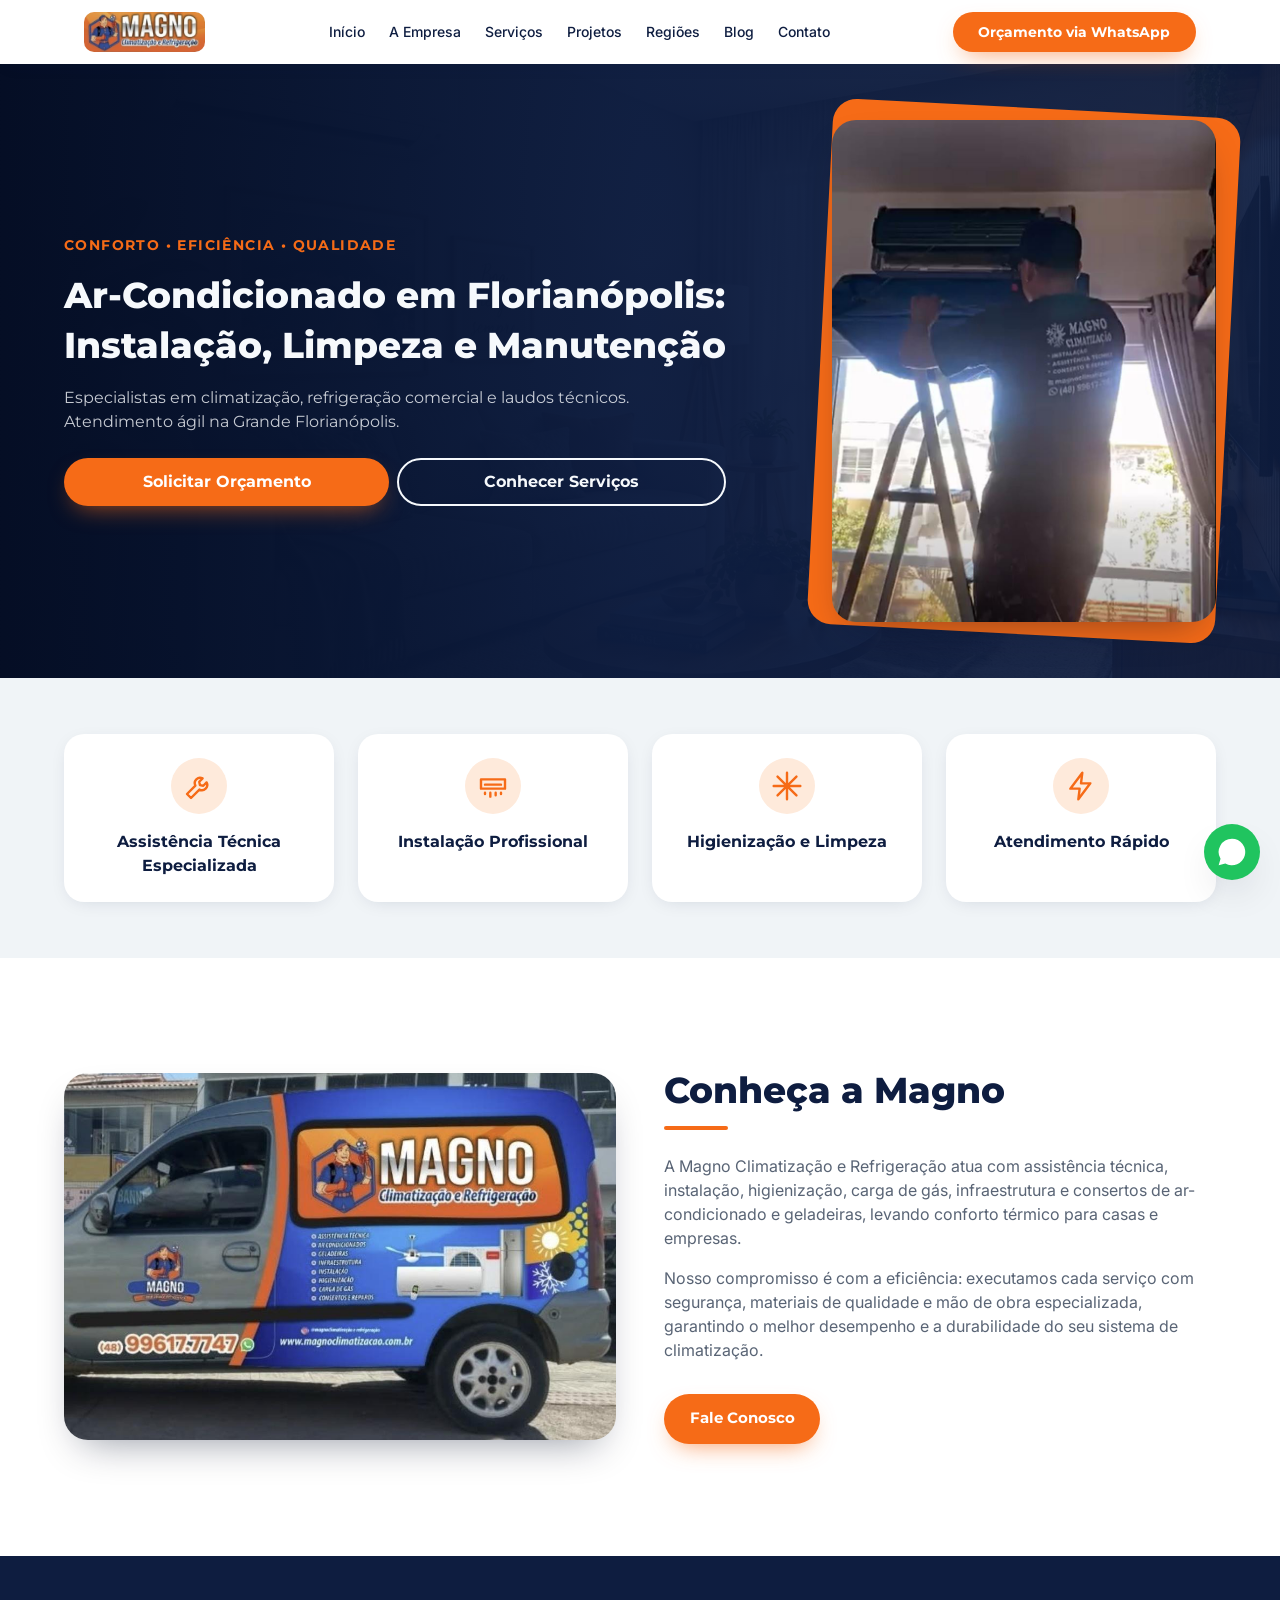
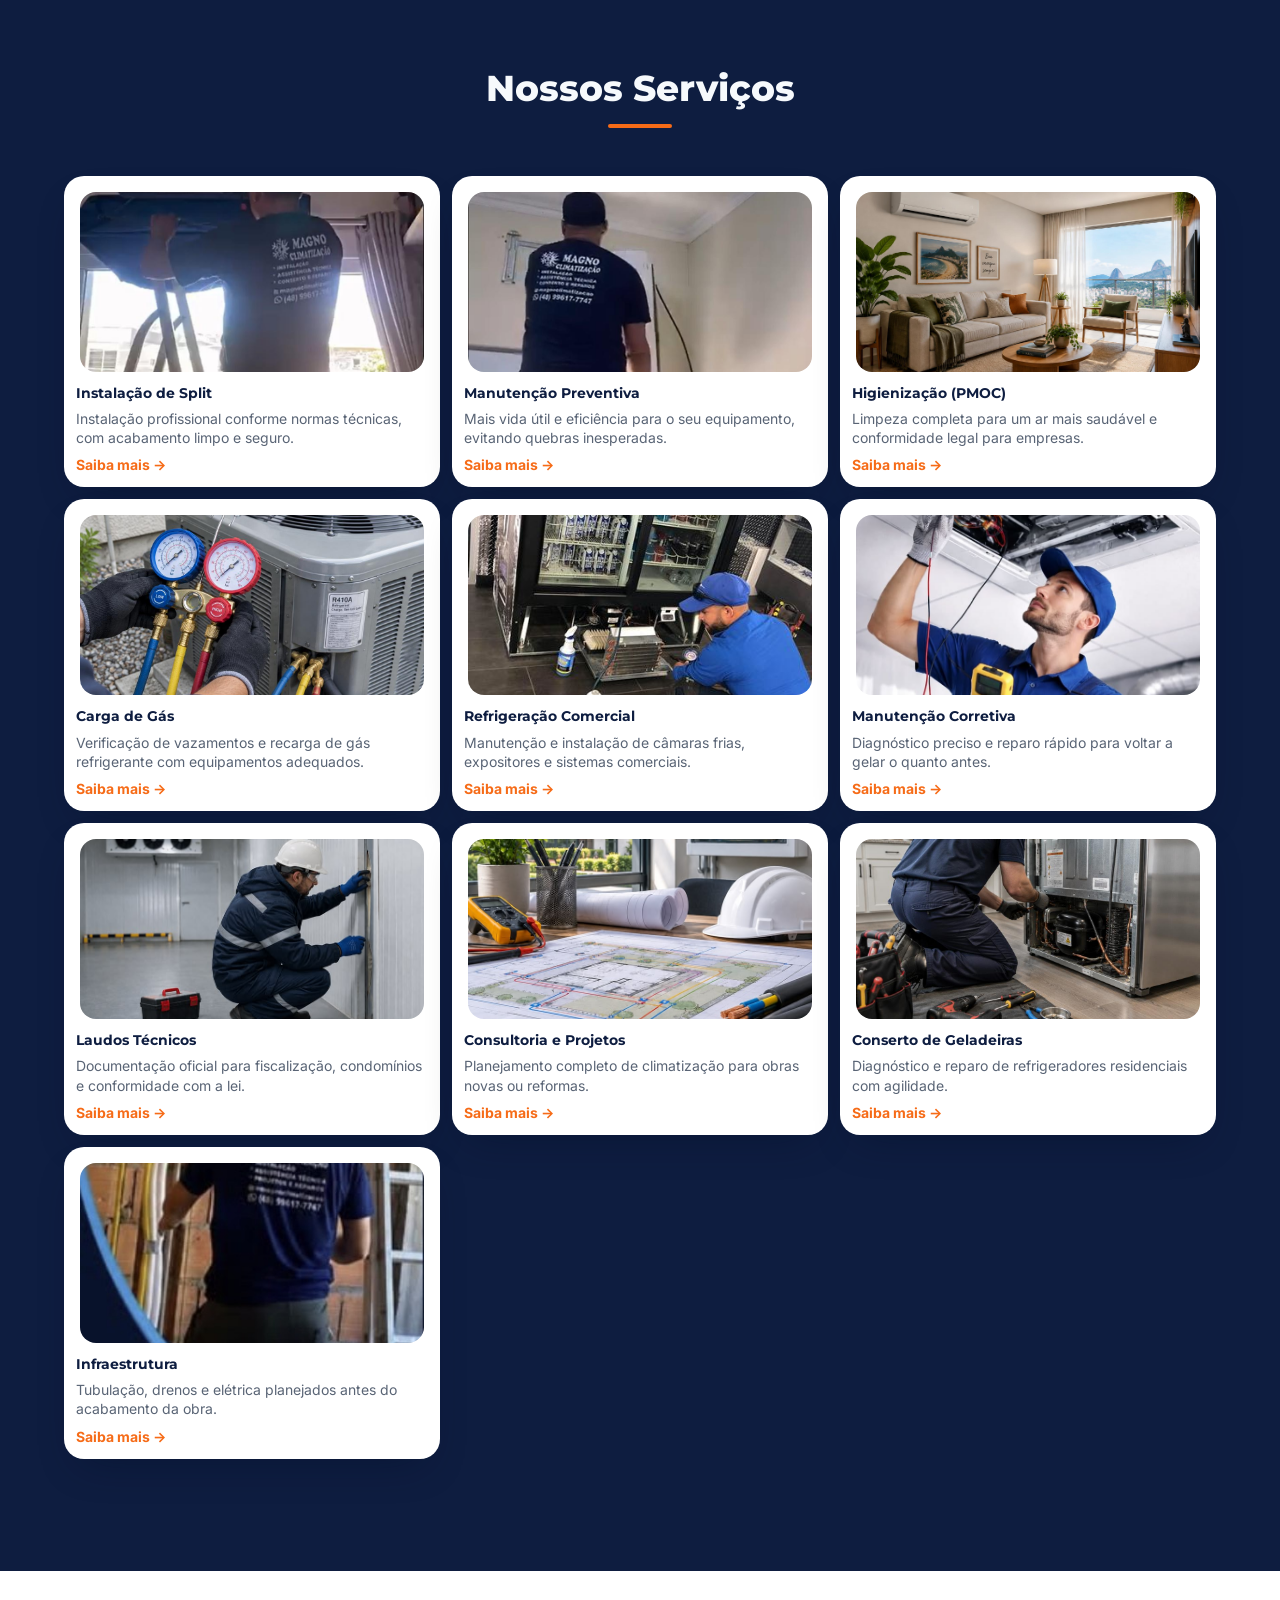
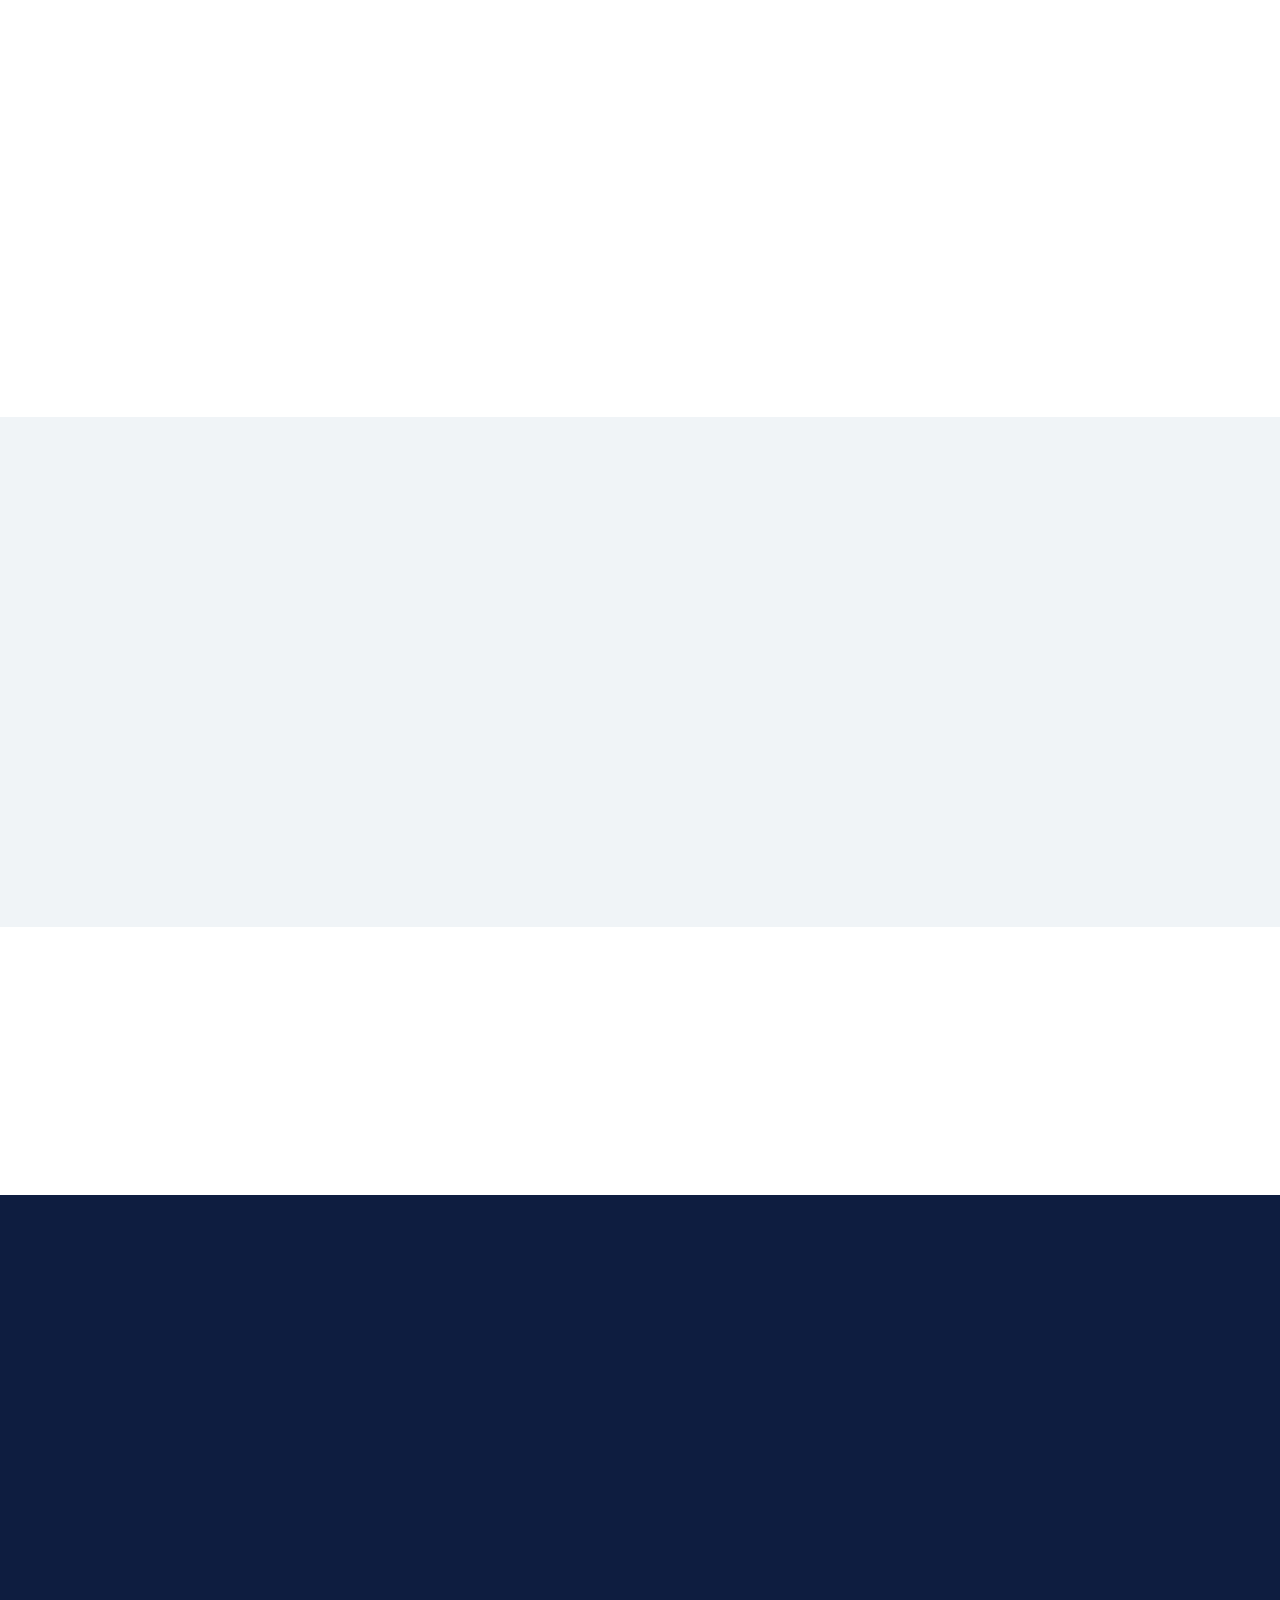
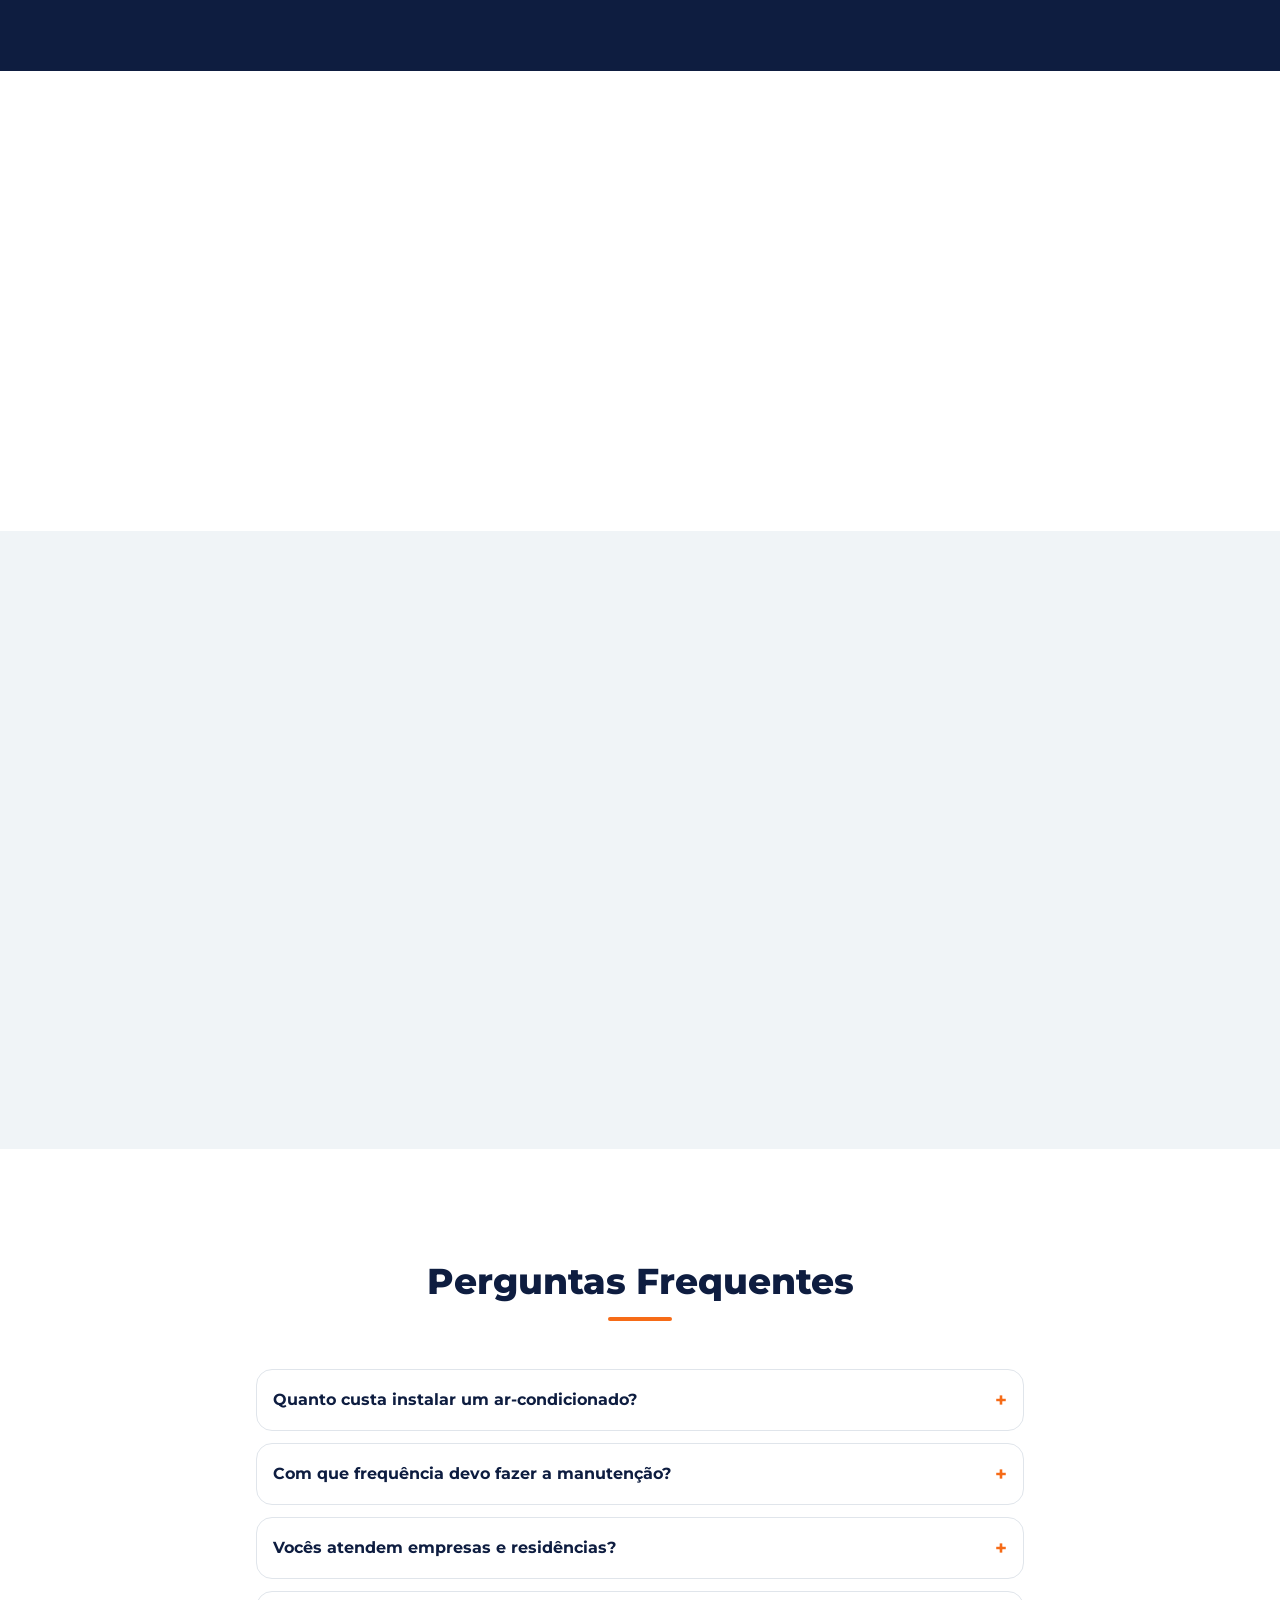
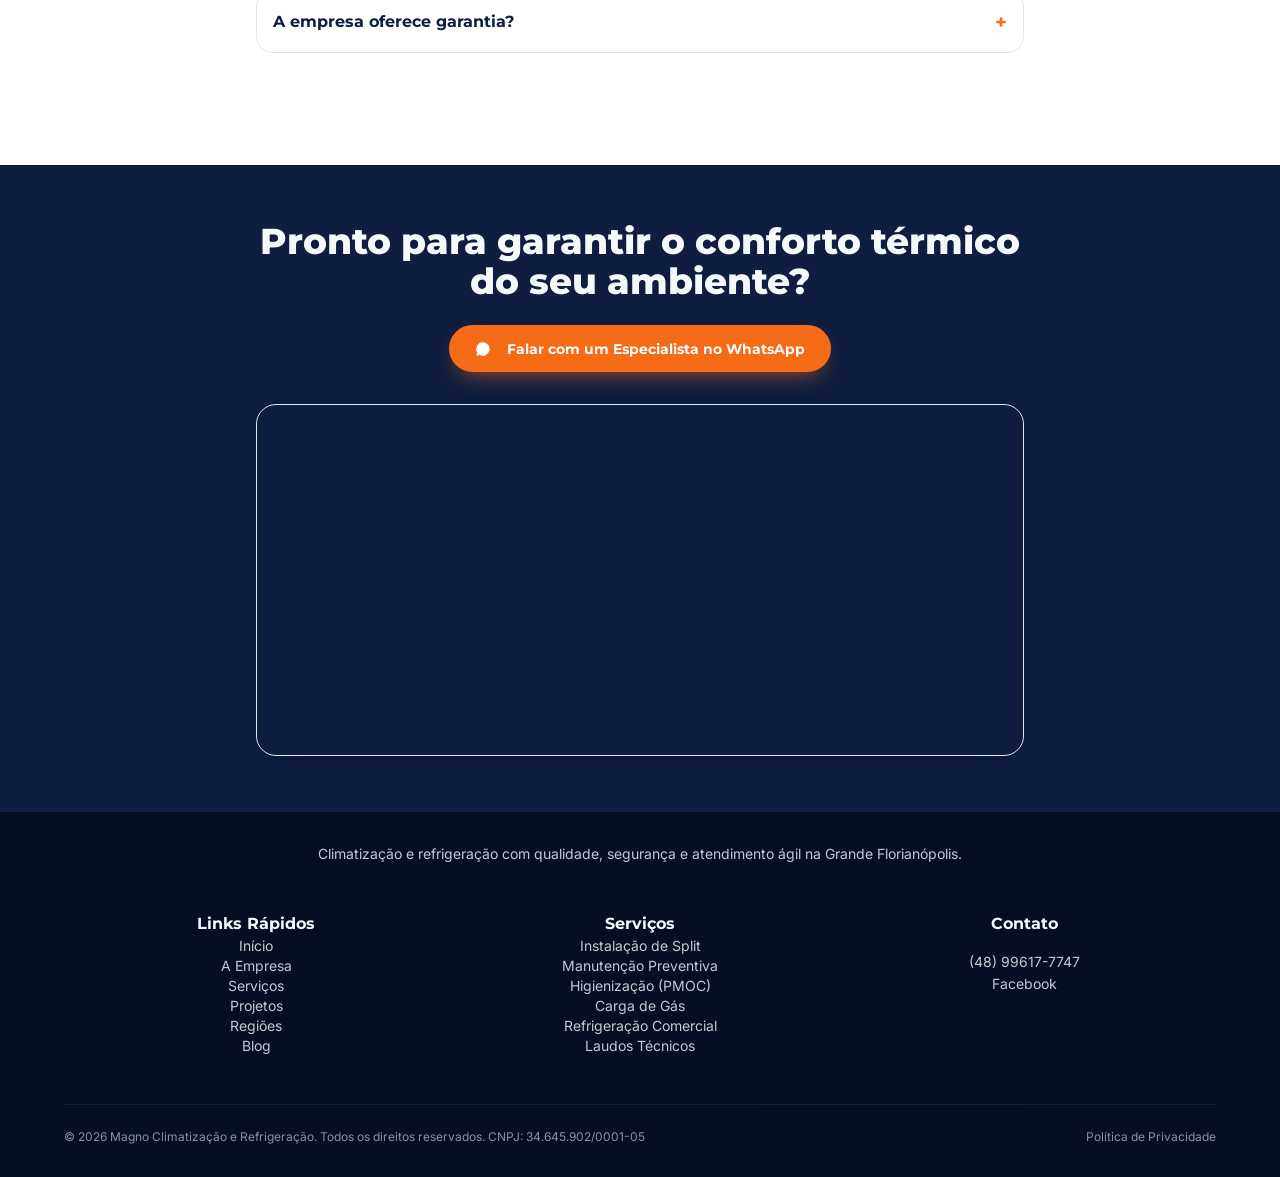
==== commit 04825df7: "novos serv. add + cnpj + maps" ====
--- a/index.html
+++ b/index.html
@@ -5,28 +5,40 @@
   <meta content="width=device-width,initial-scale=1" name="viewport" />
   <title>Ar-Condicionado em Florianópolis | Magno Climatização e Refrigeração</title>
   <meta content="Magno Climatização e Refrigeração" property="og:site_name" />
-  <meta content="Instalação, manutenção preventiva e higienização de ar-condicionado para residências e empresas na Grande Florianópolis. Orçamento pelo WhatsApp (48) 99617-7747." name="description" />
+  <meta content="Instalação, manutenção preventiva, refrigeração comercial e higienização de ar-condicionado em Florianópolis. Orçamento rápido pelo WhatsApp (48) 99617-7747." name="description" />
   <meta content="Ar-Condicionado em Florianópolis | Magno Climatização" property="og:title" />
-  <meta content="Instalação, manutenção preventiva e higienização de ar-condicionado para residências e empresas na Grande Florianópolis. Orçamento pelo WhatsApp (48) 99617-7747." property="og:description" />
   <meta content="website" property="og:type" />
-  <meta content="summary_large_image" name="twitter:card" />
   <link href="https://fonts.googleapis.com/css2?family=Inter:wght@400;500&family=Montserrat:wght@600;700;800&display=swap" rel="stylesheet" />
-  <link href="css/style.css" rel="stylesheet" />
-  <link href="favicon.ico" rel="icon" />
-
-  <!-- CSS MANUAL PARA FORÇAR AS ALTERAÇÕES NO DESKTOP E MOBILE -->
+  
+  <!-- CSS ATUALIZADO COM MAPA E RODAPÉ LIMPO -->
   <style>
-    /* Hero */
+    /* ... (Mantenha todo o seu CSS anterior aqui) ... */
+
+    /* NOVA REGRA: Limitar altura das imagens de serviço no Desktop */
     @media (min-width: 1024px) {
-      .hero-grid { display: grid; grid-template-columns: 1fr 1fr; gap: 4rem; align-items: center; }
-      .hero-image-container { margin-left: auto; margin-right: 0; }
-    }
-
-    /* Projetos */
+      #servicos article img {
+        max-height: 180px !important;
+        width: 100%;
+        object-fit: cover;
+      }
+    }
+
+    /* Ajuste para mobile continuar bonito */
+    @media (max-width: 1023px) {
+      #servicos article img {
+        max-height: 160px;
+        width: 100%;
+        object-fit: cover;
+      }
+    }
+
+    /* Grid de Serviços: Forçar 3 colunas no desktop mesmo com mais itens */
     @media (min-width: 1024px) {
-      .galeria-fotos { display: grid; grid-template-columns: repeat(6, 1fr); gap: 1rem; }
-    }
-
+      #servicos .grid {
+        grid-template-columns: repeat(3, 1fr);
+      }
+    }
+    
     /* Dicas e Conteúdo - 4 imagens lado a lado e menores */
     .dicas-container {
       display: grid;
@@ -44,43 +56,82 @@
       .dicas-container { grid-template-columns: repeat(4, 1fr); }
     }
 
-    /* Como Trabalhamos: margem do título no mobile */
+    /* ============================================================
+       CORREÇÕES ESPECÍFICAS SOLICITADAS (RODAPÉ E HERO)
+       ============================================================ */
+
+    /* 1. HERO DESKTOP: Texto à esquerda, Imagem à direita */
+    @media (min-width: 1024px) {
+      .hero-grid {
+        display: grid;
+        grid-template-columns: 1.2fr 0.8fr;
+        gap: 3rem;
+        align-items: center;
+      }
+      .hero-image-container {
+        margin-left: auto;
+        margin-right: 0;
+      }
+    }
+
+    /* 2. RODAPÉ DESKTOP: Alinhar Contato na mesma linha dos outros */
+    @media (min-width: 768px) {
+      .footer-top-text {
+        padding-top: 2rem;
+        margin-bottom: 1rem;
+      }
+      footer .col-span-2.md\:col-span-1 {
+        margin-top: 0 !important;
+        padding-top: 0 !important;
+      }
+    }
+
+    /* 3. RODAPÉ MOBILE: Layout corrigido e COMPACTO */
     @media (max-width: 767px) {
-      #como-trabalhamos li h3 { margin-top: 0.75rem; }
-    }
-    @media (min-width: 768px) {
-      #como-trabalhamos li h3 { margin-top: 1.25rem; }
-    }
-
-    /* Força o contato a centralizar no celular */
-    @media (max-width: 767px) {
-      .contato-wrapper {
+      /* Força a coluna de contato a ocupar toda a largura abaixo das outras duas */
+      footer .col-span-2.md\:col-span-1 {
+        grid-column: span 2 / span 2 !important; 
+        width: 100% !important;
+        margin-top: 1.5rem !important; /* Reduzido para ficar mais junto */
+        padding-top: 1rem !important;
+        border-top: 1px solid rgba(255,255,255,0.1);
+      }
+      
+      /* Centraliza o título */
+      .contato-wrapper h3 {
+        text-align: center !important;
+        width: 100%;
+        margin-bottom: 0.5rem !important; /* Título bem colado nos links */
+      }
+      
+      /* AJUSTE PRINCIPAL: Deixar tudo MUITO junto (Compacto) */
+      .contato-wrapper ul {
         display: flex !important;
         flex-direction: column !important;
         align-items: center !important;
         justify-content: center !important;
         width: 100% !important;
-        text-align: center !important;
-      }
-      .contato-wrapper ul {
-        width: 100% !important;
-        text-align: center !important;
-        display: flex;
-        flex-direction: column;
-        align-items: center;
-      }
+        gap: 0.1rem !important; /* Espaço mínimo entre linhas */
+        line-height: 1.3 !important;
+      }
+
+      .contato-wrapper li {
+        width: 100%;
+        text-align: center;
+        margin-bottom: 0.1rem; /* Mínimo respiro */
+      }
+
       .contato-wrapper a {
-        word-break: break-all !important;
         display: inline-block;
-        max-width: 90%;
-      }
-    }
-
-    /* Rodapé */
-    @media (min-width: 768px) {
-      .footer-top-text { padding-top: 1.5rem; }
+        white-space: nowrap; 
+        overflow: hidden;
+        text-overflow: ellipsis;
+        max-width: 100%;
+      }
     }
   </style>
+  
+  <link href="css/style.css" rel="stylesheet" />
 </head>
 
 <body class="bg-background text-foreground">
@@ -90,7 +141,6 @@
       <a aria-label="Magno Climatização — início" href="index.html">
         <img alt="Logo Magno Climatização e Refrigeração" class="h-10 md:h-12 w-auto rounded-md" height="190" src="img/logo.png" width="576"/>
       </a>
-
       <nav aria-label="Menu principal" class="hidden lg:block">
         <ul class="flex gap-6 text-sm font-medium text-navy">
           <li><a class="transition-colors hover:text-primary" href="#inicio">Início</a></li>
@@ -102,18 +152,15 @@
           <li><a class="transition-colors hover:text-primary" href="#contato">Contato</a></li>
         </ul>
       </nav>
-
       <a class="btn btn-cta hidden !py-2.5 text-sm lg:inline-flex" href="https://wa.me/5548996177747?text=Ol%C3%A1!%20Gostaria%20de%20um%20or%C3%A7amento." rel="noopener" target="_blank">
         Orçamento via WhatsApp
       </a>
-
       <button aria-expanded="false" aria-label="Abrir menu" class="p-2 text-navy lg:hidden">
         <svg aria-hidden="true" class="h-8 w-8" fill="none" stroke="currentColor" stroke-linecap="round" stroke-linejoin="round" stroke-width="1.8" viewbox="0 0 24 24">
           <path d="M4 7h16M4 12h16M4 17h16"></path>
         </svg>
       </button>
     </div>
-
     <nav aria-label="Menu mobile" class="border-t px-5 pb-5 lg:hidden" hidden id="mobile-nav">
       <ul class="flex flex-col py-2 font-medium text-navy">
         <li><a class="block py-3" href="#inicio">Início</a></li>
@@ -131,38 +178,22 @@
   </header>
 
   <main>
-
-        <!-- HERO / INÍCIO -->
+    <!-- HERO / INÍCIO -->
     <section class="relative overflow-hidden bg-navy px-5 py-14 lg:py-28" id="inicio">
       <img alt="" class="absolute inset-0 h-full w-full object-cover opacity-20" height="912" src="img/ambiente.jpg" width="1600"/>
       <div class="absolute inset-0 bg-gradient-to-r from-navy-deep via-navy/90 to-navy/60"></div>
-
+      
       <div class="relative mx-auto max-w-6xl hero-grid">
-        <!-- Textos (Esquerda) -->
         <div class="max-w-xl">
-          <p class="mb-4 font-display text-sm font-bold uppercase tracking-widest text-primary">
-            Conforto • Eficiência • Qualidade
-          </p>
-
-          <h1 class="text-2xl font-extrabold leading-snug text-navy-foreground sm:text-3xl md:text-4xl lg:text-[3.25rem] lg:leading-[1.15]">
-            Ar-Condicionado em Florianópolis: Instalação, Limpeza e Manutenção
-          </h1>
-
-          <h2 class="mt-4 text-base font-normal leading-relaxed text-navy-foreground/80 md:mt-6 md:text-lg">
-            Especialistas em climatização e refrigeração. Atendemos residências e empresas com instalação de split, higienização (PMOC), carga de gás e conserto de geladeiras. Atendimento ágil na Grande Florianópolis.
-          </h2>
-
+          <p class="mb-4 font-display text-sm font-bold uppercase tracking-widest text-primary">Conforto • Eficiência • Qualidade</p>
+          <h1 class="text-2xl font-extrabold leading-snug text-navy-foreground sm:text-3xl md:text-4xl lg:text-[3.25rem] lg:leading-[1.15]">Ar-Condicionado em Florianópolis: Instalação, Limpeza e Manutenção</h1>
+          <h2 class="mt-4 text-base font-normal leading-relaxed text-navy-foreground/80 md:mt-6 md:text-lg">Especialistas em climatização, refrigeração comercial e laudos técnicos. Atendimento ágil na Grande Florianópolis.</h2>
           <div class="mt-6 flex flex-row flex-nowrap gap-2 md:mt-8 md:gap-4">
-            <a class="btn btn-cta !px-4 !py-2.5 text-xs md:!px-6 md:!py-3 md:text-base flex-1 md:flex-none justify-center" href="https://wa.me/5548996177747?text=Ol%C3%A1!%20Gostaria%20de%20um%20or%C3%A7amento." rel="noopener" target="_blank">
-              Solicitar Orçamento
-            </a>
-            <a class="btn btn-outline-light !px-4 !py-2.5 text-xs md:!px-6 md:!py-3 md:text-base flex-1 md:flex-none justify-center" href="#servicos">
-              Conhecer Serviços
-            </a>
+            <a class="btn btn-cta !px-4 !py-2.5 text-xs md:!px-6 md:!py-3 md:text-base flex-1 md:flex-none justify-center" href="https://wa.me/5548996177747?text=Ol%C3%A1!%20Gostaria%20de%20um%20or%C3%A7amento." rel="noopener" target="_blank">Solicitar Orçamento</a>
+            <a class="btn btn-outline-light !px-4 !py-2.5 text-xs md:!px-6 md:!py-3 md:text-base flex-1 md:flex-none justify-center" href="#servicos">Conhecer Serviços</a>
           </div>
         </div>
-
-        <!-- Imagem do Técnico (Direita) -->
+        
         <div class="relative w-full max-w-xs sm:max-w-sm mx-auto mt-8 sm:mt-0 hero-image-container">
           <div class="absolute -inset-3 rotate-3 rounded-3xl bg-primary"></div>
           <img alt="Técnico da Magno instalando ar-condicionado split" class="relative aspect-[16/11] w-full rounded-3xl object-cover object-top shadow-card sm:aspect-[4/5]" height="1024" src="img/tecnico-split.jpg" width="784"/>
@@ -175,33 +206,25 @@
       <div class="reveal mx-auto grid max-w-6xl grid-cols-2 gap-6 md:grid-cols-4">
         <div class="flex flex-col items-center rounded-2xl bg-card p-6 text-center shadow-soft">
           <span class="mb-4 grid h-14 w-14 place-items-center rounded-full bg-accent text-primary">
-            <svg aria-hidden="true" class="h-8 w-8" fill="none" stroke="currentColor" stroke-linecap="round" stroke-linejoin="round" stroke-width="1.8" viewbox="0 0 24 24">
-              <path d="M14.7 6.3a4 4 0 0 0-5.4 5.4L3 18l3 3 6.3-6.3a4 4 0 0 0 5.4-5.4l-2.5 2.5-2.5-.5-.5-2.5z"></path>
-            </svg>
+            <svg aria-hidden="true" class="h-8 w-8" fill="none" stroke="currentColor" stroke-linecap="round" stroke-linejoin="round" stroke-width="1.8" viewbox="0 0 24 24"><path d="M14.7 6.3a4 4 0 0 0-5.4 5.4L3 18l3 3 6.3-6.3a4 4 0 0 0 5.4-5.4l-2.5 2.5-2.5-.5-.5-2.5z"></path></svg>
           </span>
           <h3 class="text-sm font-bold text-navy md:text-base">Assistência Técnica Especializada</h3>
         </div>
         <div class="flex flex-col items-center rounded-2xl bg-card p-6 text-center shadow-soft">
           <span class="mb-4 grid h-14 w-14 place-items-center rounded-full bg-accent text-primary">
-            <svg aria-hidden="true" class="h-8 w-8" fill="none" stroke="currentColor" stroke-linecap="round" stroke-linejoin="round" stroke-width="1.8" viewbox="0 0 24 24">
-              <path d="M3 7h18v7H3zM6 17v1M10 17v3M14 17v2M18 17v1M6 11h12"></path>
-            </svg>
+            <svg aria-hidden="true" class="h-8 w-8" fill="none" stroke="currentColor" stroke-linecap="round" stroke-linejoin="round" stroke-width="1.8" viewbox="0 0 24 24"><path d="M3 7h18v7H3zM6 17v1M10 17v3M14 17v2M18 17v1M6 11h12"></path></svg>
           </span>
           <h3 class="text-sm font-bold text-navy md:text-base">Instalação Profissional</h3>
         </div>
         <div class="flex flex-col items-center rounded-2xl bg-card p-6 text-center shadow-soft">
           <span class="mb-4 grid h-14 w-14 place-items-center rounded-full bg-accent text-primary">
-            <svg aria-hidden="true" class="h-8 w-8" fill="none" stroke="currentColor" stroke-linecap="round" stroke-linejoin="round" stroke-width="1.8" viewbox="0 0 24 24">
-              <path d="M12 2v20M4.9 4.9l14.2 14.2M2 12h20M4.9 19.1L19.1 4.9"></path>
-            </svg>
+            <svg aria-hidden="true" class="h-8 w-8" fill="none" stroke="currentColor" stroke-linecap="round" stroke-linejoin="round" stroke-width="1.8" viewbox="0 0 24 24"><path d="M12 2v20M4.9 4.9l14.2 14.2M2 12h20M4.9 19.1L19.1 4.9"></path></svg>
           </span>
           <h3 class="text-sm font-bold text-navy md:text-base">Higienização e Limpeza</h3>
         </div>
         <div class="flex flex-col items-center rounded-2xl bg-card p-6 text-center shadow-soft">
           <span class="mb-4 grid h-14 w-14 place-items-center rounded-full bg-accent text-primary">
-            <svg aria-hidden="true" class="h-8 w-8" fill="none" stroke="currentColor" stroke-linecap="round" stroke-linejoin="round" stroke-width="1.8" viewbox="0 0 24 24">
-              <path d="M13 2L4 14h7l-1 8 9-12h-7z"></path>
-            </svg>
+            <svg aria-hidden="true" class="h-8 w-8" fill="none" stroke="currentColor" stroke-linecap="round" stroke-linejoin="round" stroke-width="1.8" viewbox="0 0 24 24"><path d="M13 2L4 14h7l-1 8 9-12h-7z"></path></svg>
           </span>
           <h3 class="text-sm font-bold text-navy md:text-base">Atendimento Rápido</h3>
         </div>
@@ -216,21 +239,15 @@
           <div>
             <h2 class="text-3xl font-extrabold text-navy md:text-4xl">Conheça a Magno</h2>
             <span class="mt-4 block h-1 w-16 rounded-full bg-primary"></span>
-            <p class="mt-6 text-muted-foreground">
-              A Magno Climatização e Refrigeração atua com assistência técnica, instalação, higienização, carga de gás, infraestrutura e consertos de ar-condicionado e geladeiras, levando conforto térmico para casas e empresas.
-            </p>
-            <p class="mt-4 text-muted-foreground">
-              Nosso compromisso é com a eficiência: executamos cada serviço com segurança, materiais de qualidade e mão de obra especializada, garantindo o melhor desempenho e a durabilidade do seu sistema de climatização.
-            </p>
-            <a class="btn btn-cta mt-8" href="https://wa.me/5548996177747?text=Ol%C3%A1!%20Gostaria%20de%20um%20or%C3%A7amento." rel="noopener" target="_blank">
-              Fale Conosco
-            </a>
+            <p class="mt-6 text-muted-foreground">A Magno Climatização e Refrigeração atua com assistência técnica, instalação, higienização, carga de gás, infraestrutura e consertos de ar-condicionado e geladeiras, levando conforto térmico para casas e empresas.</p>
+            <p class="mt-4 text-muted-foreground">Nosso compromisso é com a eficiência: executamos cada serviço com segurança, materiais de qualidade e mão de obra especializada, garantindo o melhor desempenho e a durabilidade do seu sistema de climatização.</p>
+            <a class="btn btn-cta mt-8" href="https://wa.me/5548996177747?text=Ol%C3%A1!%20Gostaria%20de%20um%20or%C3%A7amento." rel="noopener" target="_blank">Fale Conosco</a>
           </div>
         </div>
       </div>
     </section>
 
-    <!-- SERVIÇOS -->
+       <!-- SERVIÇOS -->
     <section class="px-5 py-20 md:py-28 bg-navy" id="servicos">
       <div class="reveal mx-auto max-w-6xl">
         <h2 class="mb-12 text-center text-3xl font-extrabold md:text-4xl text-navy-foreground">
@@ -239,71 +256,127 @@
         </h2>
 
         <div class="grid grid-cols-2 gap-3 md:gap-6 lg:grid-cols-3 lg:gap-8">
-          <article class="group overflow-hidden rounded-2xl bg-card shadow-card flex flex-col">
-            <div class="overflow-hidden w-full flex justify-center pt-4 px-4">
-              <img alt="Instalação de Split" class="h-auto w-full max-h-[160px] object-cover rounded-xl transition-transform duration-500 group-hover:scale-105" loading="lazy" src="img/tecnico-split.jpg"/>
+          
+          <!-- Card 1: Instalação de Split -->
+          <article class="group overflow-hidden rounded-2xl bg-card shadow-card flex flex-col">
+            <div class="overflow-hidden w-full flex justify-center pt-4 px-4">
+              <img alt="Instalação de Split" class="h-auto w-full object-cover rounded-xl transition-transform duration-500 group-hover:scale-105" loading="lazy" src="img/tecnico-split.jpg"/>
             </div>
             <div class="p-3 md:p-5 flex-1 flex flex-col">
               <h3 class="text-sm font-bold leading-snug text-navy md:text-lg">Instalação de Split</h3>
               <p class="mt-1.5 text-xs leading-snug text-muted-foreground md:mt-2 md:text-sm flex-1">Instalação profissional conforme normas técnicas, com acabamento limpo e seguro.</p>
-              <a class="mt-2 inline-block text-xs font-bold text-primary hover:underline md:mt-3 md:text-sm" href="https://wa.me/5548996177747?text=Ol%C3%A1!%20Gostaria%20de%20um%20or%C3%A7amento." rel="noopener" target="_blank">Saiba mais →</a>
+              <a class="mt-2 inline-block text-xs font-bold text-primary hover:underline md:mt-3 md:text-sm" href="https://wa.me/5548996177747?text=Ol%C3%A1!%20Gostaria%20de%20um%20or%C3%A7amento%20para%20instala%C3%A7%C3%A3o%20de%20split." rel="noopener" target="_blank">Saiba mais →</a>
             </div>
           </article>
           
-          <article class="group overflow-hidden rounded-2xl bg-card shadow-card flex flex-col">
-            <div class="overflow-hidden w-full flex justify-center pt-4 px-4">
-              <img alt="Manutenção Preventiva" class="h-auto w-full max-h-[160px] object-cover rounded-xl transition-transform duration-500 group-hover:scale-105" loading="lazy" src="img/instalacao.jpg"/>
+          <!-- Card 2: Manutenção Preventiva -->
+          <article class="group overflow-hidden rounded-2xl bg-card shadow-card flex flex-col">
+            <div class="overflow-hidden w-full flex justify-center pt-4 px-4">
+              <img alt="Manutenção Preventiva" class="h-auto w-full object-cover rounded-xl transition-transform duration-500 group-hover:scale-105" loading="lazy" src="img/instalacao.jpg"/>
             </div>
             <div class="p-3 md:p-5 flex-1 flex flex-col">
               <h3 class="text-sm font-bold leading-snug text-navy md:text-lg">Manutenção Preventiva</h3>
               <p class="mt-1.5 text-xs leading-snug text-muted-foreground md:mt-2 md:text-sm flex-1">Mais vida útil e eficiência para o seu equipamento, evitando quebras inesperadas.</p>
-              <a class="mt-2 inline-block text-xs font-bold text-primary hover:underline md:mt-3 md:text-sm" href="https://wa.me/5548996177747?text=Ol%C3%A1!%20Gostaria%20de%20um%20or%C3%A7amento." rel="noopener" target="_blank">Saiba mais →</a>
-            </div>
-          </article>
-
-          <article class="group overflow-hidden rounded-2xl bg-card shadow-card flex flex-col">
-            <div class="overflow-hidden w-full flex justify-center pt-4 px-4">
-              <img alt="Higienização (PMOC)" class="h-auto w-full max-h-[160px] object-cover rounded-xl transition-transform duration-500 group-hover:scale-105" loading="lazy" src="img/ambiente.jpg"/>
+              <a class="mt-2 inline-block text-xs font-bold text-primary hover:underline md:mt-3 md:text-sm" href="https://wa.me/5548996177747?text=Ol%C3%A1!%20Gostaria%20de%20um%20or%C3%A7amento%20para%20manuten%C3%A7%C3%A3o%20preventiva." rel="noopener" target="_blank">Saiba mais →</a>
+            </div>
+          </article>
+
+          <!-- Card 3: Higienização (PMOC) -->
+          <article class="group overflow-hidden rounded-2xl bg-card shadow-card flex flex-col">
+            <div class="overflow-hidden w-full flex justify-center pt-4 px-4">
+              <img alt="Higienização (PMOC)" class="h-auto w-full object-cover rounded-xl transition-transform duration-500 group-hover:scale-105" loading="lazy" src="img/ambiente.jpg"/>
             </div>
             <div class="p-3 md:p-5 flex-1 flex flex-col">
               <h3 class="text-sm font-bold leading-snug text-navy md:text-lg">Higienização (PMOC)</h3>
-              <p class="mt-1.5 text-xs leading-snug text-muted-foreground md:mt-2 md:text-sm flex-1">Limpeza completa para um ar mais saudável e conformidade para empresas.</p>
-              <a class="mt-2 inline-block text-xs font-bold text-primary hover:underline md:mt-3 md:text-sm" href="https://wa.me/5548996177747?text=Ol%C3%A1!%20Gostaria%20de%20um%20or%C3%A7amento." rel="noopener" target="_blank">Saiba mais →</a>
-            </div>
-          </article>
-
-          <article class="group overflow-hidden rounded-2xl bg-card shadow-card flex flex-col">
-            <div class="overflow-hidden w-full flex justify-center pt-4 px-4">
-              <img alt="Carga de Gás" class="h-auto w-full max-h-[160px] object-cover rounded-xl transition-transform duration-500 group-hover:scale-105" loading="lazy" src="img/carga-gas.jpg"/>
+              <p class="mt-1.5 text-xs leading-snug text-muted-foreground md:mt-2 md:text-sm flex-1">Limpeza completa para um ar mais saudável e conformidade legal para empresas.</p>
+              <a class="mt-2 inline-block text-xs font-bold text-primary hover:underline md:mt-3 md:text-sm" href="https://wa.me/5548996177747?text=Ol%C3%A1!%20Gostaria%20de%20um%20or%C3%A7amento%20para%20higieniza%C3%A7%C3%A3o%20PMOC." rel="noopener" target="_blank">Saiba mais →</a>
+            </div>
+          </article>
+
+          <!-- Card 4: Carga de Gás -->
+          <article class="group overflow-hidden rounded-2xl bg-card shadow-card flex flex-col">
+            <div class="overflow-hidden w-full flex justify-center pt-4 px-4">
+              <img alt="Carga de Gás Refrigerante" class="h-auto w-full object-cover rounded-xl transition-transform duration-500 group-hover:scale-105" loading="lazy" src="img/carga-gas.jpg"/>
             </div>
             <div class="p-3 md:p-5 flex-1 flex flex-col">
               <h3 class="text-sm font-bold leading-snug text-navy md:text-lg">Carga de Gás</h3>
               <p class="mt-1.5 text-xs leading-snug text-muted-foreground md:mt-2 md:text-sm flex-1">Verificação de vazamentos e recarga de gás refrigerante com equipamentos adequados.</p>
-              <a class="mt-2 inline-block text-xs font-bold text-primary hover:underline md:mt-3 md:text-sm" href="https://wa.me/5548996177747?text=Ol%C3%A1!%20Gostaria%20de%20um%20or%C3%A7amento." rel="noopener" target="_blank">Saiba mais →</a>
-            </div>
-          </article>
-
-          <article class="group overflow-hidden rounded-2xl bg-card shadow-card flex flex-col">
-            <div class="overflow-hidden w-full flex justify-center pt-4 px-4">
-              <img alt="Conserto de Geladeiras" class="h-auto w-full max-h-[160px] object-cover rounded-xl transition-transform duration-500 group-hover:scale-105" loading="lazy" src="img/geladeira.jpg"/>
+              <a class="mt-2 inline-block text-xs font-bold text-primary hover:underline md:mt-3 md:text-sm" href="https://wa.me/5548996177747?text=Ol%C3%A1!%20Preciso%20de%20carga%20de%20g%C3%A1s%20no%20ar-condicionado." rel="noopener" target="_blank">Saiba mais →</a>
+            </div>
+          </article>
+
+          <!-- NOVO Card 5: Refrigeração Comercial (Imagem Nova) -->
+          <article class="group overflow-hidden rounded-2xl bg-card shadow-card flex flex-col">
+            <div class="overflow-hidden w-full flex justify-center pt-4 px-4">
+              <img alt="Refrigeração Comercial" class="h-auto w-full object-cover rounded-xl transition-transform duration-500 group-hover:scale-105" loading="lazy" src="img/refrigeracao%20comercial.jpg"/>
+            </div>
+            <div class="p-3 md:p-5 flex-1 flex flex-col">
+              <h3 class="text-sm font-bold leading-snug text-navy md:text-lg">Refrigeração Comercial</h3>
+              <p class="mt-1.5 text-xs leading-snug text-muted-foreground md:mt-2 md:text-sm flex-1">Manutenção e instalação de câmaras frias, expositores e sistemas comerciais.</p>
+              <a class="mt-2 inline-block text-xs font-bold text-primary hover:underline md:mt-3 md:text-sm" href="https://wa.me/5548996177747?text=Ol%C3%A1!%20Gostaria%20de%20um%20or%C3%A7amento%20para%20refrigera%C3%A7%C3%A3o%20comercial." rel="noopener" target="_blank">Saiba mais →</a>
+            </div>
+          </article>
+
+          <!-- NOVO Card 6: Manutenção Corretiva (Imagem Nova) -->
+          <article class="group overflow-hidden rounded-2xl bg-card shadow-card flex flex-col">
+            <div class="overflow-hidden w-full flex justify-center pt-4 px-4">
+              <img alt="Manutenção Corretiva e Reparos" class="h-auto w-full object-cover rounded-xl transition-transform duration-500 group-hover:scale-105" loading="lazy" src="img/manutencao%20corretiva.jpg"/>
+            </div>
+            <div class="p-3 md:p-5 flex-1 flex flex-col">
+              <h3 class="text-sm font-bold leading-snug text-navy md:text-lg">Manutenção Corretiva</h3>
+              <p class="mt-1.5 text-xs leading-snug text-muted-foreground md:mt-2 md:text-sm flex-1">Diagnóstico preciso e reparo rápido para voltar a gelar o quanto antes.</p>
+              <a class="mt-2 inline-block text-xs font-bold text-primary hover:underline md:mt-3 md:text-sm" href="https://wa.me/5548996177747?text=Ol%C3%A1!%20Meu%20ar-condicionado%20parou%20de%20funcionar.%20Preciso%20de%20reparo." rel="noopener" target="_blank">Saiba mais →</a>
+            </div>
+          </article>
+
+          <!-- NOVO Card 7: Laudos Técnicos (Imagem Nova) -->
+          <article class="group overflow-hidden rounded-2xl bg-card shadow-card flex flex-col">
+            <div class="overflow-hidden w-full flex justify-center pt-4 px-4">
+              <img alt="Laudos Técnicos e PMOC" class="h-auto w-full object-cover rounded-xl transition-transform duration-500 group-hover:scale-105" loading="lazy" src="img/laudo%20tecnico.jpg"/>
+            </div>
+            <div class="p-3 md:p-5 flex-1 flex flex-col">
+              <h3 class="text-sm font-bold leading-snug text-navy md:text-lg">Laudos Técnicos</h3>
+              <p class="mt-1.5 text-xs leading-snug text-muted-foreground md:mt-2 md:text-sm flex-1">Documentação oficial para fiscalização, condomínios e conformidade com a lei.</p>
+              <a class="mt-2 inline-block text-xs font-bold text-primary hover:underline md:mt-3 md:text-sm" href="https://wa.me/5548996177747?text=Ol%C3%A1!%20Preciso%20de%20um%20laudo%20t%C3%A9cnico%20para%20meu%20ar-condicionado." rel="noopener" target="_blank">Saiba mais →</a>
+            </div>
+          </article>
+
+          <!-- NOVO Card 8: Consultoria e Projetos (Imagem Nova) -->
+          <article class="group overflow-hidden rounded-2xl bg-card shadow-card flex flex-col">
+            <div class="overflow-hidden w-full flex justify-center pt-4 px-4">
+              <img alt="Consultoria e Projetos de Climatização" class="h-auto w-full object-cover rounded-xl transition-transform duration-500 group-hover:scale-105" loading="lazy" src="img/consultoria%20e%20projetos.jpg"/>
+            </div>
+            <div class="p-3 md:p-5 flex-1 flex flex-col">
+              <h3 class="text-sm font-bold leading-snug text-navy md:text-lg">Consultoria e Projetos</h3>
+              <p class="mt-1.5 text-xs leading-snug text-muted-foreground md:mt-2 md:text-sm flex-1">Planejamento completo de climatização para obras novas ou reformas.</p>
+              <a class="mt-2 inline-block text-xs font-bold text-primary hover:underline md:mt-3 md:text-sm" href="https://wa.me/5548996177747?text=Ol%C3%A1!%20Gostaria%20de%20uma%20consultoria%20para%20projeto%20de%20climatiza%C3%A7%C3%A3o." rel="noopener" target="_blank">Saiba mais →</a>
+            </div>
+          </article>
+
+          <!-- Card 9: Conserto de Geladeiras -->
+          <article class="group overflow-hidden rounded-2xl bg-card shadow-card flex flex-col">
+            <div class="overflow-hidden w-full flex justify-center pt-4 px-4">
+              <img alt="Conserto de Geladeiras" class="h-auto w-full object-cover rounded-xl transition-transform duration-500 group-hover:scale-105" loading="lazy" src="img/geladeira.jpg"/>
             </div>
             <div class="p-3 md:p-5 flex-1 flex flex-col">
               <h3 class="text-sm font-bold leading-snug text-navy md:text-lg">Conserto de Geladeiras</h3>
               <p class="mt-1.5 text-xs leading-snug text-muted-foreground md:mt-2 md:text-sm flex-1">Diagnóstico e reparo de refrigeradores residenciais com agilidade.</p>
-              <a class="mt-2 inline-block text-xs font-bold text-primary hover:underline md:mt-3 md:text-sm" href="https://wa.me/5548996177747?text=Ol%C3%A1!%20Gostaria%20de%20um%20or%C3%A7amento." rel="noopener" target="_blank">Saiba mais →</a>
-            </div>
-          </article>
-
-          <article class="group overflow-hidden rounded-2xl bg-card shadow-card flex flex-col">
-            <div class="overflow-hidden w-full flex justify-center pt-4 px-4">
-              <img alt="Infraestrutura para Climatização" class="h-auto w-full max-h-[160px] object-cover rounded-xl transition-transform duration-500 group-hover:scale-105" loading="lazy" src="img/infra.jpg"/>
-            </div>
-            <div class="p-3 md:p-5 flex-1 flex flex-col">
-              <h3 class="text-sm font-bold leading-snug text-navy md:text-lg">Infraestrutura para Climatização</h3>
+              <a class="mt-2 inline-block text-xs font-bold text-primary hover:underline md:mt-3 md:text-sm" href="https://wa.me/5548996177747?text=Ol%C3%A1!%20Minha%20geladeira%20precisa%20de%20conserto." rel="noopener" target="_blank">Saiba mais →</a>
+            </div>
+          </article>
+
+          <!-- Card 10: Infraestrutura -->
+          <article class="group overflow-hidden rounded-2xl bg-card shadow-card flex flex-col">
+            <div class="overflow-hidden w-full flex justify-center pt-4 px-4">
+              <img alt="Infraestrutura para Climatização" class="h-auto w-full object-cover rounded-xl transition-transform duration-500 group-hover:scale-105" loading="lazy" src="img/infra.jpg"/>
+            </div>
+            <div class="p-3 md:p-5 flex-1 flex flex-col">
+              <h3 class="text-sm font-bold leading-snug text-navy md:text-lg">Infraestrutura</h3>
               <p class="mt-1.5 text-xs leading-snug text-muted-foreground md:mt-2 md:text-sm flex-1">Tubulação, drenos e elétrica planejados antes do acabamento da obra.</p>
-              <a class="mt-2 inline-block text-xs font-bold text-primary hover:underline md:mt-3 md:text-sm" href="https://wa.me/5548996177747?text=Ol%C3%A1!%20Gostaria%20de%20um%20or%C3%A7amento." rel="noopener" target="_blank">Saiba mais →</a>
-            </div>
-          </article>
+              <a class="mt-2 inline-block text-xs font-bold text-primary hover:underline md:mt-3 md:text-sm" href="https://wa.me/5548996177747?text=Ol%C3%A1!%20Gostaria%20de%20um%20or%C3%A7amento%20para%20infraestrutura%20de%20ar-condicionado." rel="noopener" target="_blank">Saiba mais →</a>
+            </div>
+          </article>
+
         </div>
       </div>
     </section>
@@ -315,7 +388,6 @@
           Como Trabalhamos
           <span class="mx-auto mt-4 block h-1 w-16 rounded-full bg-primary"></span>
         </h2>
-
         <ol class="grid grid-cols-2 gap-6 md:grid-cols-4 md:gap-8">
           <li class="relative flex flex-col items-center text-center">
             <span class="mx-auto grid h-10 w-10 shrink-0 aspect-square place-items-center rounded-full bg-navy font-display text-sm font-extrabold text-navy-foreground ring-2 ring-accent md:h-16 md:w-16 md:text-xl md:ring-4">01</span>
@@ -348,7 +420,6 @@
           Projetos Realizados
           <span class="mx-auto mt-4 block h-1 w-16 rounded-full bg-primary"></span>
         </h2>
-
         <div class="galeria-fotos grid grid-cols-2 gap-3 md:gap-4">
           <figure class="break-inside-avoid overflow-hidden rounded-xl shadow-soft md:rounded-2xl">
             <img alt="Instalação de split em apartamento" class="aspect-square w-full object-cover transition-transform duration-500 hover:scale-105" loading="lazy" src="img/tecnico-split.jpg"/>
@@ -397,7 +468,6 @@
           O que nossos clientes dizem
           <span class="mx-auto mt-4 block h-1 w-16 rounded-full bg-primary"></span>
         </h2>
-
         <div class="grid gap-4 md:grid-cols-3 md:gap-6">
           <figure class="rounded-2xl bg-card p-5 shadow-card md:p-7">
             <div aria-label="5 estrelas" class="text-base tracking-widest text-star md:text-xl">★★★★★</div>
@@ -425,7 +495,6 @@
           Regiões Atendidas
           <span class="mx-auto mt-4 block h-1 w-16 rounded-full bg-primary"></span>
         </h2>
-
         <ul class="grid grid-cols-2 gap-2 md:grid-cols-4 md:gap-3">
           <li class="h-full"><a class="relative flex h-full items-center justify-center gap-2 rounded-xl border px-6 py-2.5 text-center text-sm font-medium text-navy transition-colors hover:border-primary hover:text-primary md:p-4 md:text-base" href="https://wa.me/5548996177747?text=Ol%C3%A1!%20Vim%20pelo%20site%20e%20gostaria%20de%20um%20or%C3%A7amento.%20Estou%20na%20regi%C3%A3o%20Centro." rel="noopener" target="_blank"><span class="absolute left-2 text-[10px] text-primary md:left-3 md:text-sm">●</span>Centro</a></li>
           <li class="h-full"><a class="relative flex h-full items-center justify-center gap-2 rounded-xl border px-6 py-2.5 text-center text-sm font-medium text-navy transition-colors hover:border-primary hover:text-primary md:p-4 md:text-base" href="https://wa.me/5548996177747?text=Ol%C3%A1!%20Vim%20pelo%20site%20e%20gostaria%20de%20um%20or%C3%A7amento.%20Estou%20na%20regi%C3%A3o%20Campeche." rel="noopener" target="_blank"><span class="absolute left-2 text-[10px] text-primary md:left-3 md:text-sm">●</span>Campeche</a></li>
@@ -454,7 +523,6 @@
           Dicas de Ar-Condicionado e Refrigeração
           <span class="mx-auto mt-4 block h-1 w-16 rounded-full bg-primary"></span>
         </h2>
-
         <div class="dicas-container max-w-5xl mx-auto">
           <article class="group flex flex-col overflow-hidden rounded-xl bg-card shadow-soft transition-shadow hover:shadow-card">
             <div class="w-full overflow-hidden">
@@ -465,7 +533,6 @@
               <p class="mt-1.5 hidden text-[11px] leading-snug text-muted-foreground line-clamp-2 md:block">Fungos e bactérias acumulam nos filtros. Veja por que limpar regularmente protege sua saúde.</p>
             </div>
           </article>
-
           <article class="group flex flex-col overflow-hidden rounded-xl bg-card shadow-soft transition-shadow hover:shadow-card">
             <div class="w-full overflow-hidden">
               <img alt="Manutenção preventiva" class="dicas-img transition-transform duration-500 group-hover:scale-105" loading="lazy" src="img/instalacao.jpg"/>
@@ -475,7 +542,6 @@
               <p class="mt-1.5 hidden text-[11px] leading-snug text-muted-foreground line-clamp-2 md:block">Entenda a frequência ideal para manter o desempenho e economizar energia.</p>
             </div>
           </article>
-
           <article class="group flex flex-col overflow-hidden rounded-xl bg-card shadow-soft transition-shadow hover:shadow-card">
             <div class="w-full overflow-hidden">
               <img alt="Escolha de ar-condicionado" class="dicas-img transition-transform duration-500 group-hover:scale-105" loading="lazy" src="img/tecnico-split.jpg"/>
@@ -485,7 +551,6 @@
               <p class="mt-1.5 hidden text-[11px] leading-snug text-muted-foreground line-clamp-2 md:block">BTUs, tamanho do ambiente e incidência solar: o que considerar antes de comprar.</p>
             </div>
           </article>
-
           <article class="group flex flex-col overflow-hidden rounded-xl bg-card shadow-soft transition-shadow hover:shadow-card">
             <div class="w-full overflow-hidden">
               <img alt="Infraestrutura para climatização" class="dicas-img transition-transform duration-500 group-hover:scale-105" loading="lazy" src="img/infra.jpg"/>
@@ -506,7 +571,6 @@
           Perguntas Frequentes
           <span class="mx-auto mt-4 block h-1 w-16 rounded-full bg-primary"></span>
         </h2>
-
         <div class="mx-auto flex max-w-3xl flex-col gap-3 md:gap-4">
           <div class="rounded-xl border bg-card transition-colors hover:border-primary/50">
             <h3>
@@ -517,9 +581,7 @@
             </h3>
             <div class="grid transition-all duration-300 grid-rows-[0fr]">
               <p class="overflow-hidden px-4 text-sm text-muted-foreground md:px-5">
-                <span class="block pb-4 leading-relaxed md:pb-5">
-                  O valor depende da capacidade do aparelho, da distância entre as unidades e da infraestrutura existente. Envie uma mensagem pelo WhatsApp para um orçamento sem compromisso.
-                </span>
+                <span class="block pb-4 leading-relaxed md:pb-5">O valor depende da capacidade do aparelho, da distância entre as unidades e da infraestrutura existente. Envie uma mensagem pelo WhatsApp para um orçamento sem compromisso.</span>
               </p>
             </div>
           </div>
@@ -532,9 +594,7 @@
             </h3>
             <div class="grid transition-all duration-300 grid-rows-[0fr]">
               <p class="overflow-hidden px-4 text-sm text-muted-foreground md:px-5">
-                <span class="block pb-4 leading-relaxed md:pb-5">
-                  Em uso residencial, recomenda-se ao menos a cada 6 meses. Em ambientes comerciais ou de uso intenso, o intervalo pode ser menor.
-                </span>
+                <span class="block pb-4 leading-relaxed md:pb-5">Em uso residencial, recomenda-se ao menos a cada 6 meses. Em ambientes comerciais ou de uso intenso, o intervalo pode ser menor.</span>
               </p>
             </div>
           </div>
@@ -547,9 +607,7 @@
             </h3>
             <div class="grid transition-all duration-300 grid-rows-[0fr]">
               <p class="overflow-hidden px-4 text-sm text-muted-foreground md:px-5">
-                <span class="block pb-4 leading-relaxed md:pb-5">
-                  Sim. Atendemos residências, comércios e empresas, incluindo projetos de infraestrutura para obras.
-                </span>
+                <span class="block pb-4 leading-relaxed md:pb-5">Sim. Atendemos residências, comércios e empresas, incluindo projetos de infraestrutura para obras.</span>
               </p>
             </div>
           </div>
@@ -562,9 +620,7 @@
             </h3>
             <div class="grid transition-all duration-300 grid-rows-[0fr]">
               <p class="overflow-hidden px-4 text-sm text-muted-foreground md:px-5">
-                <span class="block pb-4 leading-relaxed md:pb-5">
-                  Sim, nossos serviços contam com garantia. Consulte as condições para o seu serviço pelo WhatsApp.
-                </span>
+                <span class="block pb-4 leading-relaxed md:pb-5">Sim, nossos serviços contam com garantia. Consulte as condições para o seu serviço pelo WhatsApp.</span>
               </p>
             </div>
           </div>
@@ -572,31 +628,45 @@
       </div>
     </section>
 
-    <!-- CTA FINAL -->
+    <!-- CTA FINAL COM GOOGLE MAPS INCORPORADO -->
     <section class="relative overflow-hidden border-t-4 border-primary bg-navy px-5 py-14 text-center md:border-t-8 md:py-20">
       <div class="reveal mx-auto max-w-3xl">
-        <h2 class="text-2xl font-extrabold text-navy-foreground md:text-4xl">
-          Pronto para garantir o conforto térmico do seu ambiente?
-        </h2>
-        <a class="btn btn-cta mt-6 inline-flex !px-6 !py-3 text-sm md:mt-10 md:!px-8 md:!py-5 md:text-lg" href="https://wa.me/5548996177747?text=Ol%C3%A1!%20Gostaria%20de%20um%20or%C3%A7amento." rel="noopener" target="_blank">
-          <svg aria-hidden="true" class="h-4 w-4 md:h-5 md:w-5" fill="currentColor" viewbox="0 0 24 24">
-            <path d="M17.5 14.4c-.3-.1-1.7-.8-2-.9-.3-.1-.5-.1-.7.1-.2.3-.8.9-.9 1.1-.2.2-.3.2-.6.1-.3-.1-1.2-.5-2.3-1.4-.9-.8-1.4-1.7-1.6-2-.2-.3 0-.5.1-.6l.4-.5c.2-.2.2-.3.3-.5.1-.2 0-.4 0-.5l-.9-2.2c-.2-.6-.5-.5-.7-.5h-.6c-.2 0-.5.1-.8.4-.3.3-1 1-1 2.5s1.1 2.9 1.2 3.1c.1.2 2.1 3.2 5.1 4.5 2.5 1 3 .8 3.6.7.6-.1 1.7-.7 2-1.4.2-.7.2-1.2.2-1.4-.1-.1-.3-.2-.6-.3zM12 2a10 10 0 0 0-8.6 15.1L2 22l5-1.3A10 10 0 1 0 12 2z"></path>
-          </svg>
-          Falar com um Especialista no WhatsApp
-        </a>
+        <h2 class="text-2xl font-extrabold text-navy-foreground md:text-4xl">Pronto para garantir o conforto térmico do seu ambiente?</h2>
+        
+        <!-- Botões de Ação -->
+        <div class="mt-6 flex flex-col gap-4 items-center justify-center md:flex-row md:gap-6">
+          <a class="btn btn-cta inline-flex !px-6 !py-3 text-sm md:!px-8 md:!py-5 md:text-lg w-full md:w-auto justify-center" href="https://wa.me/5548996177747?text=Ol%C3%A1!%20Gostaria%20de%20um%20or%C3%A7amento." rel="noopener" target="_blank">
+            <svg aria-hidden="true" class="h-4 w-4 md:h-5 md:w-5 mr-2" fill="currentColor" viewbox="0 0 24 24">
+              <path d="M17.5 14.4c-.3-.1-1.7-.8-2-.9-.3-.1-.5-.1-.7.1-.2.3-.8.9-.9 1.1-.2.2-.3.2-.6.1-.3-.1-1.2-.5-2.3-1.4-.9-.8-1.4-1.7-1.6-2-.2-.3 0-.5.1-.6l.4-.5c.2-.2.2-.3.3-.5.1-.2 0-.4 0-.5l-.9-2.2c-.2-.6-.5-.5-.7-.5h-.6c-.2 0-.5.1-.8.4-.3.3-1 1-1 2.5s1.1 2.9 1.2 3.1c.1.2 2.1 3.2 5.1 4.5 2.5 1 3 .8 3.6.7.6-.1 1.7-.7 2-1.4.2-.7.2-1.2.2-1.4-.1-.1-.3-.2-.6-.3zM12 2a10 10 0 0 0-8.6 15.1L2 22l5-1.3A10 10 0 1 0 12 2z"></path>
+            </svg>
+            Falar com um Especialista no WhatsApp
+          </a>
+        </div>
+
+        <!-- Google Maps Incorporado -->
+        <div class="mt-8 w-full max-w-2xl mx-auto rounded-2xl overflow-hidden shadow-card border border-border">
+          <iframe 
+            src="https://www.google.com/maps/embed?pb=!1m18!1m12!1m3!1d3594.8223061704234!2d-48.419577324540576!3d-27.484281676310605!2m3!1f0!2f0!3f0!3m2!1i1024!2i768!4f13.1!3m3!1m2!1s0x952741f076c10b21%3A0xbb5b62eb8b0165f4!2zSW5zdGFsYcOnw6NvIGUgbWFudXRlbsOnw6NvIGRlIGFyIGNvbmRpY2lvbmFkbyB8IE1hZ25vIENsaW1hdGl6YcOnw6NvIGUgUmVmcmlnZXJhw6fDo28gQ29uY2VydG9zIGUgTWFudXRlbsOnw6NvIHwgRmxvcmlhbsOzcG9saXM!5e1!3m2!1spt-BR!2sbr!4v1794863910060!5m2!1spt-BR!2sbr" 
+            width="100%" 
+            height="350" 
+            style="border:0;" 
+            allowfullscreen="" 
+            loading="lazy" 
+            referrerpolicy="strict-origin-when-cross-origin"
+            title="Localização Magno Climatização">
+          </iframe>
+        </div>
       </div>
     </section>
   </main>
 
-  <!-- FOOTER -->
+  <!-- FOOTER CORRIGIDO COM CNPJ E SEM INSTAGRAM/SITE -->
   <footer class="bg-navy-deep px-5 pt-12 pb-8 text-navy-foreground/80 md:pt-16" id="contato">
     <div class="mx-auto max-w-6xl">
       
-      <!-- Texto Institucional (Sem a linha fina) -->
-      <div class="text-center pb-8 md:pb-6">
-        <p class="footer-top-text text-sm leading-relaxed max-w-2xl mx-auto">
-          Climatização e refrigeração com qualidade, segurança e atendimento ágil na Grande Florianópolis.
-        </p>
+      <!-- Texto Institucional -->
+      <div class="text-center pb-8 md:pb-6 footer-top-text">
+        <p class="text-sm leading-relaxed max-w-2xl mx-auto">Climatização e refrigeração com qualidade, segurança e atendimento ágil na Grande Florianópolis.</p>
       </div>
 
       <!-- Grid: No mobile, Contato ocupa a tela toda. No desktop, 3 colunas perfeitas. -->
@@ -623,25 +693,20 @@
             <li>Manutenção Preventiva</li>
             <li>Higienização (PMOC)</li>
             <li>Carga de Gás</li>
-            <li>Conserto de Geladeiras</li>
-            <li>Infraestrutura</li>
+            <li>Refrigeração Comercial</li>
+            <li>Laudos Técnicos</li>
           </ul>
         </div>
 
-                <!-- Contato (Centralizado no mobile) -->
-        <div class="col-span-2 md:col-span-1 flex flex-col items-center justify-center text-center w-full mt-6 md:mt-0" style="display: flex; flex-direction: column; align-items: center; justify-content: center; width: 100%;">
+        <!-- Contato (Centralizado e Full Width no mobile) -->
+        <div class="col-span-2 md:col-span-1 flex flex-col items-center justify-center text-center w-full mt-6 md:mt-0 contato-wrapper" style="display: flex; flex-direction: column; align-items: center; justify-content: center; width: 100%;">
           <h3 class="mb-4 font-bold text-navy-foreground text-base md:text-lg">Contato</h3>
           
-          <!-- O style garante que a lista e seus itens fiquem sempre no centro -->
-          <ul class="space-y-2.5 text-sm" style="display: flex; flex-direction: column; align-items: center; justify-content: center; text-align: center; padding: 0; margin: 0;">
+          <!-- Lista Compacta (Instagram e Site removidos) -->
+          <ul class="text-sm" style="display: flex; flex-direction: column; align-items: center; justify-content: center; text-align: center; padding: 0; margin: 0; gap: 0.1rem;">
             <li>
               <a class="hover:text-primary transition-colors whitespace-nowrap" href="https://wa.me/5548996177747?text=Ol%C3%A1!%20Gostaria%20de%20um%20or%C3%A7amento." rel="noopener" target="_blank">
                 (48) 99617-7747
-              </a>
-            </li>
-            <li>
-              <a class="hover:text-primary transition-colors" href="https://www.instagram.com/magnoclimatizacao" rel="noopener" target="_blank">
-                @magnoclimatizacao
               </a>
             </li>
             <li>
@@ -649,20 +714,14 @@
                 Facebook
               </a>
             </li>
-            <li style="text-align: center;">
-              <!-- O break-all impede que o link do site quebre no meio das letras -->
-              <a class="hover:text-primary transition-colors break-all" href="https://www.magnoclimatizacao.com.br">
-                www.magnoclimatizacao.com.br
-              </a>
-            </li>
           </ul>
         </div>
 
       </div>
 
-      <!-- Linha Final (Copyright e Política) -->
-      <div class="mt-12 flex flex-col items-center justify-between gap-3 border-t border-navy-foreground/10 pt-6 text-center text-xs opacity-70 md:flex-row md:text-left">
-        <p>© 2026 Magno Climatização e Refrigeração. Todos os direitos reservados.</p>
+      <!-- Linha Final COM CNPJ ADICIONADO -->
+      <div class="mt-12 flex flex-col items-center justify-between gap-3 border-t border-navy-foreground/10 pt-6 text-center text-xs opacity-70 md:flex-row md:items-center md:text-left">
+        <p>© 2026 Magno Climatização e Refrigeração. Todos os direitos reservados. CNPJ: 34.645.902/0001-05</p>
         <a href="politica-de-privacidade/index.html" class="hover:text-primary transition-colors underline decoration-navy-foreground/30 underline-offset-4">
           Política de Privacidade
         </a>
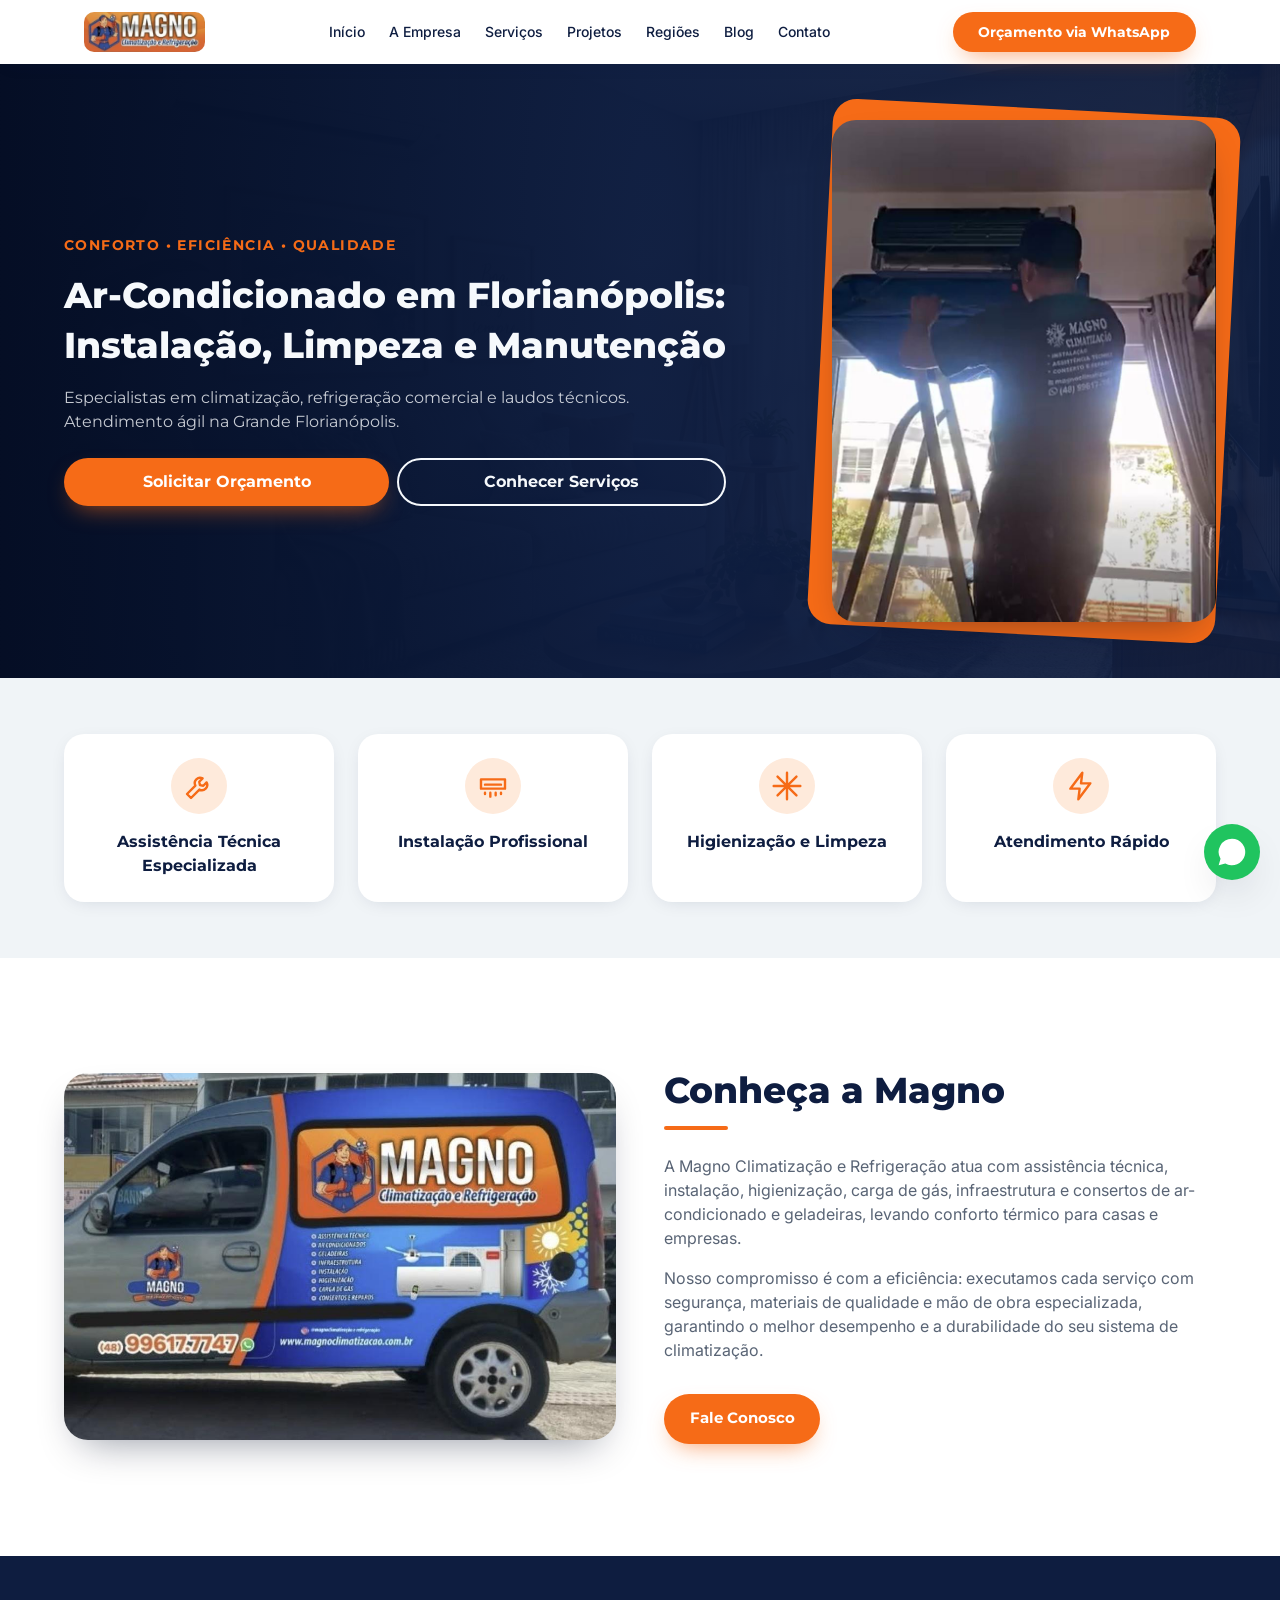
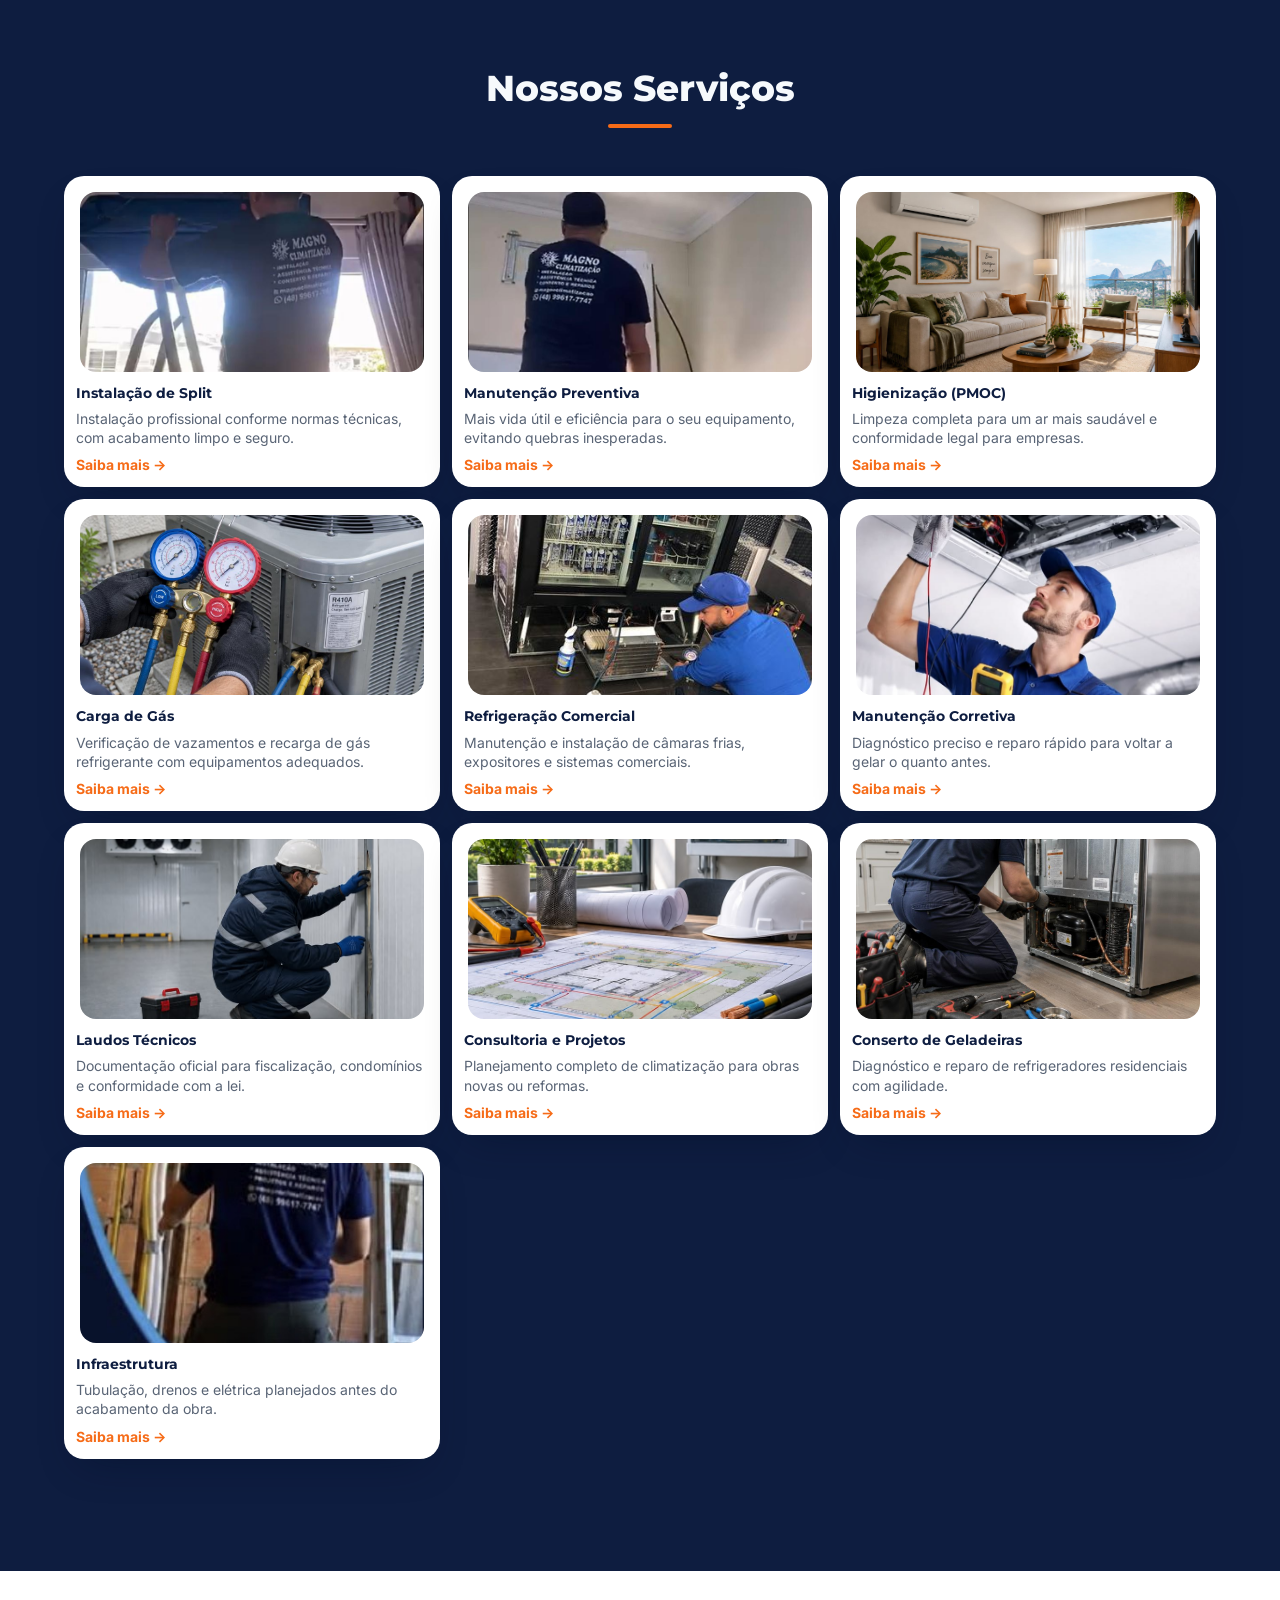
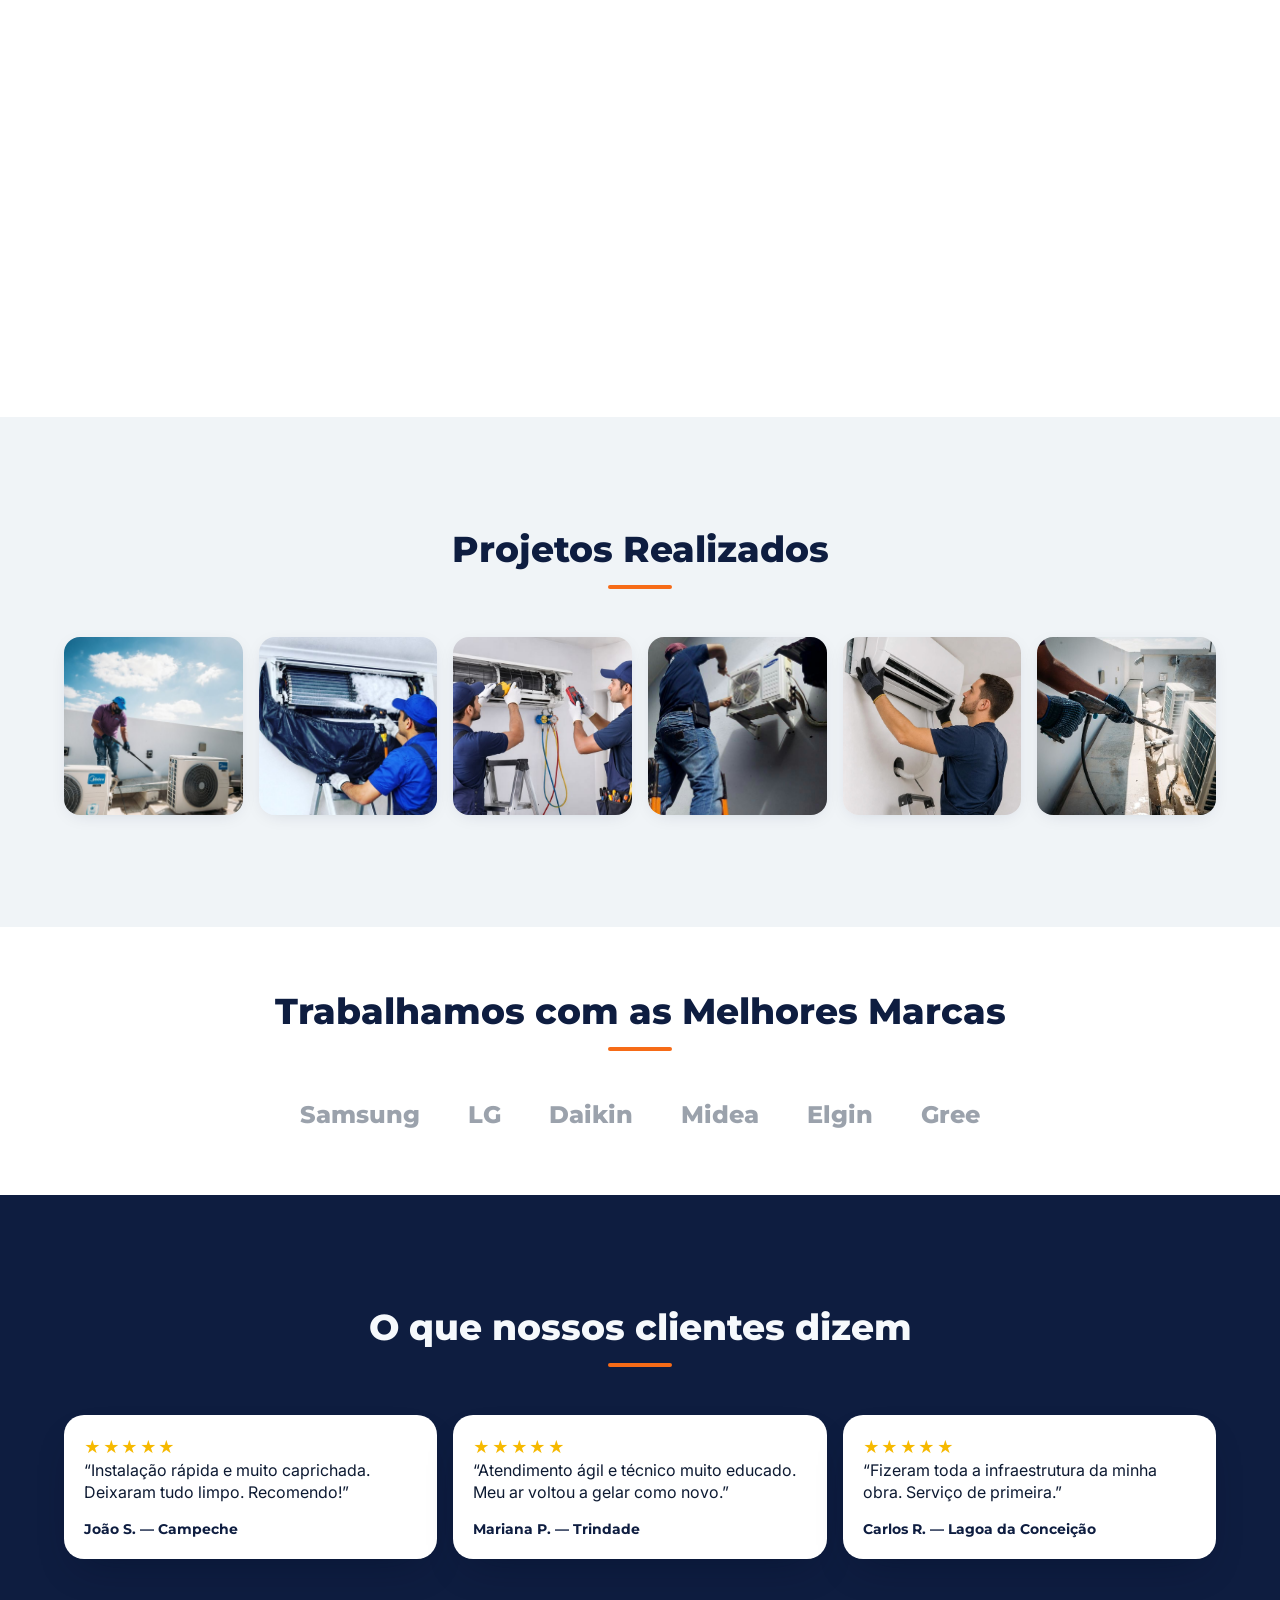
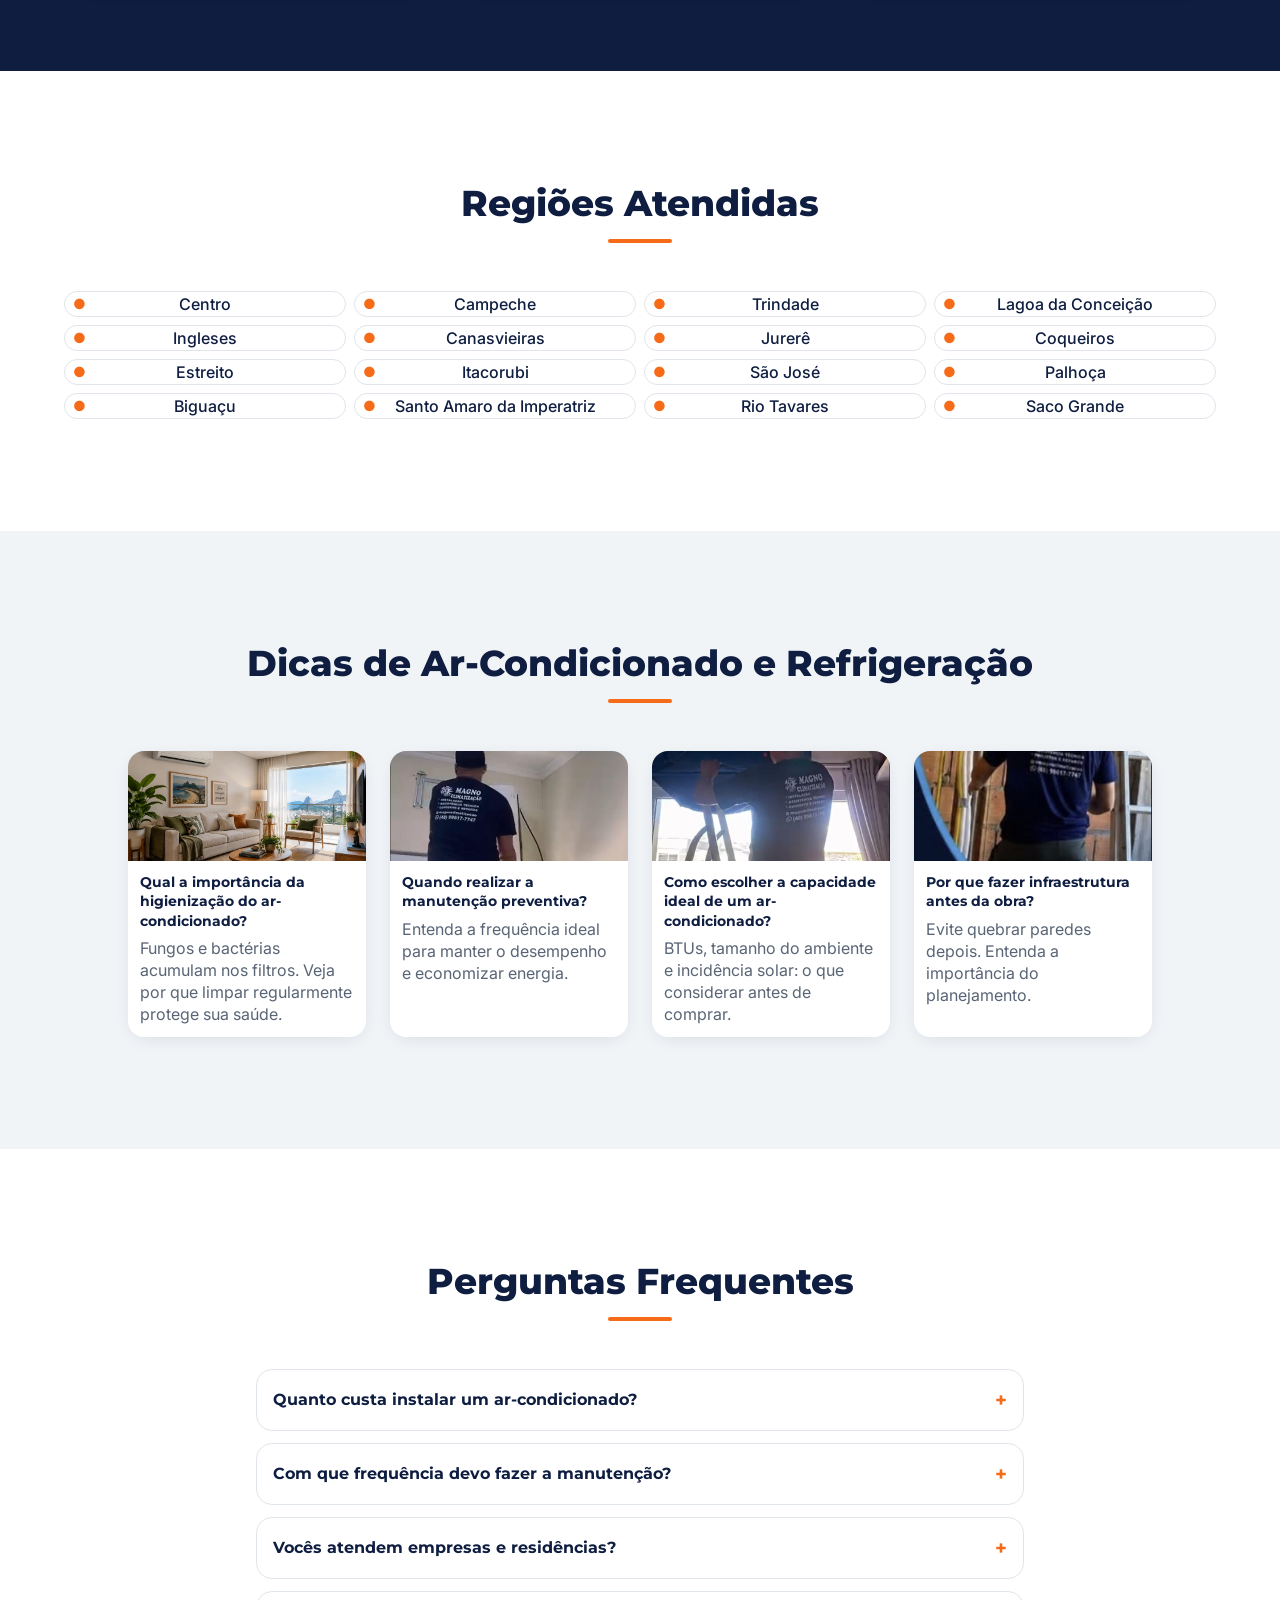
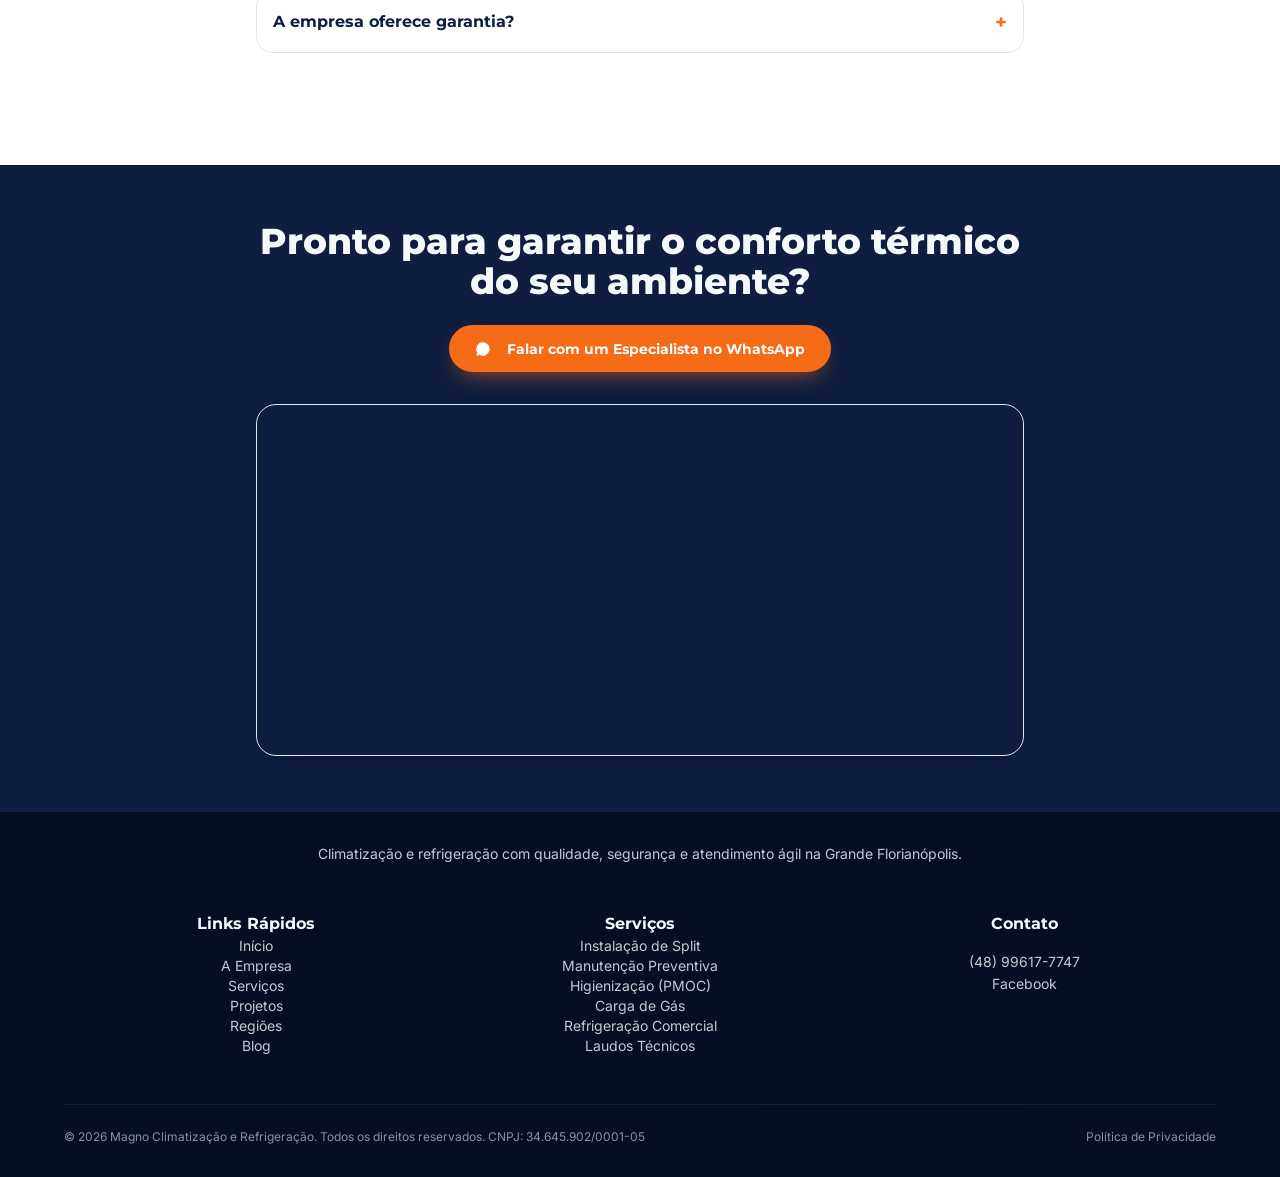
==== commit d14629df: "proj. realizados troca das img" ====
--- a/index.html
+++ b/index.html
@@ -422,22 +422,22 @@
         </h2>
         <div class="galeria-fotos grid grid-cols-2 gap-3 md:gap-4">
           <figure class="break-inside-avoid overflow-hidden rounded-xl shadow-soft md:rounded-2xl">
-            <img alt="Instalação de split em apartamento" class="aspect-square w-full object-cover transition-transform duration-500 hover:scale-105" loading="lazy" src="img/tecnico-split.jpg"/>
+            <img alt="Instalação de split em apartamento" class="aspect-square w-full object-cover transition-transform duration-500 hover:scale-105" loading="lazy" src="img/proj-realizados/01proj-ar-condicionado.jpg"/>
           </figure>
           <figure class="break-inside-avoid overflow-hidden rounded-xl shadow-soft md:rounded-2xl">
-            <img alt="Identidade Magno Climatização" class="aspect-square w-full object-cover transition-transform duration-500 hover:scale-105" loading="lazy" src="img/banner.jpg"/>
+            <img alt="Identidade Magno Climatização" class="aspect-square w-full object-cover transition-transform duration-500 hover:scale-105" loading="lazy" src="img/proj-realizados/higienizacao-ar-condicionado.jpg"/>
           </figure>
           <figure class="break-inside-avoid overflow-hidden rounded-xl shadow-soft md:rounded-2xl">
-            <img alt="Preparação para instalação" class="aspect-square w-full object-cover transition-transform duration-500 hover:scale-105" loading="lazy" src="img/instalacao.jpg"/>
+            <img alt="Preparação para instalação" class="aspect-square w-full object-cover transition-transform duration-500 hover:scale-105" loading="lazy" src="img/proj-realizados/instalacao-ar-condicionado-split.jpg"/>
           </figure>
           <figure class="break-inside-avoid overflow-hidden rounded-xl shadow-soft md:rounded-2xl">
-            <img alt="Infraestrutura em obra" class="aspect-square w-full object-cover transition-transform duration-500 hover:scale-105" loading="lazy" src="img/infra.jpg"/>
+            <img alt="Infraestrutura em obra" class="aspect-square w-full object-cover transition-transform duration-500 hover:scale-105" loading="lazy" src="img/proj-realizados/manutencao-corretiva-ar-condicionado.jpg"/>
           </figure>
           <figure class="break-inside-avoid overflow-hidden rounded-xl shadow-soft md:rounded-2xl">
-            <img alt="Atendimento com veículo próprio" class="aspect-square w-full object-cover transition-transform duration-500 hover:scale-105" loading="lazy" src="img/van.jpg"/>
+            <img alt="Atendimento com veículo próprio" class="aspect-square w-full object-cover transition-transform duration-500 hover:scale-105" loading="lazy" src="img/proj-realizados/tecnico-instalando-ar-condicionado.jpg"/>
           </figure>
           <figure class="break-inside-avoid overflow-hidden rounded-xl shadow-soft md:rounded-2xl">
-            <img alt="Projeto e infraestrutura para ar-condicionado" class="aspect-square w-full object-cover transition-transform duration-500 hover:scale-105" loading="lazy" src="img/flyer.jpg"/>
+            <img alt="Projeto e infraestrutura para ar-condicionado" class="aspect-square w-full object-cover transition-transform duration-500 hover:scale-105" loading="lazy" src="img/proj-realizados/06proj-climatizacao.jpg"/>
           </figure>
         </div>
       </div>
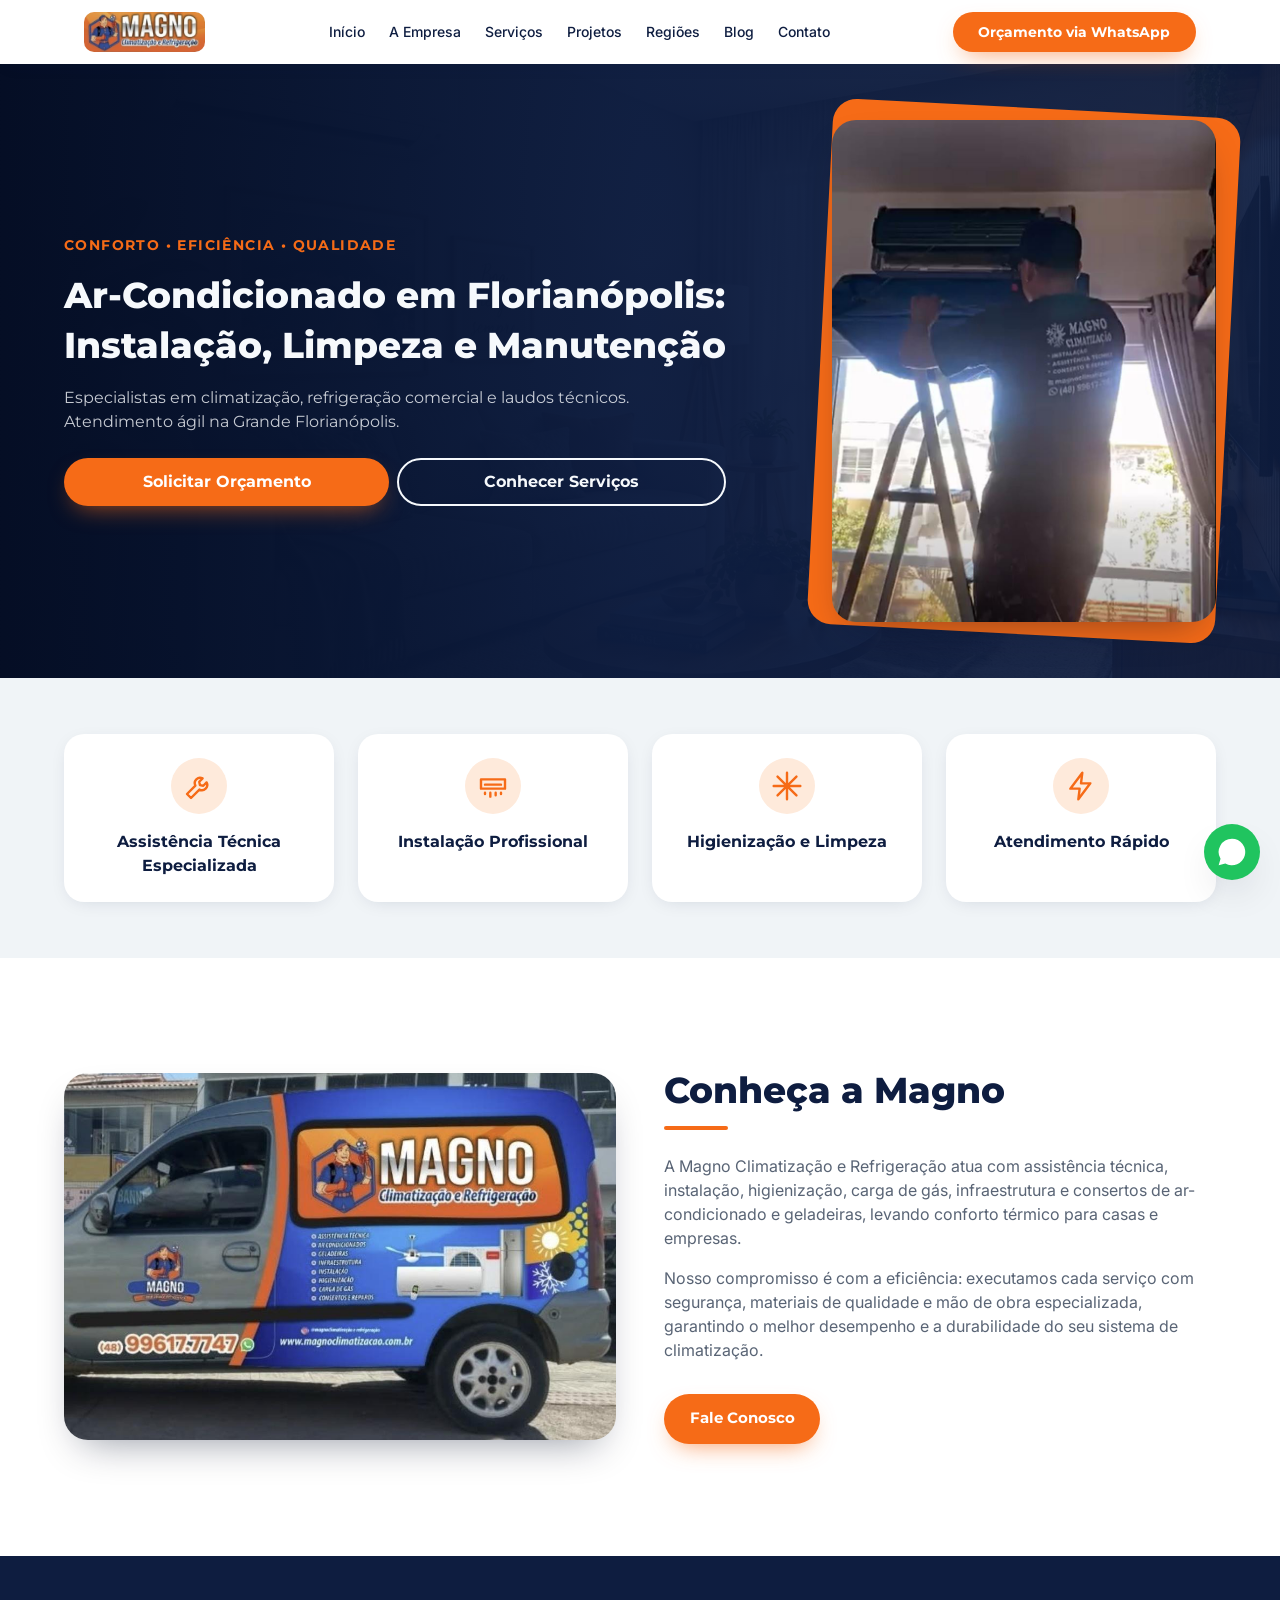
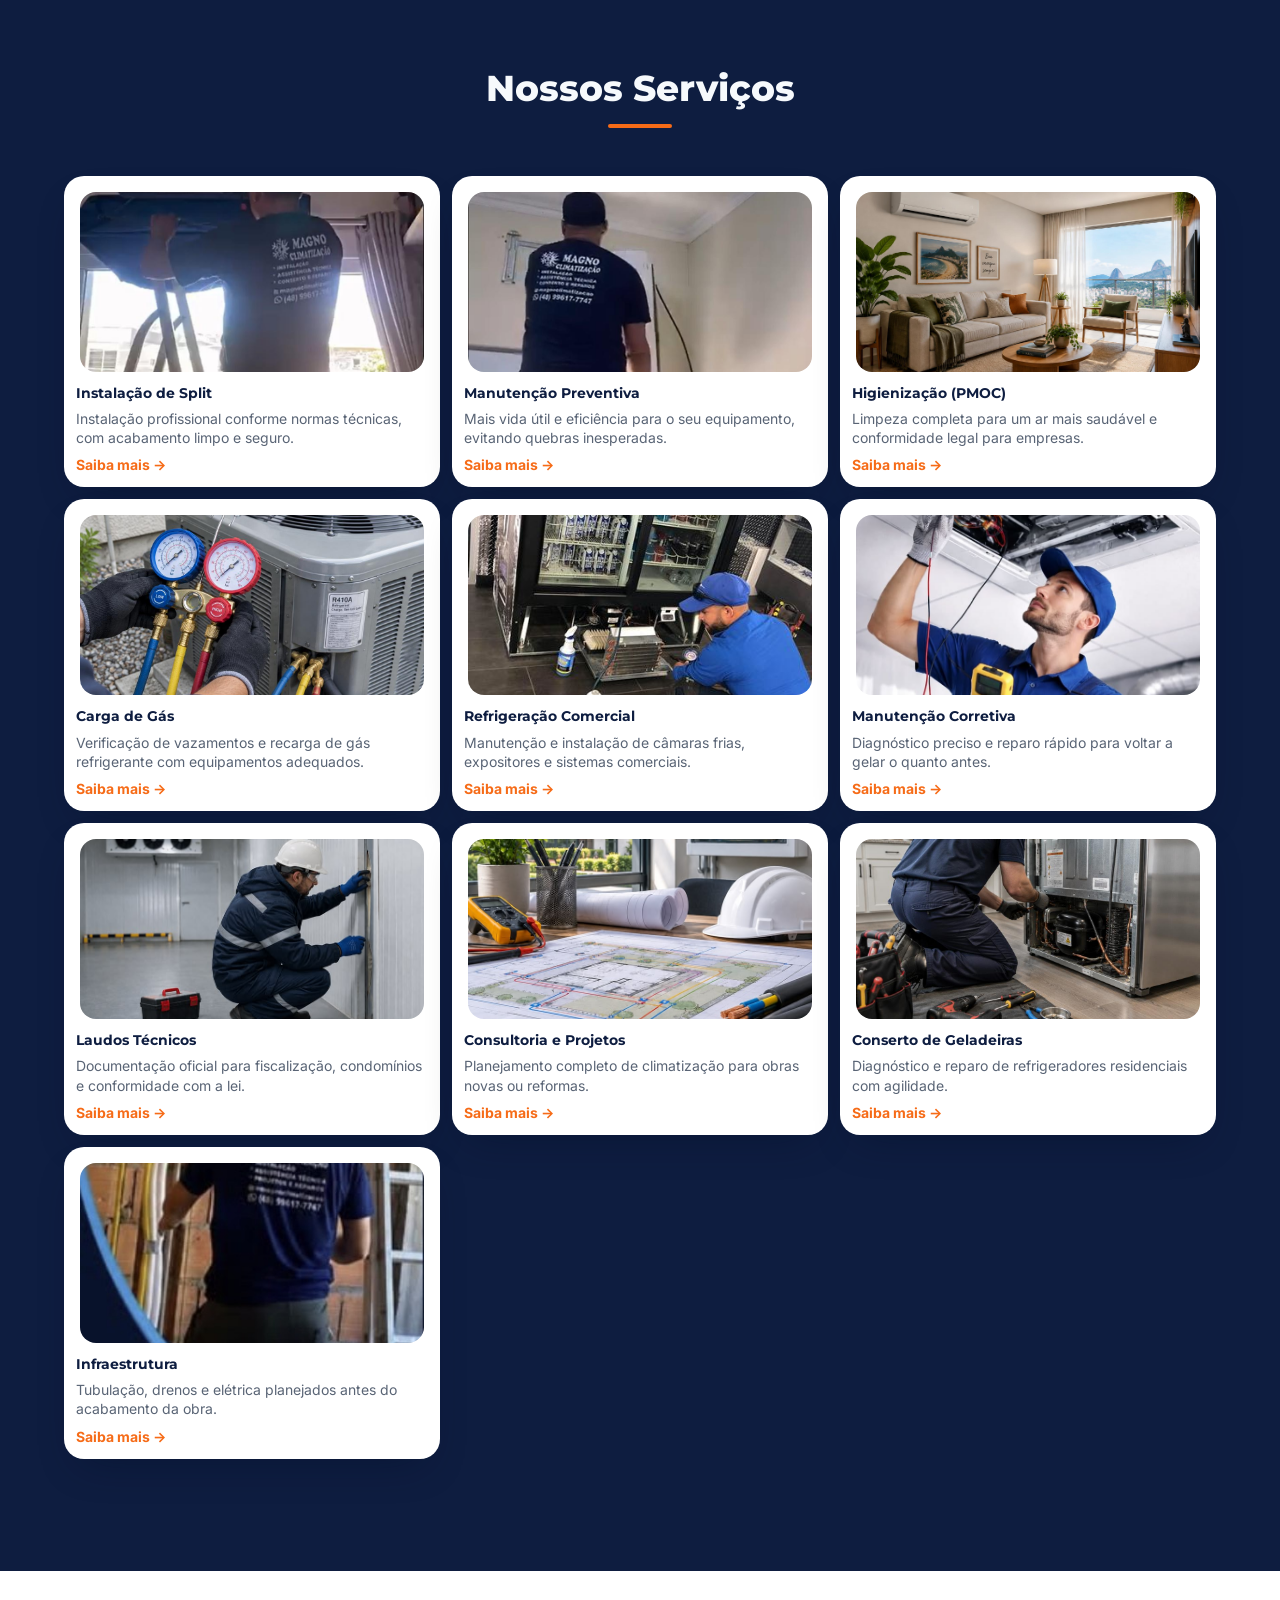
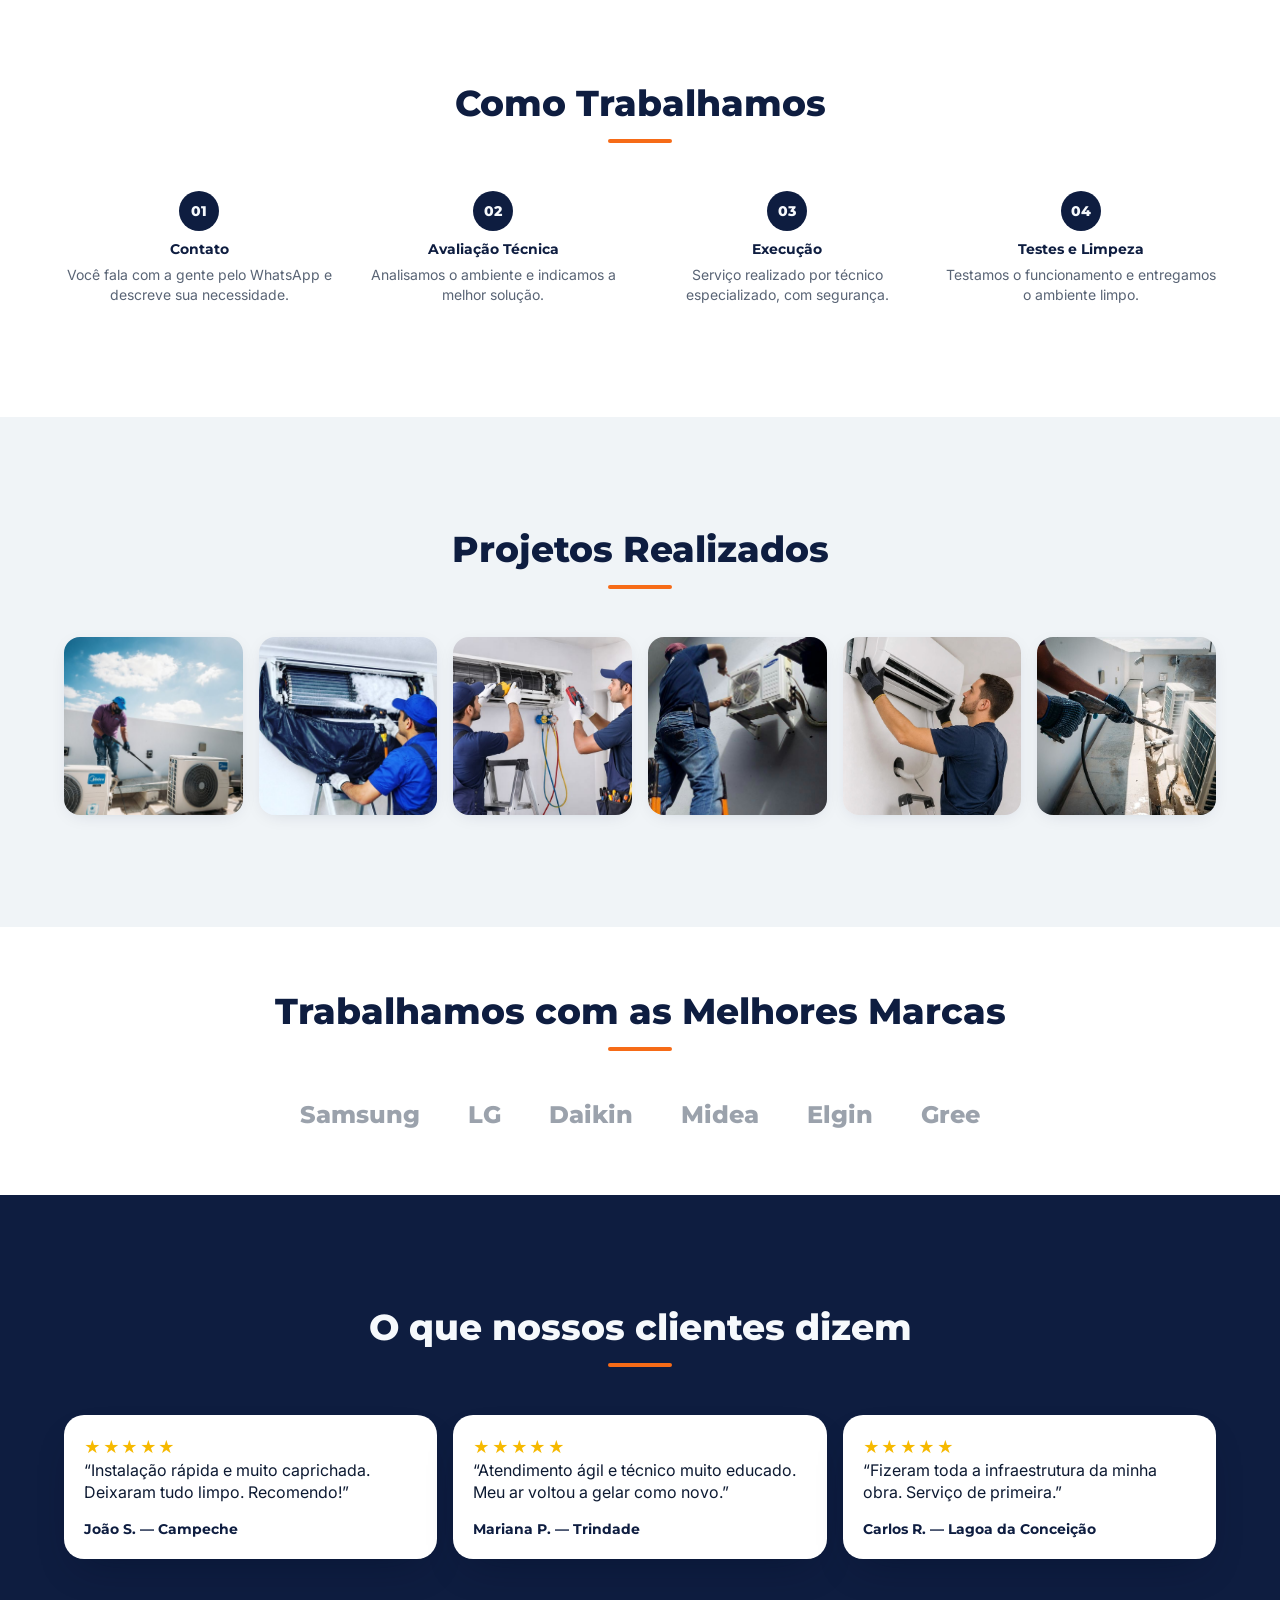
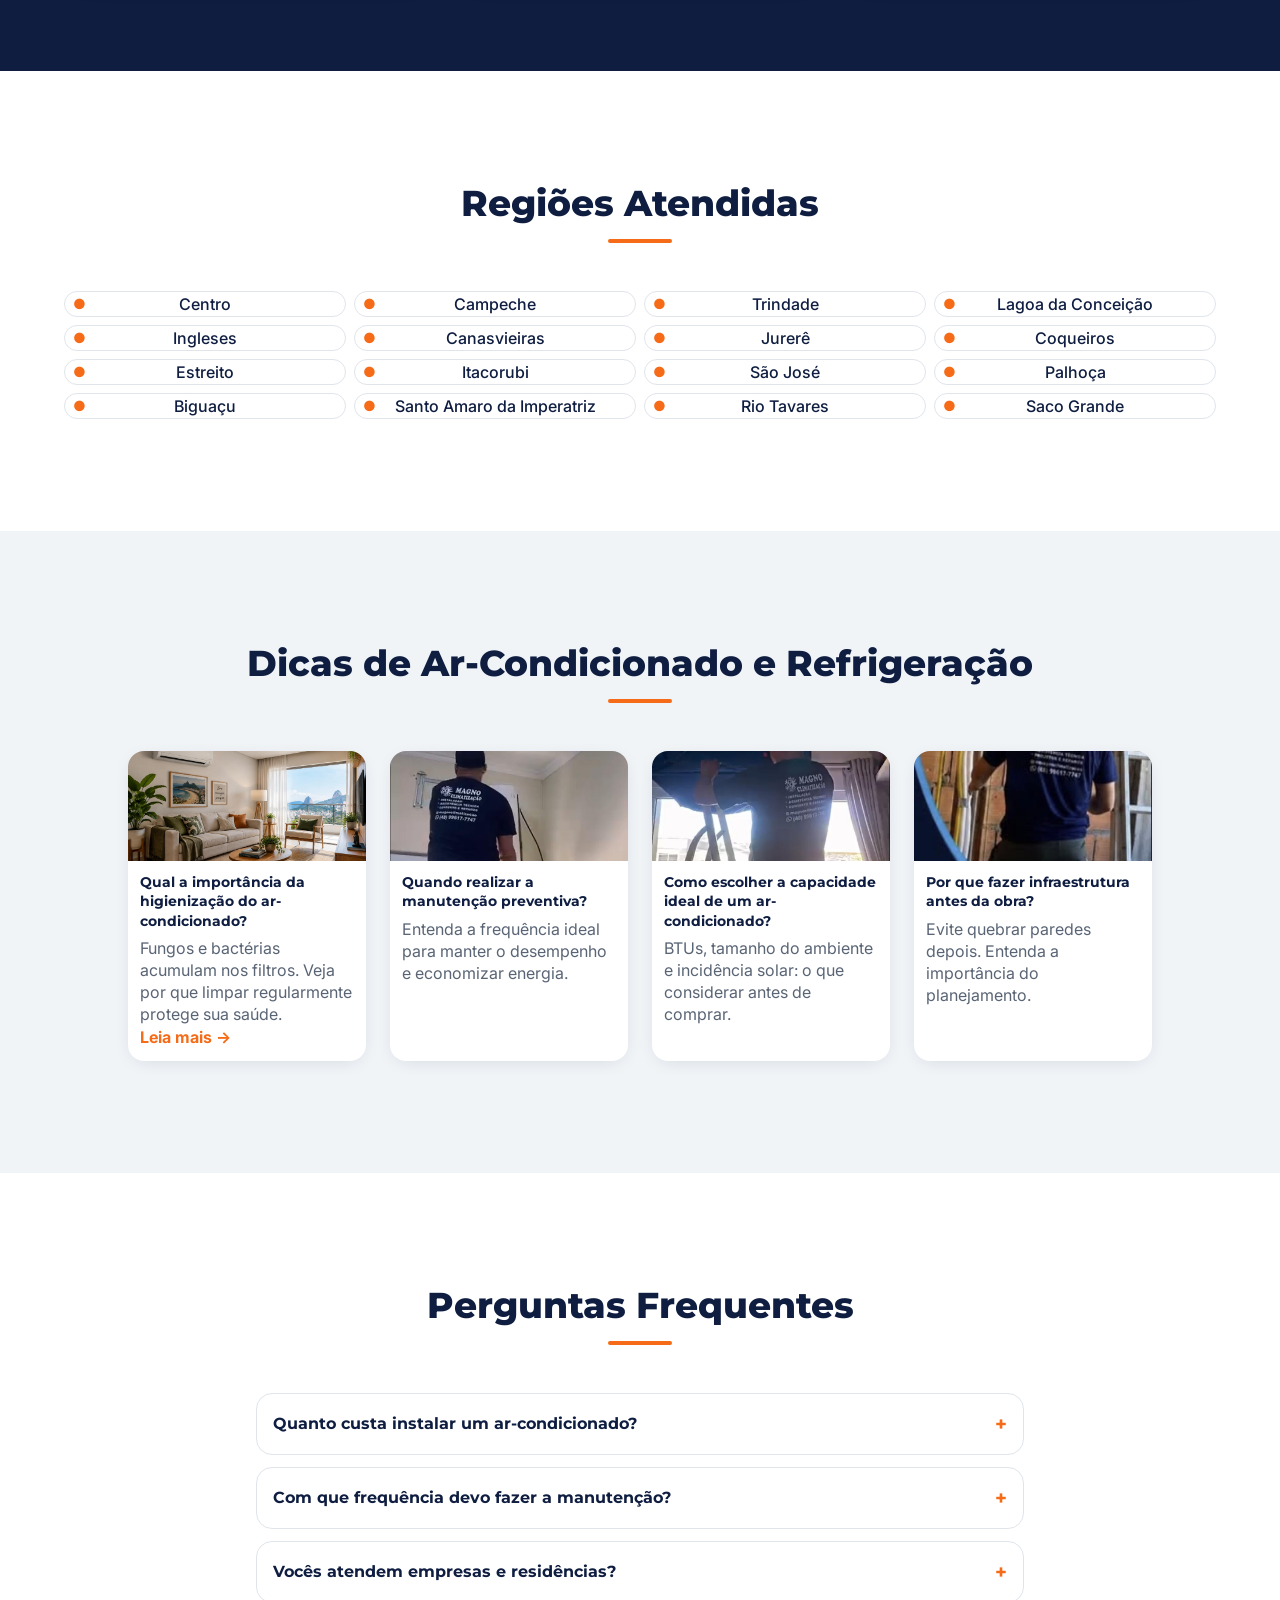
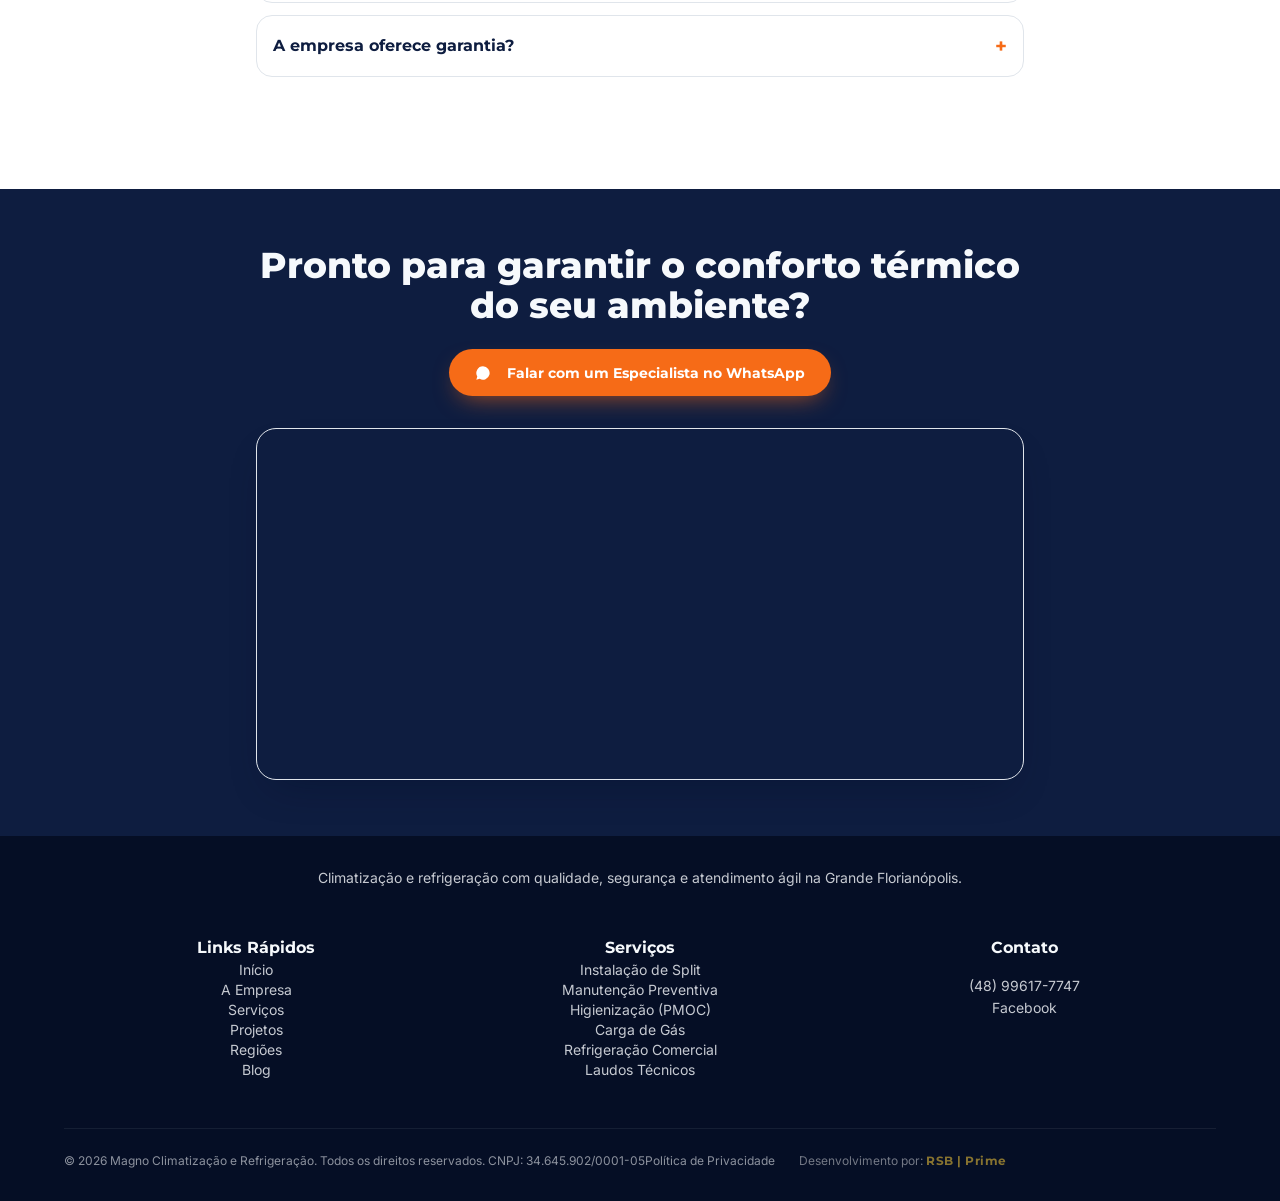
==== commit 83986a64: "add pág. blog - higienização" ====
--- a/index.html
+++ b/index.html
@@ -12,6 +12,43 @@
   
   <!-- CSS ATUALIZADO COM MAPA E RODAPÉ LIMPO -->
   <style>
+    /* ============================================================
+   CRÉDITO DE DESENVOLVIMENTO (RSB | Prime)
+   ============================================================ */
+.footer-credits {
+  display: flex;
+  flex-direction: column;
+  align-items: center;
+  gap: 0.5rem;
+  text-align: center;
+}
+
+.credit-dev {
+  font-size: 0.75rem;
+  opacity: 0.9;
+  color: rgba(255,255,255,0.7);
+}
+
+.rsb-link {
+  color: #d4af37;
+  font-weight: 700;
+  font-family: "Montserrat", sans-serif;
+  letter-spacing: 0.5px;
+  transition: color 0.2s, filter 0.2s;
+}
+
+.rsb-link:hover {
+  color: #f5d76e;
+  filter: brightness(1.1);
+}
+
+@media (min-width: 768px) {
+  .footer-credits {
+    flex-direction: row;
+    gap: 1.5rem;
+    align-items: center;
+  }
+}
     /* ... (Mantenha todo o seu CSS anterior aqui) ... */
 
     /* NOVA REGRA: Limitar altura das imagens de serviço no Desktop */
@@ -516,23 +553,29 @@
       </div>
     </section>
 
-    <!-- BLOG / DICAS -->
+      <!-- BLOG / DICAS -->
     <section class="px-5 py-20 md:py-28 bg-secondary" id="blog">
       <div class="reveal mx-auto max-w-6xl">
         <h2 class="mb-12 text-center text-3xl font-extrabold md:text-4xl text-navy">
           Dicas de Ar-Condicionado e Refrigeração
           <span class="mx-auto mt-4 block h-1 w-16 rounded-full bg-primary"></span>
         </h2>
+
         <div class="dicas-container max-w-5xl mx-auto">
+          
+          <!-- Card 1: Higienização (COM LINK PARA O ARTIGO) -->
           <article class="group flex flex-col overflow-hidden rounded-xl bg-card shadow-soft transition-shadow hover:shadow-card">
-            <div class="w-full overflow-hidden">
-              <img alt="Higienização de ar-condicionado" class="dicas-img transition-transform duration-500 group-hover:scale-105" loading="lazy" src="img/ambiente.jpg"/>
-            </div>
+            <a href="blog/higienizacao-ar-condicionado.html" class="block w-full overflow-hidden">
+              <img alt="Higienização de ar-condicionado" class="dicas-img w-full transition-transform duration-500 group-hover:scale-105" loading="lazy" src="img/ambiente.jpg"/>
+            </a>
             <div class="flex flex-1 flex-col p-3">
               <h3 class="text-xs font-bold leading-snug text-navy line-clamp-2 md:text-sm">Qual a importância da higienização do ar-condicionado?</h3>
               <p class="mt-1.5 hidden text-[11px] leading-snug text-muted-foreground line-clamp-2 md:block">Fungos e bactérias acumulam nos filtros. Veja por que limpar regularmente protege sua saúde.</p>
-            </div>
-          </article>
+              <a href="blog/higienizacao-ar-condicionado.html" class="mt-auto pt-2 text-[11px] font-bold text-primary group-hover:underline inline-block">Leia mais →</a>
+            </div>
+          </article>
+
+          <!-- Card 2: Manutenção Preventiva -->
           <article class="group flex flex-col overflow-hidden rounded-xl bg-card shadow-soft transition-shadow hover:shadow-card">
             <div class="w-full overflow-hidden">
               <img alt="Manutenção preventiva" class="dicas-img transition-transform duration-500 group-hover:scale-105" loading="lazy" src="img/instalacao.jpg"/>
@@ -542,6 +585,8 @@
               <p class="mt-1.5 hidden text-[11px] leading-snug text-muted-foreground line-clamp-2 md:block">Entenda a frequência ideal para manter o desempenho e economizar energia.</p>
             </div>
           </article>
+
+          <!-- Card 3: Escolha de Capacidade -->
           <article class="group flex flex-col overflow-hidden rounded-xl bg-card shadow-soft transition-shadow hover:shadow-card">
             <div class="w-full overflow-hidden">
               <img alt="Escolha de ar-condicionado" class="dicas-img transition-transform duration-500 group-hover:scale-105" loading="lazy" src="img/tecnico-split.jpg"/>
@@ -551,6 +596,8 @@
               <p class="mt-1.5 hidden text-[11px] leading-snug text-muted-foreground line-clamp-2 md:block">BTUs, tamanho do ambiente e incidência solar: o que considerar antes de comprar.</p>
             </div>
           </article>
+
+          <!-- Card 4: Infraestrutura -->
           <article class="group flex flex-col overflow-hidden rounded-xl bg-card shadow-soft transition-shadow hover:shadow-card">
             <div class="w-full overflow-hidden">
               <img alt="Infraestrutura para climatização" class="dicas-img transition-transform duration-500 group-hover:scale-105" loading="lazy" src="img/infra.jpg"/>
@@ -560,6 +607,7 @@
               <p class="mt-1.5 hidden text-[11px] leading-snug text-muted-foreground line-clamp-2 md:block">Evite quebrar paredes depois. Entenda a importância do planejamento.</p>
             </div>
           </article>
+
         </div>
       </div>
     </section>
@@ -719,15 +767,16 @@
 
       </div>
 
-      <!-- Linha Final COM CNPJ ADICIONADO -->
-      <div class="mt-12 flex flex-col items-center justify-between gap-3 border-t border-navy-foreground/10 pt-6 text-center text-xs opacity-70 md:flex-row md:items-center md:text-left">
+           <!-- Linha Final: Copyright + Política + Crédito Dev -->
+      <div class="mt-12 border-t border-navy-foreground/10 pt-6 text-center text-xs opacity-70 md:flex md:flex-row md:items-center md:justify-between md:text-left">
         <p>© 2026 Magno Climatização e Refrigeração. Todos os direitos reservados. CNPJ: 34.645.902/0001-05</p>
-        <a href="politica-de-privacidade/index.html" class="hover:text-primary transition-colors underline decoration-navy-foreground/30 underline-offset-4">
-          Política de Privacidade
-        </a>
-      </div>
-
-    </div>
+        <div class="footer-credits mt-3 md:mt-0">
+          <a href="politica-de-privacidade/index.html" class="hover:text-primary transition-colors underline decoration-navy-foreground/30 underline-offset-4">
+            Política de Privacidade
+          </a>
+          <span class="credit-dev">Desenvolvimento por: <a href="https://www.rsbprime.com.br" target="_blank" rel="noopener" class="rsb-link">RSB | Prime</a></span>
+        </div>
+      </div>
   </footer>
 
   <!-- WHATSAPP FLUTUANTE -->
